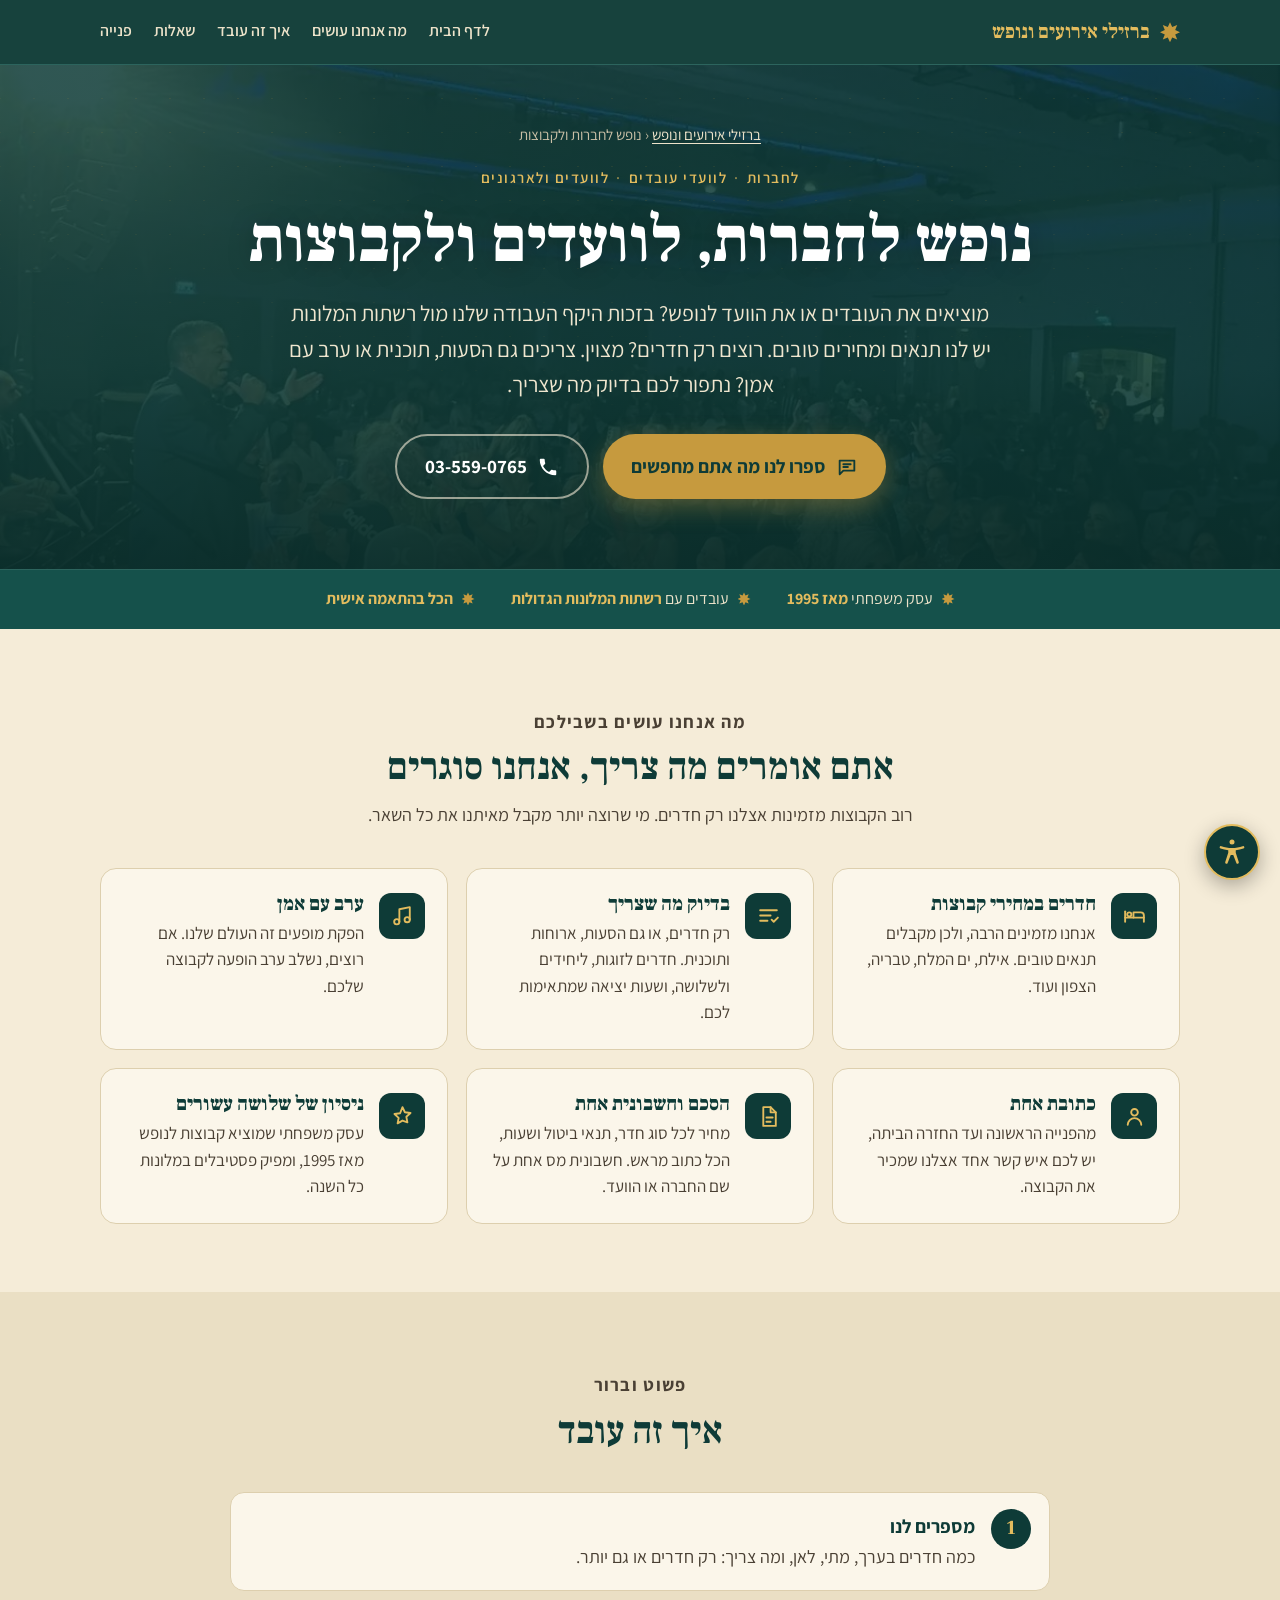
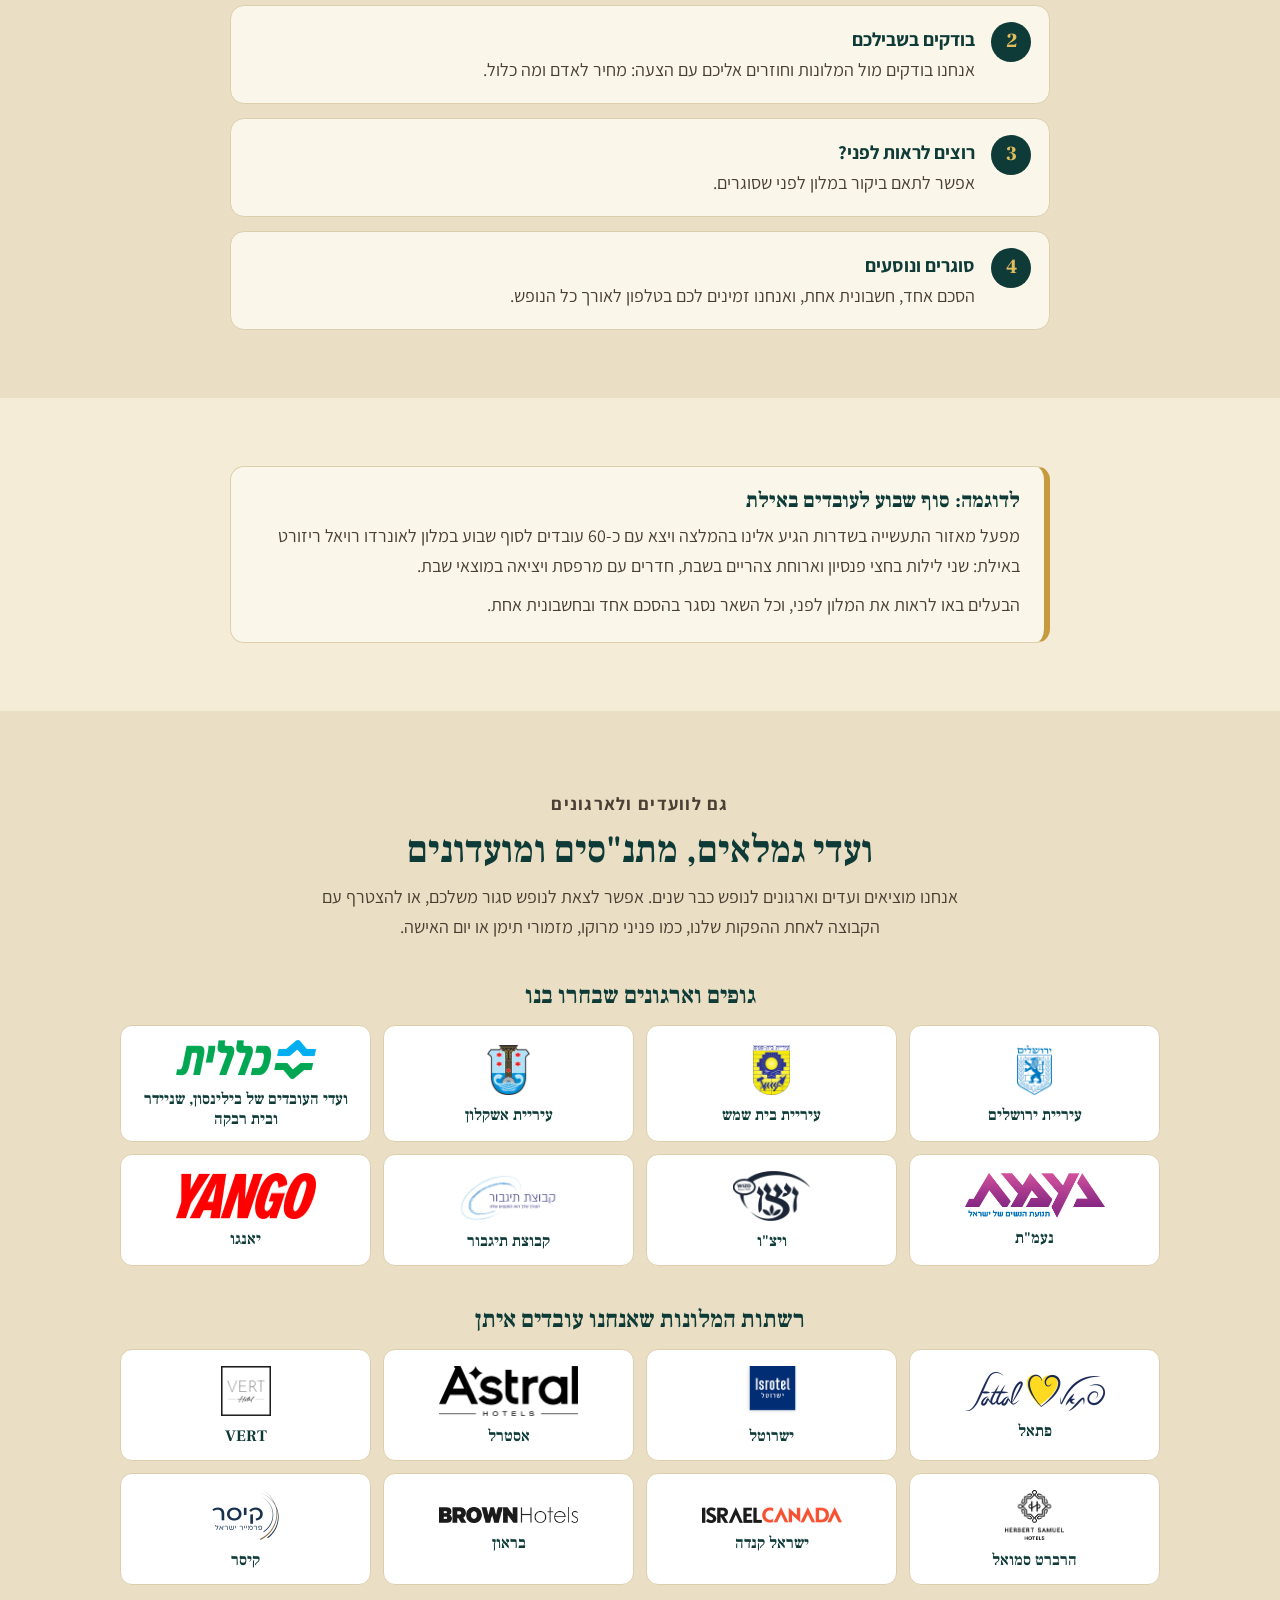
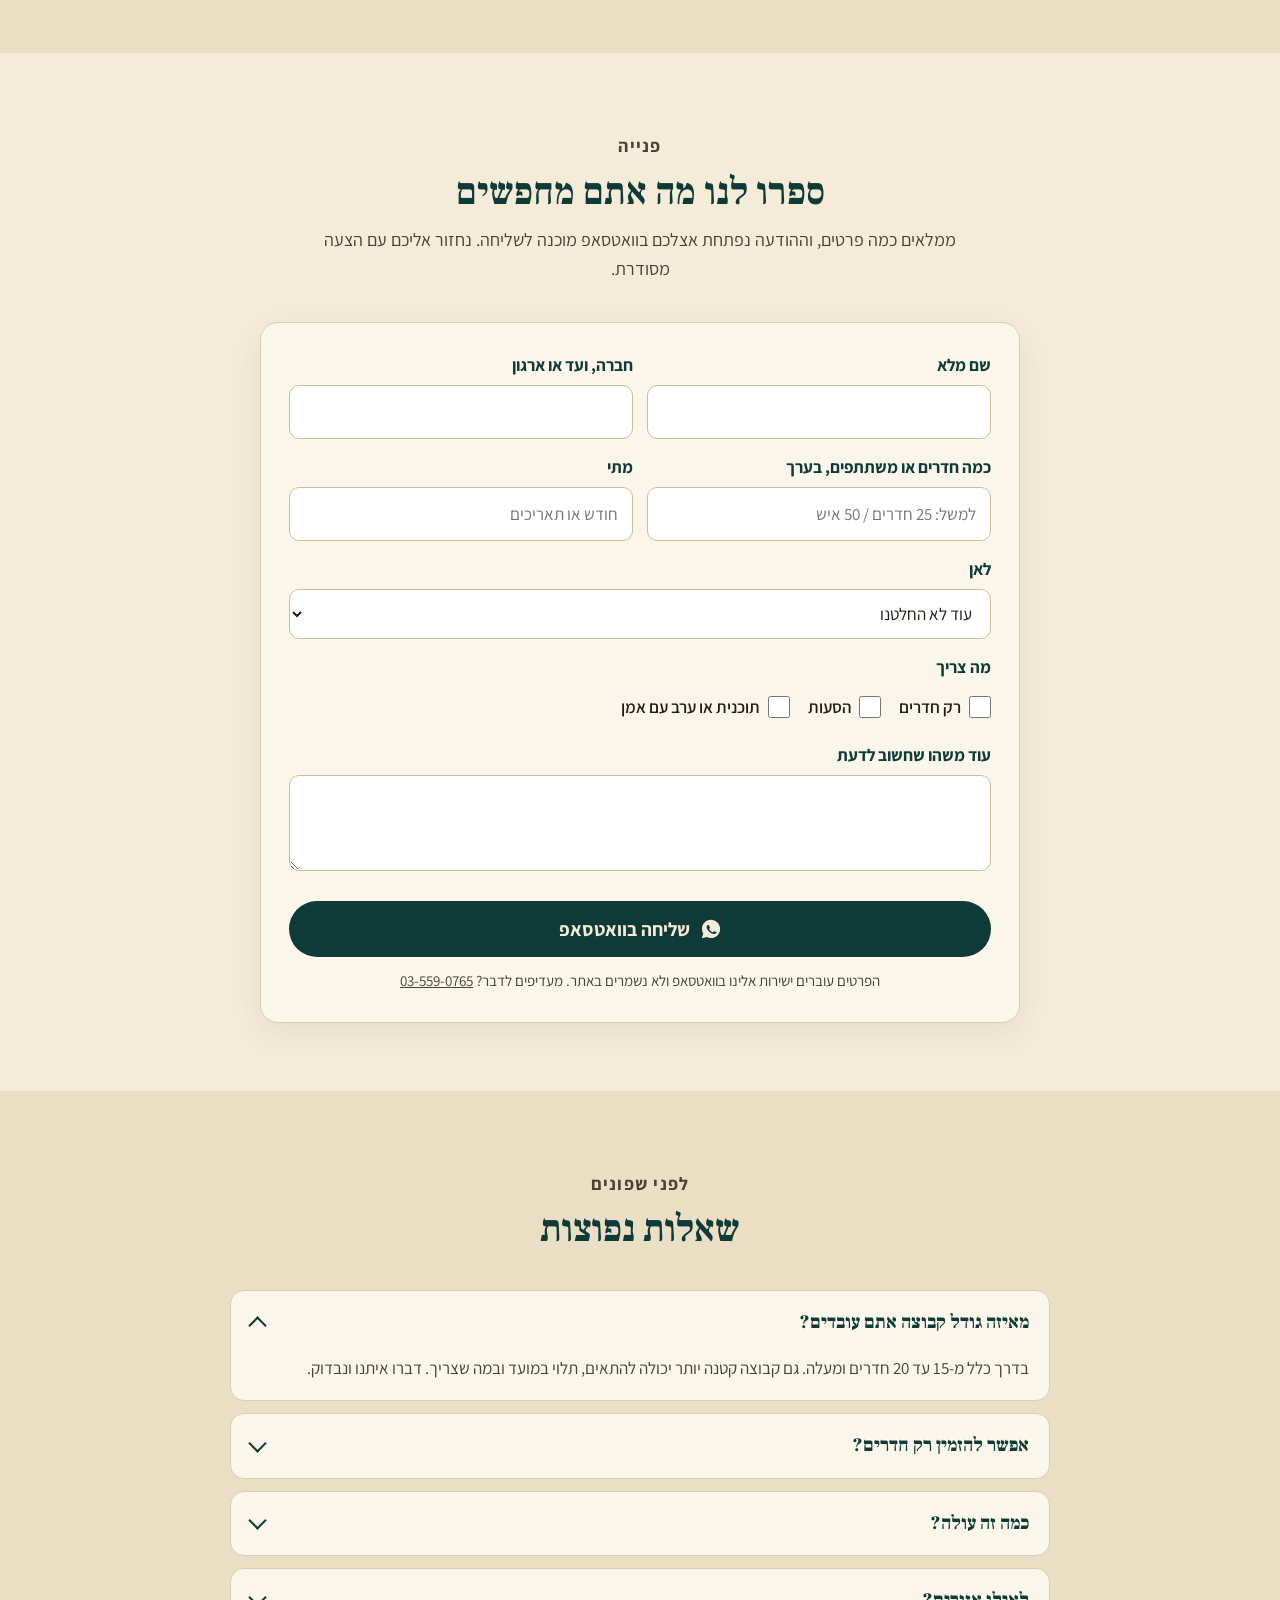
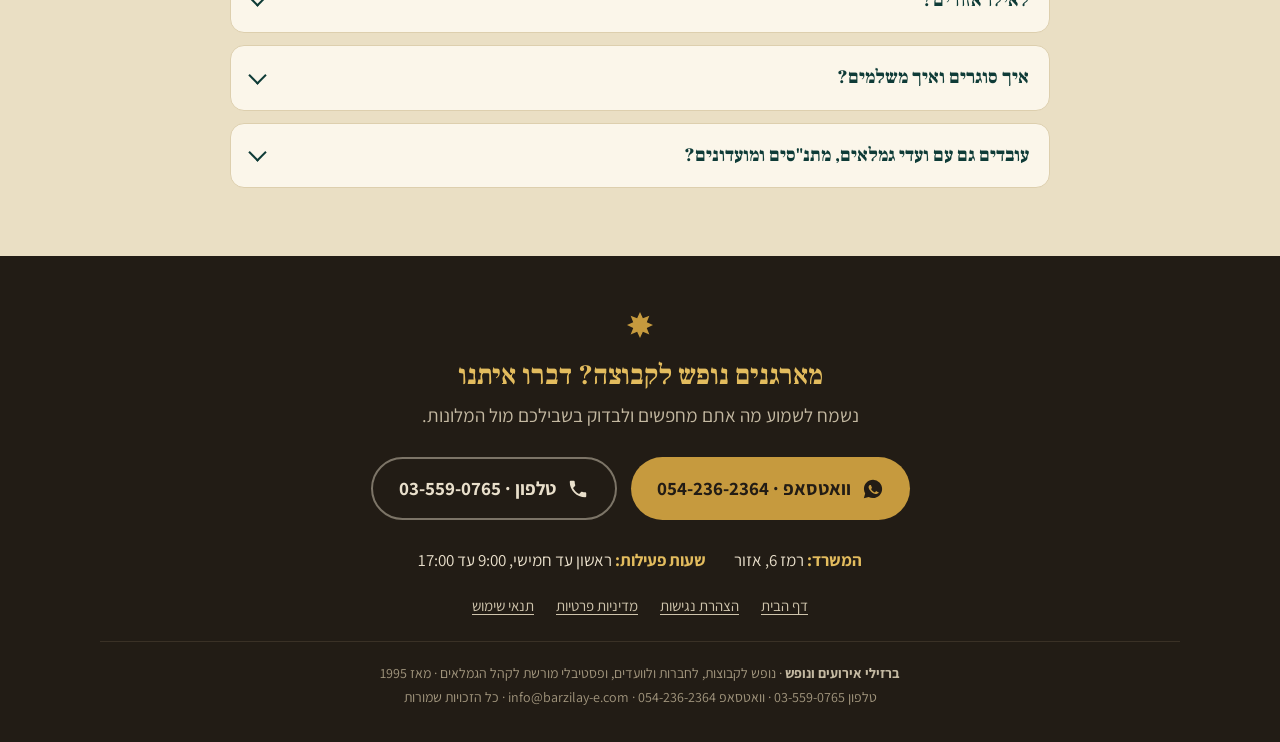
==== kvutzot/index.html @ c4b425c5 "Quiet groups page (/kvutzot/) for companies and committees; footer+FAQ links; sitemap; llms.txt Not " ====
<!DOCTYPE html>
<html lang="he" dir="rtl">
<head>
<meta charset="UTF-8" />
<meta name="viewport" content="width=device-width, initial-scale=1.0" />
<title>נופש לחברות, לוועדים ולקבוצות — ברזילי אירועים ונופש</title>
<meta name="description" content="מוציאים את העובדים או את הוועד לנופש? חדרים במחירי קבוצות באילת, בים המלח, בטבריה ובצפון, ולפי הצורך גם הסעות, תוכנית וערב עם אמן. עסק משפחתי מאז 1995." />
<link rel="canonical" href="https://barzilay-e.com/kvutzot/" />
<meta property="og:title" content="נופש לחברות, לוועדים ולקבוצות — ברזילי אירועים ונופש" />
<meta property="og:description" content="חדרים במחירי קבוצות ברשתות המלונות הגדולות, ולפי הצורך גם הסעות, תוכנית וערב עם אמן. הכל בהתאמה אישית." />
<meta property="og:locale" content="he_IL" />
<meta property="og:type" content="website" />
<meta property="og:url" content="https://barzilay-e.com/kvutzot/" />
<meta property="og:image" content="https://barzilay-e.com/og-image.jpg" />
<meta name="theme-color" content="#0E3B37" />
<link rel="icon" type="image/png" href="../favicon.png" />
<link rel="apple-touch-icon" href="../apple-touch-icon.png" />
<link rel="preload" href="../fonts/assistant-hebrew.woff2" as="font" type="font/woff2" crossorigin />
<link rel="preload" href="../fonts/frankruhl-hebrew.woff2" as="font" type="font/woff2" crossorigin />
<link rel="stylesheet" href="../pages.css" />
<style>
  .phero{--hero-img:url(../w/crowd-hands-1200.webp);}
  @media(max-width:700px){.phero{--hero-img:url(../w/crowd-hands-800.webp);}}
  .checks{display:flex;flex-wrap:wrap;gap:8px 18px;}
  .checks label{display:inline-flex;align-items:center;gap:8px;font-weight:600;color:var(--ink);font-size:1.0625rem;margin:0;cursor:pointer;min-height:40px;}
  .checks input{width:22px;height:22px;min-height:0;accent-color:var(--teal);}
  fieldset{border:0;}
  legend{font-weight:700;color:var(--teal);font-size:1.0625rem;margin-bottom:6px;}
</style>
<script type="application/ld+json">
{
  "@context": "https://schema.org",
  "@graph": [
    {
      "@type": "Service",
      "@id": "https://barzilay-e.com/kvutzot/#service",
      "name": "נופש לחברות, לוועדים ולקבוצות",
      "serviceType": "ארגון נופש לקבוצות, לעובדים ולוועדים",
      "description": "חדרים במחירי קבוצות ברשתות המלונות הגדולות בישראל, ולפי הצורך גם הסעות, ארוחות, תוכנית וערב עם אמן. הכל בהתאמה אישית, בהסכם אחד ובחשבונית אחת.",
      "areaServed": {"@type": "Country", "name": "ישראל"},
      "audience": {"@type": "BusinessAudience", "name": "חברות, ועדי עובדים, ועדי גמלאים, מתנ\"סים וארגונים"},
      "provider": {
        "@type": "TravelAgency",
        "@id": "https://barzilay-e.com/#org",
        "name": "ברזילי אירועים ונופש",
        "url": "https://barzilay-e.com/",
        "telephone": "+972-3-559-0765",
        "foundingDate": "1995"
      }
    },
    {
      "@type": "BreadcrumbList",
      "itemListElement": [
        {"@type": "ListItem", "position": 1, "name": "ברזילי אירועים ונופש", "item": "https://barzilay-e.com/"},
        {"@type": "ListItem", "position": 2, "name": "נופש לחברות, לוועדים ולקבוצות", "item": "https://barzilay-e.com/kvutzot/"}
      ]
    },
    {
      "@type": "FAQPage",
      "mainEntity": [
        {"@type": "Question", "name": "מאיזה גודל קבוצה אתם עובדים?",
         "acceptedAnswer": {"@type": "Answer", "text": "בדרך כלל מ-15 עד 20 חדרים ומעלה. גם קבוצה קטנה יותר יכולה להתאים, תלוי במועד ובמה שצריך. דברו איתנו ונבדוק."}},
        {"@type": "Question", "name": "אפשר להזמין רק חדרים?",
         "acceptedAnswer": {"@type": "Answer", "text": "כן. רוב הקבוצות מזמינות אצלנו רק חדרים במחיר קבוצתי. מי שצריך יותר מוסיף הסעות, ארוחות, תוכנית או ערב עם אמן, לפי הצורך."}},
        {"@type": "Question", "name": "כמה זה עולה?",
         "acceptedAnswer": {"@type": "Answer", "text": "המחיר תלוי במלון, בעונה ובימים בשבוע. בזכות היקף העבודה שלנו מול רשתות המלונות יש לנו תנאים ומחירים טובים. ספרו לנו מה אתם מחפשים, ונחזור אליכם עם הצעה מסודרת."}},
        {"@type": "Question", "name": "לאילו אזורים?",
         "acceptedAnswer": {"@type": "Answer", "text": "אילת, ים המלח, טבריה והגליל, נתניה ועוד, ברשתות המלונות הגדולות בישראל."}},
        {"@type": "Question", "name": "איך סוגרים ואיך משלמים?",
         "acceptedAnswer": {"@type": "Answer", "text": "בהסכם אחד מסודר, עם מחיר לכל סוג חדר, שעות הגעה ויציאה ותנאי ביטול, וחשבונית מס אחת על שם החברה או הוועד. אופן התשלום נקבע בהסכם."}},
        {"@type": "Question", "name": "עובדים גם עם ועדי גמלאים, מתנ\"סים ומועדונים?",
         "acceptedAnswer": {"@type": "Answer", "text": "כן, כבר שנים. אפשר לצאת לנופש סגור משלכם, או להצטרף עם הקבוצה לאחת ההפקות שלנו, כמו פניני מרוקו, מזמורי תימן או יום האישה."}}
      ]
    }
  ]
}
</script>
</head>
<body>

<header class="topbar">
  <div class="wrap">
    <a class="brand-mini" href="../"><span class="khatam" aria-hidden="true"></span>ברזילי אירועים ונופש</a>
    <nav aria-label="ניווט">
      <a href="../">לדף הבית</a>
      <a href="#what">מה אנחנו עושים</a>
      <a href="#how">איך זה עובד</a>
      <a href="#faq">שאלות</a>
      <a href="#quote">פנייה</a>
    </nav>
  </div>
</header>

<main id="main">

<section class="phero">
  <div class="wrap">
    <p class="crumbs"><a href="../">ברזילי אירועים ונופש</a> ‹ נופש לחברות ולקבוצות</p>
    <p class="eyebrow">לחברות<span class="sep" aria-hidden="true">·</span>לוועדי עובדים<span class="sep" aria-hidden="true">·</span>לוועדים ולארגונים</p>
    <h1>נופש לחברות, לוועדים ולקבוצות</h1>
    <p class="lead">מוציאים את העובדים או את הוועד לנופש? בזכות היקף העבודה שלנו מול רשתות המלונות יש לנו תנאים ומחירים טובים. רוצים רק חדרים? מצוין. צריכים גם הסעות, תוכנית או ערב עם אמן? נתפור לכם בדיוק מה שצריך.</p>
    <div class="cta-row">
      <a class="btn btn-gold" href="#quote">
        <svg viewBox="0 0 24 24" fill="none" stroke="currentColor" stroke-width="2" stroke-linecap="round" stroke-linejoin="round" aria-hidden="true"><path d="M4 5h16v11H8l-4 4z"/><path d="M8 9h8M8 12h5"/></svg>
        ספרו לנו מה אתם מחפשים
      </a>
      <a class="btn btn-line" href="tel:+97235590765">
        <svg viewBox="0 0 24 24" fill="currentColor" aria-hidden="true"><path d="M6.6 10.8c1.4 2.8 3.8 5.2 6.6 6.6l2.2-2.2c.3-.3.7-.4 1-.2 1.1.4 2.3.6 3.6.6.6 0 1 .4 1 1V20c0 .6-.4 1-1 1C10.6 21 3 13.4 3 4c0-.6.4-1 1-1h3.4c.6 0 1 .4 1 1 0 1.2.2 2.4.6 3.6.1.4 0 .8-.3 1L6.6 10.8Z"/></svg>
        03-559-0765
      </a>
    </div>
  </div>
</section>

<div class="trust">
  <div class="wrap">
    <span><span class="khatam" aria-hidden="true"></span>עסק משפחתי <b>מאז 1995</b></span>
    <span><span class="khatam" aria-hidden="true"></span>עובדים עם <b>רשתות המלונות הגדולות</b></span>
    <span><span class="khatam" aria-hidden="true"></span><b>הכל בהתאמה אישית</b></span>
  </div>
</div>

<section class="sec" id="what">
  <div class="wrap">
    <div class="sec-head">
      <p class="kicker">מה אנחנו עושים בשבילכם</p>
      <h2>אתם אומרים מה צריך, אנחנו סוגרים</h2>
      <p>רוב הקבוצות מזמינות אצלנו רק חדרים. מי שרוצה יותר מקבל מאיתנו את כל השאר.</p>
    </div>
    <div class="cards">
      <div class="card">
        <div class="ic" aria-hidden="true"><svg viewBox="0 0 24 24"><path d="M3 18V8"/><path d="M3 14h18v4"/><path d="M21 14v-2a3 3 0 0 0-3-3h-7v5"/><circle cx="7" cy="11" r="2"/></svg></div>
        <div><h3>חדרים במחירי קבוצות</h3><p>אנחנו מזמינים הרבה, ולכן מקבלים תנאים טובים. אילת, ים המלח, טבריה, הצפון ועוד.</p></div>
      </div>
      <div class="card">
        <div class="ic" aria-hidden="true"><svg viewBox="0 0 24 24"><path d="M4 7h16M4 12h10M4 17h7"/><path d="M15 16l2 2 4-4"/></svg></div>
        <div><h3>בדיוק מה שצריך</h3><p>רק חדרים, או גם הסעות, ארוחות ותוכנית. חדרים לזוגות, ליחידים ולשלושה, ושעות יציאה שמתאימות לכם.</p></div>
      </div>
      <div class="card">
        <div class="ic" aria-hidden="true"><svg viewBox="0 0 24 24"><path d="M9 18V6l10-2v12"/><circle cx="6.5" cy="18" r="2.5"/><circle cx="16.5" cy="16" r="2.5"/></svg></div>
        <div><h3>ערב עם אמן</h3><p>הפקת מופעים זה העולם שלנו. אם רוצים, נשלב ערב הופעה לקבוצה שלכם.</p></div>
      </div>
      <div class="card">
        <div class="ic" aria-hidden="true"><svg viewBox="0 0 24 24"><circle cx="12" cy="8" r="3.2"/><path d="M5.5 20a6.5 6.5 0 0 1 13 0"/></svg></div>
        <div><h3>כתובת אחת</h3><p>מהפנייה הראשונה ועד החזרה הביתה, יש לכם איש קשר אחד אצלנו שמכיר את הקבוצה.</p></div>
      </div>
      <div class="card">
        <div class="ic" aria-hidden="true"><svg viewBox="0 0 24 24"><path d="M7 3h7l5 5v13H7z"/><path d="M14 3v5h5"/><path d="M10 13h6M10 17h4"/></svg></div>
        <div><h3>הסכם וחשבונית אחת</h3><p>מחיר לכל סוג חדר, תנאי ביטול ושעות, הכל כתוב מראש. חשבונית מס אחת על שם החברה או הוועד.</p></div>
      </div>
      <div class="card">
        <div class="ic" aria-hidden="true"><svg viewBox="0 0 24 24"><path d="M12 3l2.3 4.9 5.4.7-4 3.7 1 5.3L12 15.9 7.3 18.6l1-5.3-4-3.7 5.4-.7L12 3z"/></svg></div>
        <div><h3>ניסיון של שלושה עשורים</h3><p>עסק משפחתי שמוציא קבוצות לנופש מאז 1995, ומפיק פסטיבלים במלונות כל השנה.</p></div>
      </div>
    </div>
  </div>
</section>

<section class="sec alt" id="how">
  <div class="wrap">
    <div class="sec-head">
      <p class="kicker">פשוט וברור</p>
      <h2>איך זה עובד</h2>
    </div>
    <ol class="steps">
      <li><b>מספרים לנו</b>כמה חדרים בערך, מתי, לאן, ומה צריך: רק חדרים או גם יותר.</li>
      <li><b>בודקים בשבילכם</b>אנחנו בודקים מול המלונות וחוזרים אליכם עם הצעה: מחיר לאדם ומה כלול.</li>
      <li><b>רוצים לראות לפני?</b>אפשר לתאם ביקור במלון לפני שסוגרים.</li>
      <li><b>סוגרים ונוסעים</b>הסכם אחד, חשבונית אחת, ואנחנו זמינים לכם בטלפון לאורך כל הנופש.</li>
    </ol>
  </div>
</section>

<section class="sec" id="example">
  <div class="narrow">
    <div class="box">
      <h3>לדוגמה: סוף שבוע לעובדים באילת</h3>
      <p>מפעל מאזור התעשייה בשדרות הגיע אלינו בהמלצה ויצא עם כ-60 עובדים לסוף שבוע במלון לאונרדו רויאל ריזורט באילת: שני לילות בחצי פנסיון וארוחת צהריים בשבת, חדרים עם מרפסת ויציאה במוצאי שבת.</p>
      <p>הבעלים באו לראות את המלון לפני, וכל השאר נסגר בהסכם אחד ובחשבונית אחת.</p>
    </div>
  </div>
</section>

<section class="sec alt" id="vaadim">
  <div class="wrap">
    <div class="sec-head">
      <p class="kicker">גם לוועדים ולארגונים</p>
      <h2>ועדי גמלאים, מתנ"סים ומועדונים</h2>
      <p>אנחנו מוציאים ועדים וארגונים לנופש כבר שנים. אפשר לצאת לנופש סגור משלכם, או להצטרף עם הקבוצה לאחת ההפקות שלנו, כמו פניני מרוקו, מזמורי תימן או יום האישה.</p>
    </div>
    <h3 class="sub-h">גופים וארגונים שבחרו בנו</h3>
    <ul class="logos" aria-label="גופים וארגונים">
      <li><img src="../logos/jerusalem.webp" alt="" width="35" height="52" loading="lazy" decoding="async" /><span>עיריית ירושלים</span></li>
      <li><img src="../logos/betshemesh.webp" alt="" width="39" height="52" loading="lazy" decoding="async" /><span>עיריית בית שמש</span></li>
      <li><img src="../logos/ashkelon.webp" alt="" width="44" height="52" loading="lazy" decoding="async" /><span>עיריית אשקלון</span></li>
      <li><img src="../logos/clalit.webp" alt="" width="140" height="38" loading="lazy" decoding="async" /><span>ועדי העובדים של בילינסון, שניידר ובית רבקה</span></li>
      <li><img src="../logos/naamat.webp" alt="" width="136" height="44" loading="lazy" decoding="async" /><span>נעמ"ת</span></li>
      <li><img src="../logos/wizo.webp" alt="" width="80" height="52" loading="lazy" decoding="async" /><span>ויצ"ו</span></li>
      <li><img src="../logos/tigbur.webp" alt="" width="108" height="52" loading="lazy" decoding="async" /><span>קבוצת תיגבור</span></li>
      <li><img src="../logos/yango.webp" alt="" width="140" height="46" loading="lazy" decoding="async" /><span>יאנגו</span></li>
    </ul>
    <h3 class="sub-h">רשתות המלונות שאנחנו עובדים איתן</h3>
    <ul class="logos" aria-label="רשתות המלונות">
      <li><img src="../logos/fattal.webp" alt="" width="140" height="39" loading="lazy" decoding="async" /><span>פתאל</span></li>
      <li><img src="../logos/isrotel.webp" alt="" width="58" height="52" loading="lazy" decoding="async" /><span>ישרוטל</span></li>
      <li><img src="../logos/astral.webp" alt="" width="140" height="50" loading="lazy" decoding="async" /><span>אסטרל</span></li>
      <li><img src="../logos/vert.webp" alt="" width="52" height="52" loading="lazy" decoding="async" /><span>VERT</span></li>
      <li><img src="../logos/herbert.webp" alt="" width="60" height="52" loading="lazy" decoding="async" /><span>הרברט סמואל</span></li>
      <li><img src="../logos/israelcanada.webp" alt="" width="140" height="16" loading="lazy" decoding="async" /><span>ישראל קנדה</span></li>
      <li><img src="../logos/brown.webp" alt="" width="118" height="13" loading="lazy" decoding="async" /><span>בראון</span></li>
      <li><img src="../logos/caesar.webp" alt="" width="67" height="50" loading="lazy" decoding="async" /><span>קיסר</span></li>
    </ul>
  </div>
</section>

<section class="sec" id="quote">
  <div class="wrap">
    <div class="sec-head">
      <p class="kicker">פנייה</p>
      <h2>ספרו לנו מה אתם מחפשים</h2>
      <p>ממלאים כמה פרטים, וההודעה נפתחת אצלכם בוואטסאפ מוכנה לשליחה. נחזור אליכם עם הצעה מסודרת.</p>
    </div>
    <form class="qform" id="qform" novalidate>
      <div class="row2">
        <div class="fld"><label for="f-name">שם מלא</label><input id="f-name" name="name" type="text" autocomplete="name" required /></div>
        <div class="fld"><label for="f-org">חברה, ועד או ארגון</label><input id="f-org" name="org" type="text" autocomplete="organization" /></div>
      </div>
      <div class="row2">
        <div class="fld"><label for="f-size">כמה חדרים או משתתפים, בערך</label><input id="f-size" name="size" type="text" inputmode="text" placeholder="למשל: 25 חדרים / 50 איש" required /></div>
        <div class="fld"><label for="f-when">מתי</label><input id="f-when" name="when" type="text" placeholder="חודש או תאריכים" /></div>
      </div>
      <div class="fld">
        <label for="f-where">לאן</label>
        <select id="f-where" name="where">
          <option value="">עוד לא החלטנו</option>
          <option>אילת</option>
          <option>ים המלח</option>
          <option>טבריה והגליל</option>
          <option>אזור אחר</option>
        </select>
      </div>
      <fieldset class="fld">
        <legend>מה צריך</legend>
        <div class="checks">
          <label><input type="checkbox" name="need" value="רק חדרים" /> רק חדרים</label>
          <label><input type="checkbox" name="need" value="הסעות" /> הסעות</label>
          <label><input type="checkbox" name="need" value="תוכנית או ערב עם אמן" /> תוכנית או ערב עם אמן</label>
        </div>
      </fieldset>
      <div class="fld"><label for="f-note">עוד משהו שחשוב לדעת</label><textarea id="f-note" name="note"></textarea></div>
      <button class="btn btn-teal" type="submit">
        <svg viewBox="0 0 24 24" fill="currentColor" aria-hidden="true"><path d="M12.04 2C6.58 2 2.13 6.45 2.13 11.91c0 1.75.46 3.45 1.32 4.95L2 22l5.25-1.38a9.9 9.9 0 0 0 4.79 1.22h.01c5.46 0 9.9-4.45 9.9-9.91 0-2.65-1.03-5.14-2.9-7.01A9.82 9.82 0 0 0 12.04 2Zm5.8 14.13c-.24.68-1.42 1.32-1.96 1.36-.5.05-.5.41-3.16-.66-2.66-1.07-4.32-3.8-4.45-3.97-.13-.17-1.06-1.41-1.06-2.69 0-1.28.67-1.9.91-2.17.24-.26.52-.33.7-.33.17 0 .35 0 .5.01.16.01.38-.06.59.45.24.58.81 2 .88 2.15.07.14.12.31.02.5-.09.19-.14.31-.28.48-.14.17-.29.37-.42.5-.14.14-.28.29-.12.56.16.27.72 1.18 1.54 1.91 1.06.94 1.95 1.24 2.22 1.38.27.14.43.12.59-.07.16-.19.68-.79.86-1.06.18-.27.36-.22.6-.13.24.09 1.55.73 1.81.86.27.14.44.2.5.31.07.11.07.64-.17 1.32Z"/></svg>
        שליחה בוואטסאפ
      </button>
      <p class="err" id="f-err" role="alert">כדי שנוכל לחזור אליכם, מלאו שם ומספר חדרים או משתתפים.</p>
      <p class="hint">הפרטים עוברים ישירות אלינו בוואטסאפ ולא נשמרים באתר. מעדיפים לדבר? <a href="tel:+97235590765" dir="ltr" style="text-decoration:underline">03-559-0765</a></p>
    </form>
  </div>
</section>

<section class="sec alt" id="faq">
  <div class="wrap">
    <div class="sec-head">
      <p class="kicker">לפני שפונים</p>
      <h2>שאלות נפוצות</h2>
    </div>
    <div class="faq-list">
      <details open><summary>מאיזה גודל קבוצה אתם עובדים?</summary><p>בדרך כלל מ-15 עד 20 חדרים ומעלה. גם קבוצה קטנה יותר יכולה להתאים, תלוי במועד ובמה שצריך. דברו איתנו ונבדוק.</p></details>
      <details><summary>אפשר להזמין רק חדרים?</summary><p>כן. רוב הקבוצות מזמינות אצלנו רק חדרים במחיר קבוצתי. מי שצריך יותר מוסיף הסעות, ארוחות, תוכנית או ערב עם אמן, לפי הצורך.</p></details>
      <details><summary>כמה זה עולה?</summary><p>המחיר תלוי במלון, בעונה ובימים בשבוע. בזכות היקף העבודה שלנו מול רשתות המלונות יש לנו תנאים ומחירים טובים. ספרו לנו מה אתם מחפשים, ונחזור אליכם עם הצעה מסודרת.</p></details>
      <details><summary>לאילו אזורים?</summary><p>אילת, ים המלח, טבריה והגליל, נתניה ועוד, ברשתות המלונות הגדולות בישראל.</p></details>
      <details><summary>איך סוגרים ואיך משלמים?</summary><p>בהסכם אחד מסודר, עם מחיר לכל סוג חדר, שעות הגעה ויציאה ותנאי ביטול, וחשבונית מס אחת על שם החברה או הוועד. אופן התשלום נקבע בהסכם.</p></details>
      <details><summary>עובדים גם עם ועדי גמלאים, מתנ"סים ומועדונים?</summary><p>כן, כבר שנים. אפשר לצאת לנופש סגור משלכם, או להצטרף עם הקבוצה לאחת ההפקות שלנו, כמו פניני מרוקו, מזמורי תימן או יום האישה. <a href="../">להפקות הקרובות</a></p></details>
    </div>
  </div>
</section>

</main>

<footer id="contact">
  <div class="wrap">
    <span class="khatam" aria-hidden="true"></span>
    <h2>מארגנים נופש לקבוצה? דברו איתנו</h2>
    <p class="sub">נשמח לשמוע מה אתם מחפשים ולבדוק בשבילכם מול המלונות.</p>
    <div class="contact-row">
      <a class="c-wa" data-wa href="https://wa.me/972542362364?text=%D7%A9%D7%9C%D7%95%D7%9D%2C%20%D7%90%D7%A0%D7%99%20%D7%9E%D7%A2%D7%95%D7%A0%D7%99%D7%99%D7%9F%2F%D7%AA%20%D7%91%D7%A0%D7%95%D7%A4%D7%A9%20%D7%9C%D7%A7%D7%91%D7%95%D7%A6%D7%94." target="_blank" rel="noopener">
        <svg viewBox="0 0 24 24" fill="currentColor" aria-hidden="true"><path d="M12.04 2C6.58 2 2.13 6.45 2.13 11.91c0 1.75.46 3.45 1.32 4.95L2 22l5.25-1.38a9.9 9.9 0 0 0 4.79 1.22h.01c5.46 0 9.9-4.45 9.9-9.91 0-2.65-1.03-5.14-2.9-7.01A9.82 9.82 0 0 0 12.04 2Zm5.8 14.13c-.24.68-1.42 1.32-1.96 1.36-.5.05-.5.41-3.16-.66-2.66-1.07-4.32-3.8-4.45-3.97-.13-.17-1.06-1.41-1.06-2.69 0-1.28.67-1.9.91-2.17.24-.26.52-.33.7-.33.17 0 .35 0 .5.01.16.01.38-.06.59.45.24.58.81 2 .88 2.15.07.14.12.31.02.5-.09.19-.14.31-.28.48-.14.17-.29.37-.42.5-.14.14-.28.29-.12.56.16.27.72 1.18 1.54 1.91 1.06.94 1.95 1.24 2.22 1.38.27.14.43.12.59-.07.16-.19.68-.79.86-1.06.18-.27.36-.22.6-.13.24.09 1.55.73 1.81.86.27.14.44.2.5.31.07.11.07.64-.17 1.32Z"/></svg>
        וואטסאפ · 054-236-2364
      </a>
      <a class="c-call" href="tel:+97235590765">
        <svg viewBox="0 0 24 24" fill="currentColor" aria-hidden="true"><path d="M6.6 10.8c1.4 2.8 3.8 5.2 6.6 6.6l2.2-2.2c.3-.3.7-.4 1-.2 1.1.4 2.3.6 3.6.6.6 0 1 .4 1 1V20c0 .6-.4 1-1 1C10.6 21 3 13.4 3 4c0-.6.4-1 1-1h3.4c.6 0 1 .4 1 1 0 1.2.2 2.4.6 3.6.1.4 0 .8-.3 1L6.6 10.8Z"/></svg>
        טלפון · 03-559-0765
      </a>
    </div>
    <address class="office">
      <span><b>המשרד:</b> רמז 6, אזור</span>
      <span><b>שעות פעילות:</b> ראשון עד חמישי, 9:00 עד 17:00</span>
    </address>
    <nav class="legal-row" aria-label="קישורים">
      <a href="../">דף הבית</a>
      <a href="../accessibility.html">הצהרת נגישות</a>
      <a href="../privacy.html">מדיניות פרטיות</a>
      <a href="../terms.html">תנאי שימוש</a>
    </nav>
    <p class="foot-note"><b>ברזילי אירועים ונופש</b> · נופש לקבוצות, לחברות ולוועדים, ופסטיבלי מורשת לקהל הגמלאים · מאז 1995<br>טלפון 03-559-0765 · וואטסאפ 054-236-2364 · <a href="mailto:info@barzilay-e.com">info@barzilay-e.com</a> · כל הזכויות שמורות</p>
  </div>
</footer>

<nav class="mbar" aria-label="יצירת קשר מהירה">
  <a class="m-wa" data-wa href="https://wa.me/972542362364?text=%D7%A9%D7%9C%D7%95%D7%9D%2C%20%D7%90%D7%A0%D7%99%20%D7%9E%D7%A2%D7%95%D7%A0%D7%99%D7%99%D7%9F%2F%D7%AA%20%D7%91%D7%A0%D7%95%D7%A4%D7%A9%20%D7%9C%D7%A7%D7%91%D7%95%D7%A6%D7%94." target="_blank" rel="noopener"><svg viewBox="0 0 24 24" fill="currentColor" aria-hidden="true"><path d="M12.04 2C6.58 2 2.13 6.45 2.13 11.91c0 1.75.46 3.45 1.32 4.95L2 22l5.25-1.38a9.9 9.9 0 0 0 4.79 1.22h.01c5.46 0 9.9-4.45 9.9-9.91 0-2.65-1.03-5.14-2.9-7.01A9.82 9.82 0 0 0 12.04 2Zm5.8 14.13c-.24.68-1.42 1.32-1.96 1.36-.5.05-.5.41-3.16-.66-2.66-1.07-4.32-3.8-4.45-3.97-.13-.17-1.06-1.41-1.06-2.69 0-1.28.67-1.9.91-2.17.24-.26.52-.33.7-.33.17 0 .35 0 .5.01.16.01.38-.06.59.45.24.58.81 2 .88 2.15.07.14.12.31.02.5-.09.19-.14.31-.28.48-.14.17-.29.37-.42.5-.14.14-.28.29-.12.56.16.27.72 1.18 1.54 1.91 1.06.94 1.95 1.24 2.22 1.38.27.14.43.12.59-.07.16-.19.68-.79.86-1.06.18-.27.36-.22.6-.13.24.09 1.55.73 1.81.86.27.14.44.2.5.31.07.11.07.64-.17 1.32Z"/></svg>וואטסאפ</a>
  <a class="m-call" href="tel:+97235590765"><svg viewBox="0 0 24 24" fill="currentColor" aria-hidden="true"><path d="M6.6 10.8c1.4 2.8 3.8 5.2 6.6 6.6l2.2-2.2c.3-.3.7-.4 1-.2 1.1.4 2.3.6 3.6.6.6 0 1 .4 1 1V20c0 .6-.4 1-1 1C10.6 21 3 13.4 3 4c0-.6.4-1 1-1h3.4c.6 0 1 .4 1 1 0 1.2.2 2.4.6 3.6.1.4 0 .8-.3 1L6.6 10.8Z"/></svg>התקשרו</a>
</nav>

<script>
(function(){
  var WA = '972542362364';
  var q = new URLSearchParams(location.search);
  var src = (q.get('utm_source') || q.get('src') || '').slice(0, 40);
  function srcLine(){ return src ? '\n(הגעתי דרך: ' + src + ')' : ''; }
  function waUrl(t){ return 'https://wa.me/' + WA + '?text=' + encodeURIComponent(t); }
  var base = 'שלום, אני מעוניין/ת בנופש לקבוצה.';
  Array.prototype.forEach.call(document.querySelectorAll('a[data-wa]'), function(a){ a.href = waUrl(base + srcLine()); });

  var f = document.getElementById('qform'), err = document.getElementById('f-err');
  f.addEventListener('submit', function(e){
    e.preventDefault();
    var v = function(id){ return (document.getElementById(id).value || '').trim(); };
    var name = v('f-name'), size = v('f-size');
    if(!name || !size){
      err.classList.add('on');
      document.getElementById(!name ? 'f-name' : 'f-size').focus();
      return;
    }
    err.classList.remove('on');
    var need = Array.prototype.map.call(f.querySelectorAll('input[name=need]:checked'), function(c){ return c.value; });
    var lines = ['שלום, פנייה לנופש לקבוצה:', 'שם: ' + name];
    if(v('f-org')) lines.push('חברה / ועד: ' + v('f-org'));
    lines.push('גודל: ' + size);
    if(v('f-when')) lines.push('מתי: ' + v('f-when'));
    if(v('f-where')) lines.push('לאן: ' + v('f-where'));
    if(need.length) lines.push('צריך: ' + need.join(', '));
    if(v('f-note')) lines.push('הערות: ' + v('f-note'));
    var url = waUrl(lines.join('\n') + srcLine());
    var w = window.open(url, '_blank', 'noopener');
    if(!w) location.href = url;
  });
})();
</script>
<script src="../a11y.js" defer></script>
</body>
</html>
---- pages.css ----
/* ברזילי אירועים ונופש — עיצוב משותף לעמודי התוכן (כרגע: נופש לקבוצות) */
@font-face{font-family:'Assistant';font-style:normal;font-weight:400 700;font-display:swap;src:url(fonts/assistant-hebrew.woff2) format('woff2');unicode-range:U+0307-0308, U+0590-05FF, U+200C-2010, U+20AA, U+25CC, U+FB1D-FB4F;}
@font-face{font-family:'Assistant';font-style:normal;font-weight:400 700;font-display:swap;src:url(fonts/assistant-latin.woff2) format('woff2');unicode-range:U+0000-00FF, U+0131, U+0152-0153, U+02BB-02BC, U+02C6, U+02DA, U+02DC, U+0304, U+0308, U+0329, U+2000-206F, U+20AC, U+2122, U+2191, U+2193, U+2212, U+2215, U+FEFF, U+FFFD;}
@font-face{font-family:'Frank Ruhl Libre';font-style:normal;font-weight:300 900;font-display:swap;src:url(fonts/frankruhl-hebrew.woff2) format('woff2');unicode-range:U+0307-0308, U+0590-05FF, U+200C-2010, U+20AA, U+25CC, U+FB1D-FB4F;}
@font-face{font-family:'Frank Ruhl Libre';font-style:normal;font-weight:300 900;font-display:swap;src:url(fonts/frankruhl-latin.woff2) format('woff2');unicode-range:U+0000-00FF, U+0131, U+0152-0153, U+02BB-02BC, U+02C6, U+02DA, U+02DC, U+0304, U+0308, U+0329, U+2000-206F, U+20AC, U+2122, U+2191, U+2193, U+2212, U+2215, U+FEFF, U+FFFD;}
:root{
  --parchment:#F5ECD8;--parchment-deep:#EADFC4;--teal:#0E3B37;--teal-soft:#15514B;--teal-line:#2C645D;
  --gold:#C69A3E;--gold-bright:#E3BC5E;--pom:#8C2B2C;--ink:#221C15;--ink-soft:#4A4034;--cream-card:#FBF6EA;
}
*{box-sizing:border-box;margin:0;padding:0;}
html{scroll-behavior:smooth;}
body{font-family:'Assistant',system-ui,sans-serif;background:var(--parchment);color:var(--ink);font-size:1.1875rem;line-height:1.65;-webkit-font-smoothing:antialiased;overflow-x:hidden;}
h1,h2,h3{font-family:'Frank Ruhl Libre',serif;line-height:1.15;}
a{color:inherit;text-decoration:none;}
.wrap{width:min(1080px,92vw);margin-inline:auto;}
.narrow{width:min(820px,92vw);margin-inline:auto;}
.khatam{display:inline-block;width:1em;height:1em;background:currentColor;
  clip-path:polygon(50% 0,61% 24%,86% 14%,76% 39%,100% 50%,76% 61%,86% 86%,61% 76%,50% 100%,39% 76%,14% 86%,24% 61%,0 50%,24% 39%,14% 14%,39% 24%);}
.sr-only{position:absolute;width:1px;height:1px;padding:0;margin:-1px;overflow:hidden;clip:rect(0,0,0,0);white-space:nowrap;border:0;}
:focus-visible{outline:3px solid var(--gold-bright);outline-offset:3px;border-radius:6px;}

/* top bar */
.topbar{position:sticky;top:0;z-index:50;background:rgba(14,59,55,.96);backdrop-filter:blur(6px);border-bottom:1px solid var(--teal-line);}
.topbar .wrap{display:flex;align-items:center;justify-content:space-between;padding:14px 0;gap:16px;}
.brand-mini{display:flex;align-items:center;gap:10px;color:var(--gold-bright);font-family:'Frank Ruhl Libre',serif;font-weight:700;font-size:1.25rem;white-space:nowrap;}
.brand-mini .khatam{color:var(--gold);width:20px;height:20px;}
.topbar nav{display:flex;gap:22px;font-weight:600;font-size:1rem;color:#EDE3CA;}
.topbar nav a{padding:4px 0;border-bottom:2px solid transparent;white-space:nowrap;transition:border-color .2s,color .2s;}
.topbar nav a:hover,.topbar nav a:focus-visible,.topbar nav a[aria-current="page"]{color:var(--gold-bright);border-color:var(--gold);}
@media(max-width:900px){.topbar nav{display:none;}}

/* crumbs */
.crumbs{font-size:.9375rem;color:#C9BFA6;margin-bottom:18px;}
.crumbs a{color:#EDE3CA;text-decoration:underline;text-underline-offset:3px;}
.crumbs a:hover,.crumbs a:focus-visible{color:var(--gold-bright);}

/* hero */
.phero{position:relative;color:var(--parchment);text-align:center;padding:58px 0 70px;overflow:hidden;
  background:linear-gradient(180deg,rgba(14,59,55,.86) 0%,rgba(14,59,55,.88) 60%,rgba(10,46,43,.97) 100%),var(--hero-img,none) center 40%/cover no-repeat,var(--teal);}
.phero::before{content:"";position:absolute;inset:0;opacity:.10;pointer-events:none;
  background-image:linear-gradient(45deg,var(--gold) 1px,transparent 1px),linear-gradient(-45deg,var(--gold) 1px,transparent 1px);
  background-size:34px 34px;mask-image:radial-gradient(120% 100% at 50% 0,#000 30%,transparent 78%);}
.phero .wrap{position:relative;}
.eyebrow{font-weight:600;letter-spacing:.1em;font-size:.9375rem;color:var(--gold-bright);margin-bottom:14px;}
.eyebrow .sep{opacity:.6;margin:0 7px;}
.phero h1{font-weight:900;font-size:clamp(2.25rem,6.4vw,4rem);color:#fff;text-shadow:0 2px 24px rgba(0,0,0,.25);}
.phero .lead{font-size:clamp(1.125rem,2.3vw,1.375rem);color:#EFE6CF;max-width:720px;margin:18px auto 0;line-height:1.6;}
.cta-row{display:flex;gap:14px;justify-content:center;flex-wrap:wrap;margin-top:32px;}
.btn{display:inline-flex;align-items:center;justify-content:center;gap:10px;font-family:inherit;font-weight:700;font-size:1.1875rem;padding:15px 28px;border-radius:999px;min-height:56px;border:0;cursor:pointer;
  transition:transform .18s,box-shadow .18s,background .18s;}
.btn svg{width:22px;height:22px;flex:none;}
.btn-gold{background:var(--gold);color:var(--teal);box-shadow:0 8px 24px rgba(198,154,62,.35);}
.btn-gold:hover,.btn-gold:focus-visible{background:var(--gold-bright);transform:translateY(-2px);}
.btn-line{background:transparent;color:#fff;border:2px solid rgba(245,236,216,.6);}
.btn-line:hover,.btn-line:focus-visible{border-color:var(--gold-bright);color:var(--gold-bright);transform:translateY(-2px);}
.btn-teal{background:var(--teal);color:var(--parchment);}
.btn-teal:hover,.btn-teal:focus-visible{background:var(--teal-soft);transform:translateY(-2px);}
@media(max-width:520px){.phero{padding:38px 0 50px;}.btn{width:100%;}}

/* trust strip */
.trust{background:var(--teal-soft);color:#EDE3CA;border-top:1px solid var(--teal-line);}
.trust .wrap{display:flex;flex-wrap:wrap;justify-content:center;gap:10px 36px;padding:16px 0;text-align:center;}
.trust b{color:var(--gold-bright);font-weight:700;}
.trust span{font-size:1rem;}
.trust .khatam{color:var(--gold);width:13px;height:13px;margin-inline-end:9px;vertical-align:-1px;}

/* sections */
.sec{padding:68px 0;}
.sec.alt{background:var(--parchment-deep);}
.sec-head{text-align:center;margin-bottom:38px;}
.kicker{color:var(--pom);font-weight:700;letter-spacing:.07em;font-size:.9375rem;margin-bottom:10px;}
.sec-head h2{font-size:clamp(1.75rem,4vw,2.375rem);color:var(--teal);font-weight:700;}
.sec-head p{color:var(--ink-soft);font-size:1.125rem;margin-top:10px;max-width:660px;margin-inline:auto;}
.prose p{font-size:1.1875rem;color:var(--ink-soft);line-height:1.75;margin-bottom:16px;}
.prose p:last-child{margin-bottom:0;}
.prose b{color:var(--ink);}
@media(max-width:520px){.sec{padding:48px 0;}.sec-head{margin-bottom:26px;}}

/* cards */
.cards{display:grid;grid-template-columns:repeat(3,1fr);gap:18px;}
@media(max-width:860px){.cards{grid-template-columns:1fr 1fr;}}
@media(max-width:560px){.cards{grid-template-columns:1fr;}}
.card{background:var(--cream-card);border:1px solid #DDCFAE;border-radius:16px;padding:24px 22px;display:flex;gap:15px;align-items:flex-start;}
.card .ic{flex:none;width:46px;height:46px;border-radius:12px;background:var(--teal);display:flex;align-items:center;justify-content:center;}
.card .ic svg{width:25px;height:25px;stroke:var(--gold-bright);fill:none;stroke-width:1.8;stroke-linecap:round;stroke-linejoin:round;}
.card h3{font-size:1.25rem;color:var(--teal);font-weight:900;margin-bottom:4px;}
.card p{font-size:1.0625rem;color:var(--ink-soft);line-height:1.55;}

/* steps */
.steps{list-style:none;counter-reset:s;display:grid;gap:14px;max-width:820px;margin-inline:auto;}
.steps li{counter-increment:s;position:relative;background:var(--cream-card);border:1px solid #DDCFAE;border-radius:14px;padding:18px 22px 18px 22px;padding-inline-start:74px;font-size:1.125rem;color:var(--ink-soft);}
.steps li::before{content:counter(s);position:absolute;inset-inline-start:18px;top:16px;width:40px;height:40px;border-radius:50%;background:var(--teal);color:var(--gold-bright);
  font-family:'Frank Ruhl Libre',serif;font-weight:900;font-size:1.25rem;display:flex;align-items:center;justify-content:center;}
.steps b{color:var(--teal);display:block;font-size:1.1875rem;}

/* highlight box */
.box{background:var(--cream-card);border:1px solid #DDCFAE;border-inline-start:6px solid var(--gold);border-radius:14px;padding:22px 24px;max-width:820px;margin-inline:auto;}
.box h3{font-size:1.3125rem;color:var(--teal);font-weight:900;margin-bottom:8px;}
.box p{font-size:1.125rem;color:var(--ink-soft);line-height:1.65;}
.box p+p{margin-top:10px;}
.box .btn{margin-top:16px;}

/* logos */
.logos{list-style:none;display:grid;grid-template-columns:repeat(4,1fr);gap:12px;max-width:1040px;margin-inline:auto;}
.logos li{display:flex;flex-direction:column;align-items:center;justify-content:center;gap:10px;min-height:112px;padding:14px 10px 12px;background:#fff;border:1px solid #DDCFAE;border-radius:12px;text-align:center;}
.logos img{display:block;width:auto;height:auto;max-width:140px;max-height:50px;object-fit:contain;}
.logos span{font-family:'Frank Ruhl Libre',serif;font-weight:700;font-size:1rem;line-height:1.25;color:var(--teal);}
@media(max-width:820px){.logos{grid-template-columns:repeat(2,1fr);gap:10px;}}
@media(max-width:520px){.logos{grid-template-columns:repeat(3,1fr);gap:8px;}.logos li{min-height:92px;padding:10px 6px;gap:6px;}.logos img{max-width:84px;max-height:38px;}.logos span{font-size:.875rem;}}
.sub-h{text-align:center;font-size:clamp(1.25rem,2.6vw,1.5rem);color:var(--teal);font-weight:700;margin:40px 0 16px;}

/* quote form */
.qform{background:var(--cream-card);border:1px solid #DDCFAE;border-radius:18px;padding:28px;max-width:760px;margin-inline:auto;box-shadow:0 10px 30px rgba(14,59,55,.08);}
.qform .row2{display:grid;grid-template-columns:1fr 1fr;gap:14px;}
@media(max-width:560px){.qform{padding:20px 16px;}.qform .row2{grid-template-columns:1fr;}}
.qform label{display:block;font-weight:700;color:var(--teal);font-size:1.0625rem;margin-bottom:6px;}
.qform .fld{margin-bottom:14px;}
.qform input,.qform select,.qform textarea{width:100%;font:inherit;font-size:1.0625rem;color:var(--ink);background:#fff;border:1.5px solid #CDBE98;border-radius:10px;padding:12px 14px;min-height:50px;}
.qform textarea{min-height:96px;resize:vertical;}
.qform input:focus,.qform select:focus,.qform textarea:focus{outline:3px solid var(--gold-bright);outline-offset:1px;border-color:var(--teal);}
.qform .hint{font-size:.9375rem;color:var(--ink-soft);margin-top:12px;text-align:center;}
.qform .btn{width:100%;margin-top:6px;}
.qform .err{display:none;color:var(--pom);font-weight:700;margin-top:10px;text-align:center;}
.qform .err.on{display:block;}

/* faq (details) */
.faq-list{display:grid;gap:12px;max-width:820px;margin-inline:auto;}
.faq-list details{background:var(--cream-card);border:1px solid #DDCFAE;border-radius:14px;}
.faq-list summary{cursor:pointer;list-style:none;display:flex;align-items:center;justify-content:space-between;gap:14px;padding:16px 20px;min-height:60px;
  font-family:'Frank Ruhl Libre',serif;font-weight:900;font-size:1.1875rem;color:var(--teal);}
.faq-list summary::-webkit-details-marker{display:none;}
.faq-list summary::after{content:"";flex:none;width:11px;height:11px;border-left:2.5px solid currentColor;border-bottom:2.5px solid currentColor;transform:rotate(-45deg);margin-top:-6px;transition:transform .2s;}
.faq-list details[open] summary::after{transform:rotate(135deg);margin-top:6px;}
.faq-list details p{padding:0 20px 18px;font-size:1.0625rem;color:var(--ink-soft);line-height:1.65;}
.faq-list a{color:var(--teal);font-weight:700;text-decoration:underline;text-underline-offset:3px;}

/* bottom band */
.band{background:radial-gradient(120% 120% at 50% 0,#15514B,var(--teal) 70%);color:var(--parchment);text-align:center;padding:60px 0;}
.band h2{font-size:clamp(1.625rem,4vw,2.25rem);color:#fff;font-weight:700;}
.band p{color:#EFE6CF;font-size:1.1875rem;max-width:620px;margin:12px auto 26px;}

/* related links */
.related{display:flex;flex-wrap:wrap;gap:12px;justify-content:center;}
.related a{display:inline-flex;align-items:center;gap:8px;background:var(--cream-card);border:1.5px solid var(--teal);color:var(--teal);font-weight:700;padding:11px 20px;border-radius:999px;min-height:48px;}
.related a:hover,.related a:focus-visible{background:var(--teal);color:var(--parchment);}

/* footer */
footer{background:var(--ink);color:#E9DFCB;padding:56px 0 32px;text-align:center;}
footer .khatam{color:var(--gold);width:26px;height:26px;margin-bottom:12px;}
footer h2{color:var(--gold-bright);font-size:1.75rem;font-weight:700;margin-bottom:8px;}
footer .sub{color:#C4B9A2;margin-bottom:26px;}
.contact-row{display:flex;gap:14px;justify-content:center;flex-wrap:wrap;margin-bottom:26px;}
.contact-row a{display:inline-flex;align-items:center;gap:11px;font-weight:700;font-size:1.1875rem;padding:14px 26px;border-radius:999px;min-height:54px;}
.contact-row svg{width:22px;height:22px;}
.c-wa{background:var(--gold);color:var(--ink);}
.c-wa:hover,.c-wa:focus-visible{background:var(--gold-bright);}
.c-call{background:transparent;color:#E9DFCB;border:2px solid rgba(233,223,203,.45);}
.c-call:hover,.c-call:focus-visible{border-color:var(--gold-bright);color:var(--gold-bright);}
.office{font-style:normal;display:flex;gap:6px 28px;justify-content:center;flex-wrap:wrap;margin-bottom:20px;font-size:1.0625rem;}
.office b{color:var(--gold-bright);}
.legal-row{display:flex;gap:8px 22px;justify-content:center;flex-wrap:wrap;margin-bottom:22px;font-size:.9375rem;}
.legal-row a{color:#CFC4AC;text-decoration:underline;text-underline-offset:3px;}
.legal-row a:hover,.legal-row a:focus-visible{color:var(--gold-bright);}
.foot-note{color:#A2967E;font-size:.875rem;border-top:1px solid #3A3126;padding-top:20px;line-height:1.7;}
.foot-note b{color:#C4B9A2;}

/* sticky mobile bar */
.mbar{display:none;}
@media(max-width:820px){
  .mbar{display:flex;position:fixed;inset-inline:0;bottom:0;z-index:60;gap:10px;padding:10px 12px calc(10px + env(safe-area-inset-bottom));
    background:rgba(14,59,55,.97);border-top:1px solid var(--teal-line);box-shadow:0 -6px 20px rgba(0,0,0,.18);}
  .mbar a{flex:1;display:flex;align-items:center;justify-content:center;gap:8px;font-weight:700;font-size:1.0625rem;min-height:50px;border-radius:999px;}
  .mbar svg{width:20px;height:20px;}
  .mbar .m-wa{background:var(--gold);color:var(--teal);}
  .mbar .m-call{border:2px solid rgba(245,236,216,.6);color:#fff;}
  body{padding-bottom:76px;}
  html #a11yBtn{bottom:88px;}
  html #a11yPanel{bottom:156px;}
}
@media(prefers-reduced-motion:reduce){html{scroll-behavior:auto;}*{transition:none!important;}}
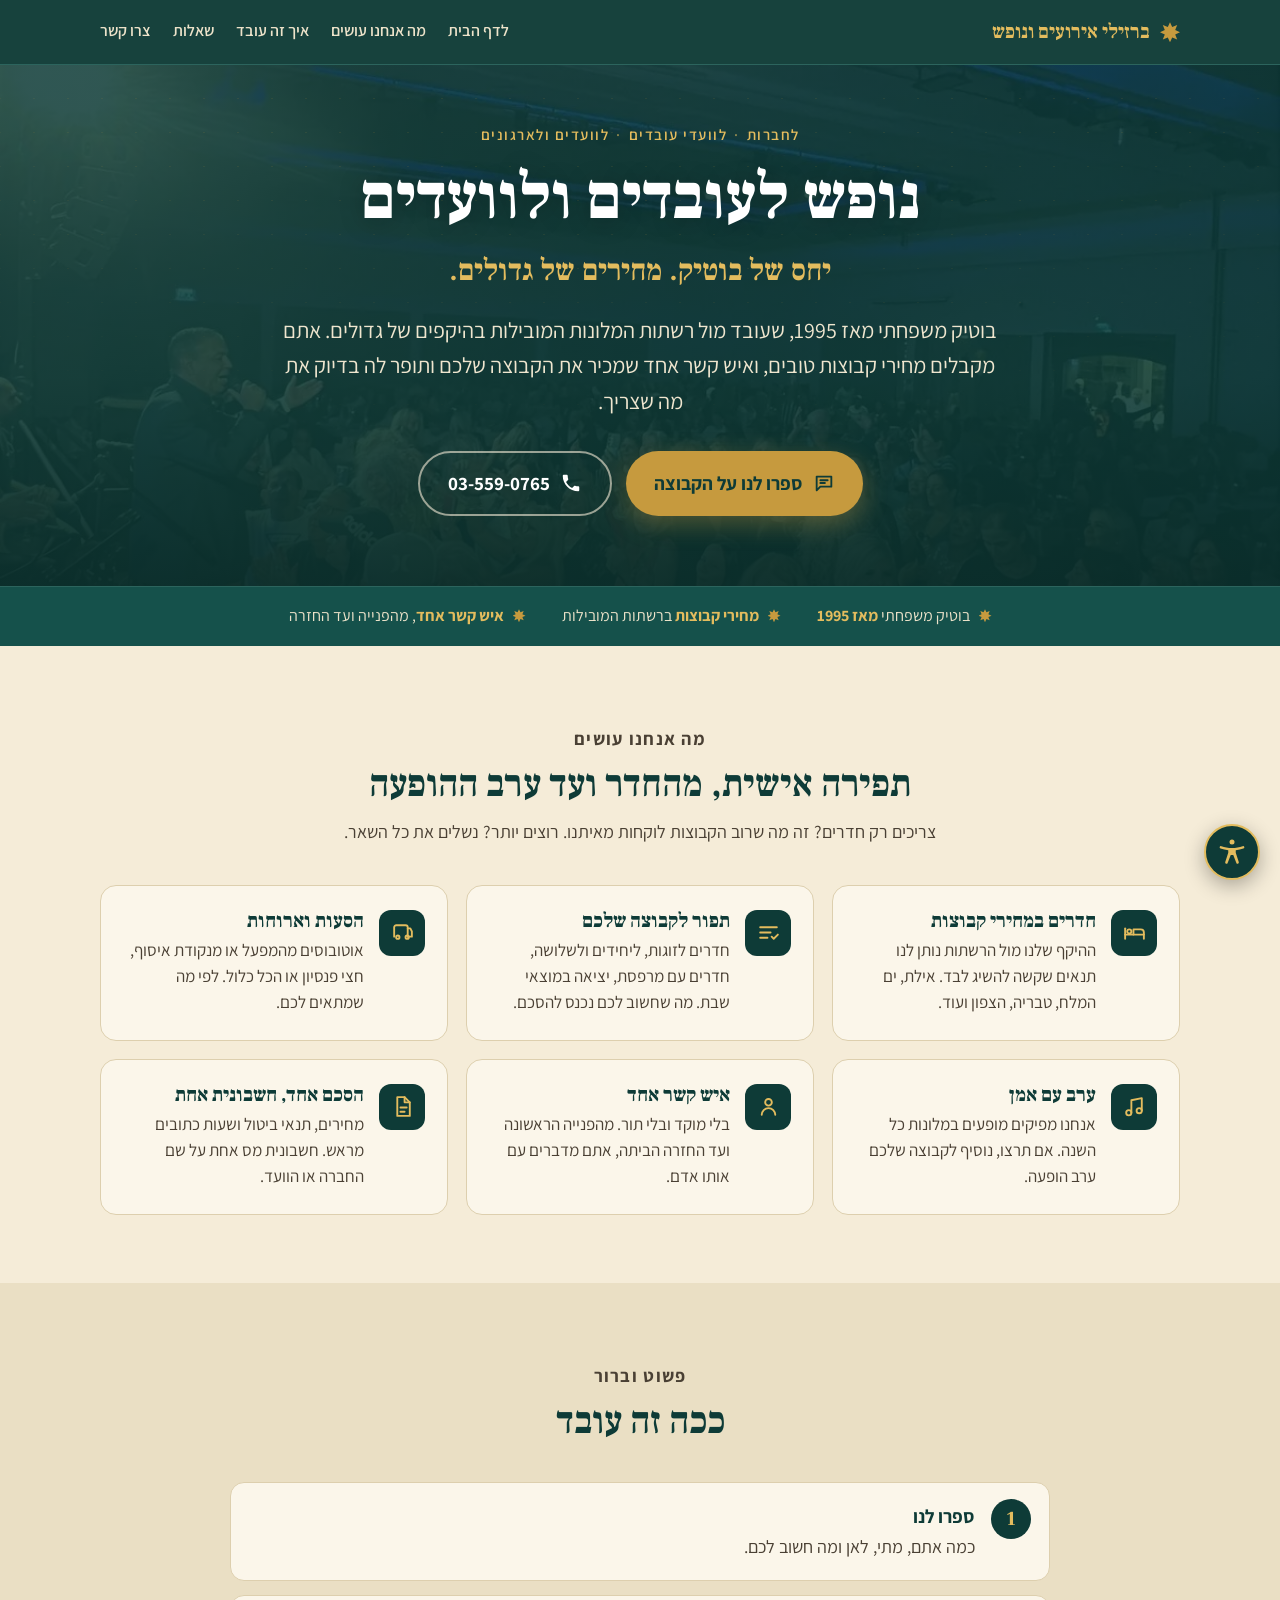
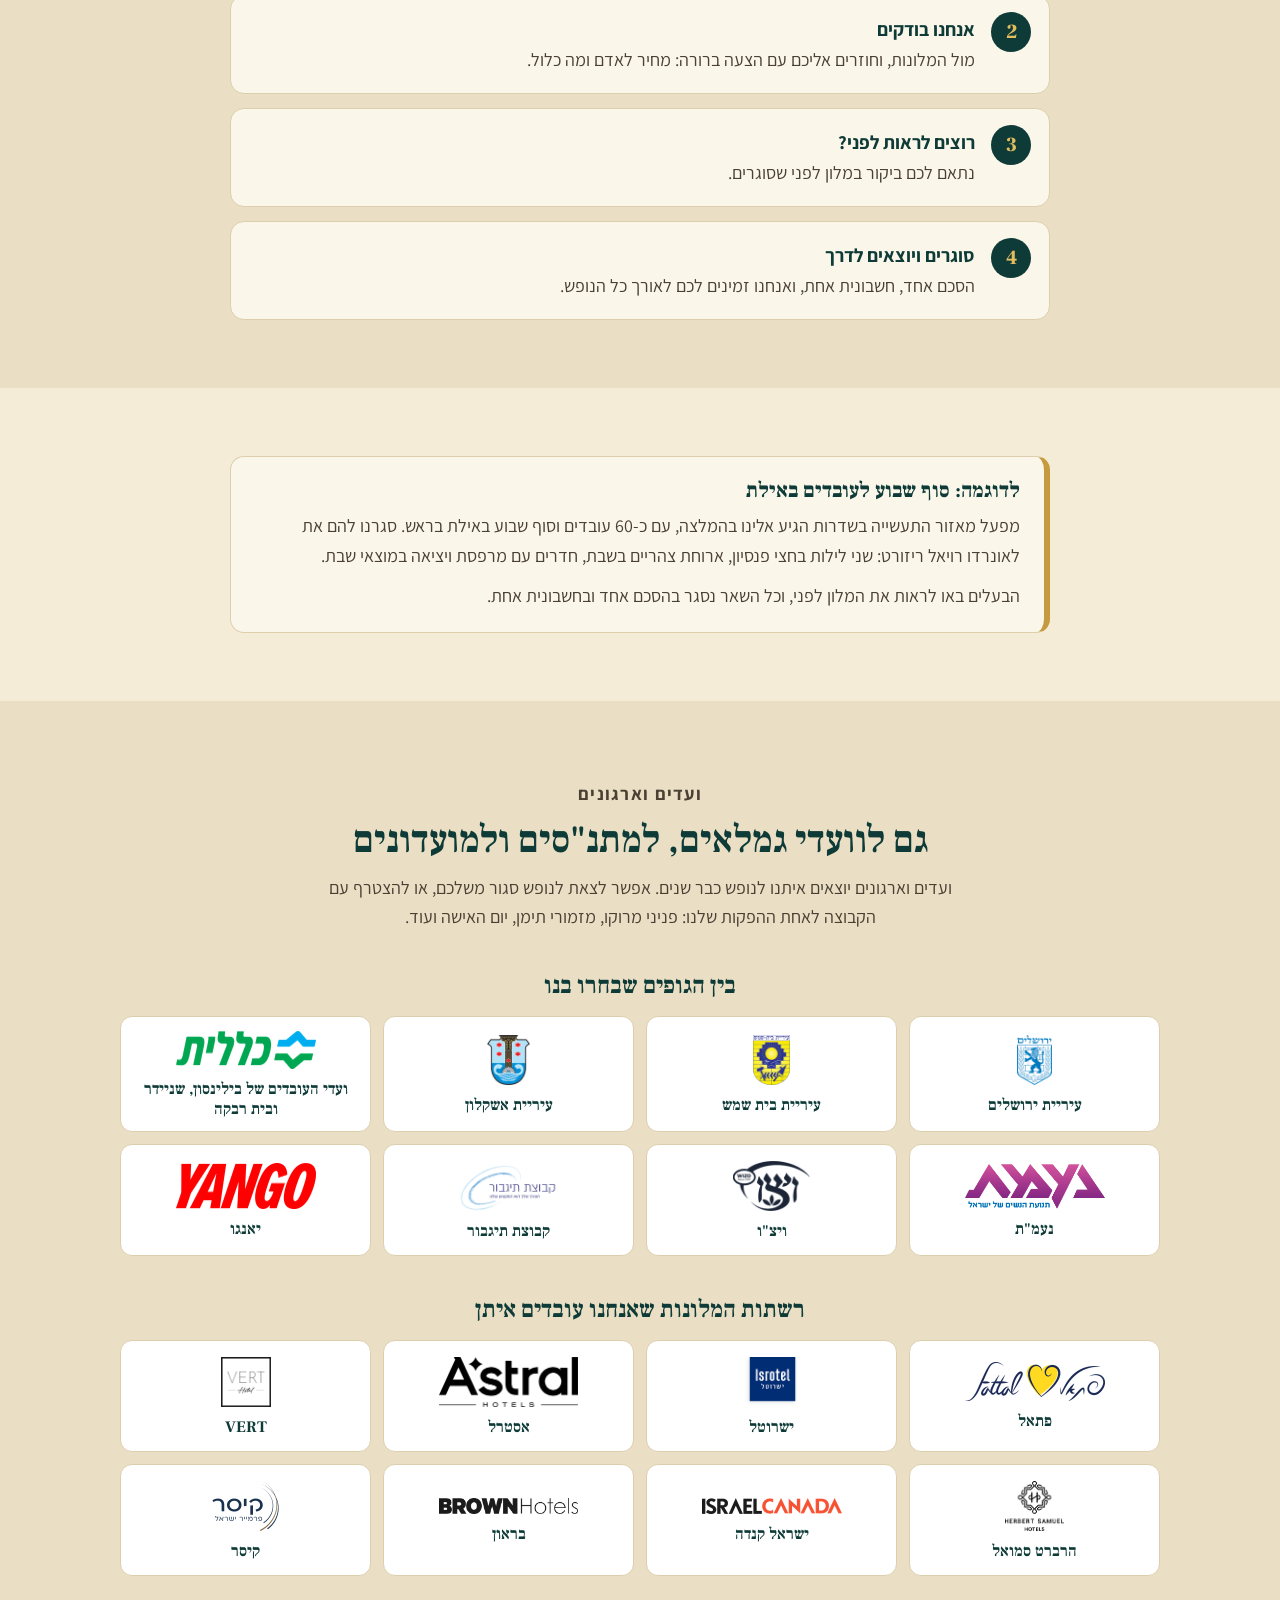
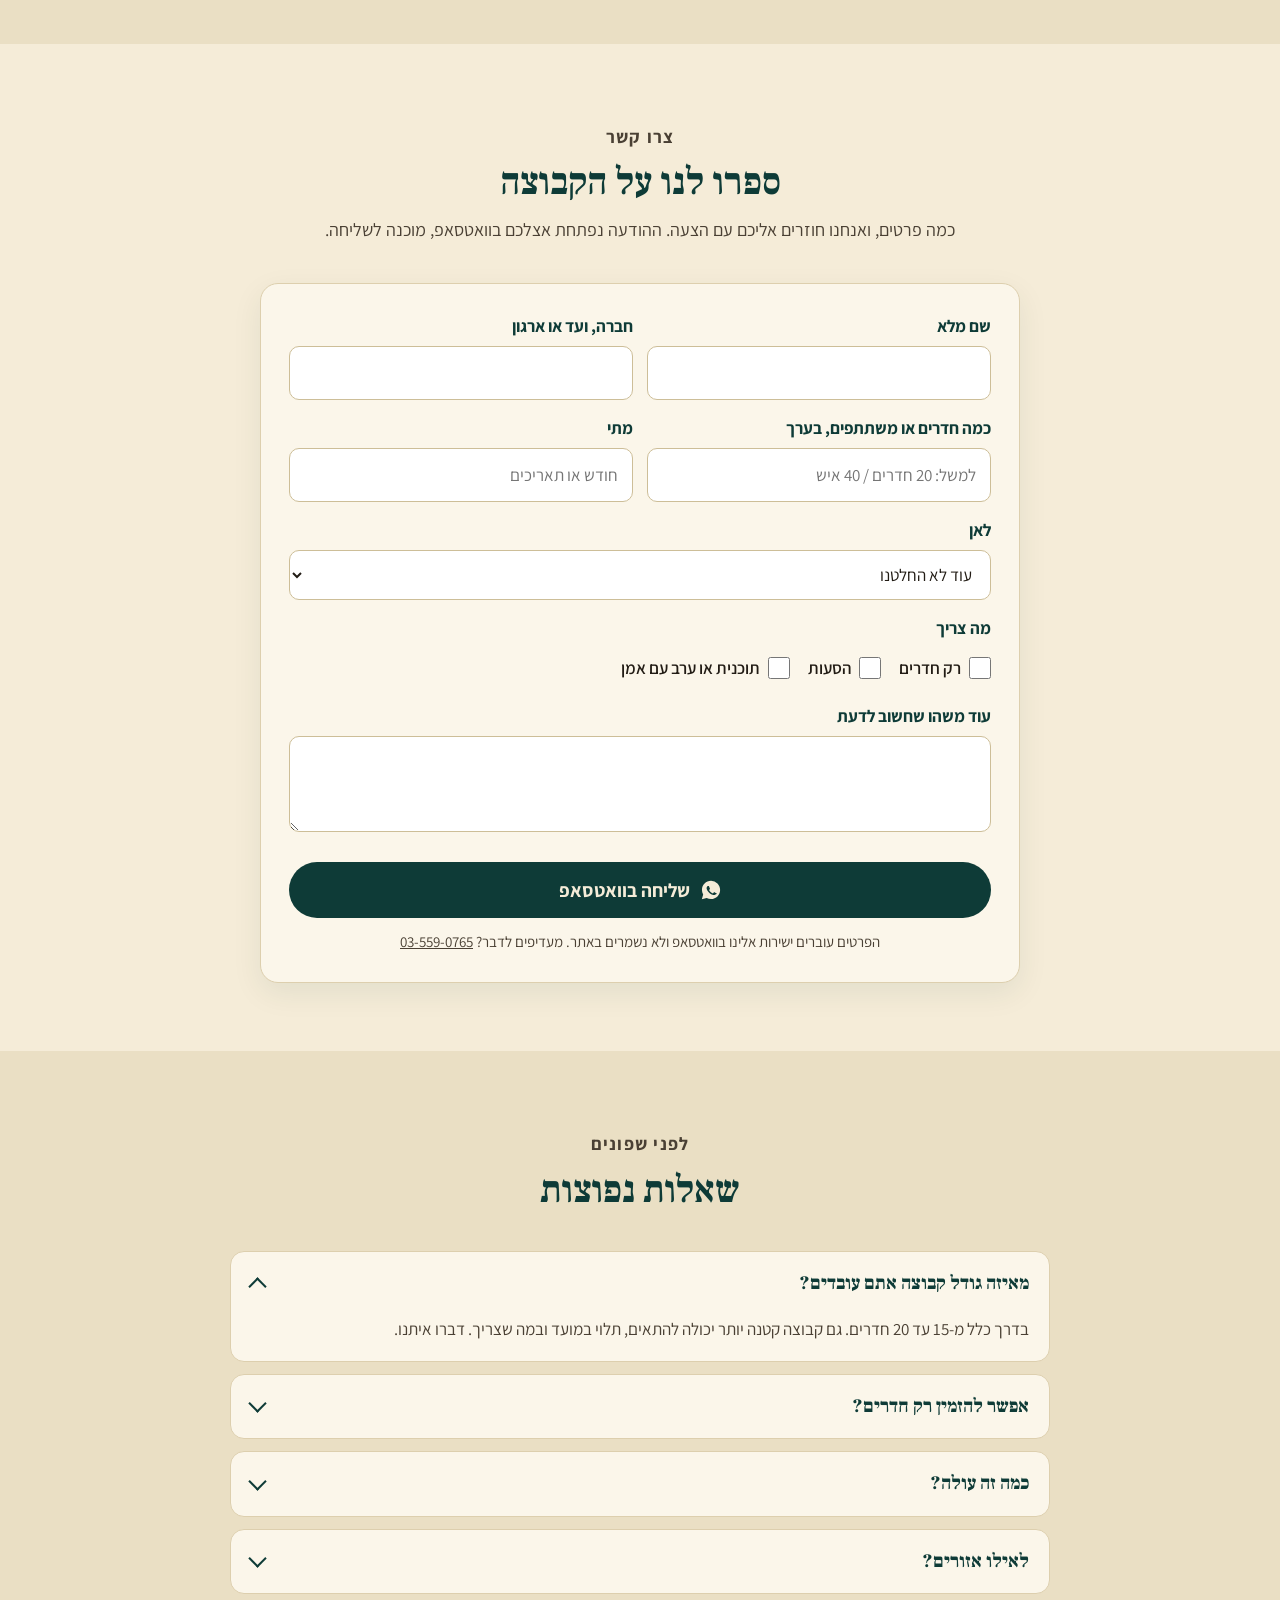
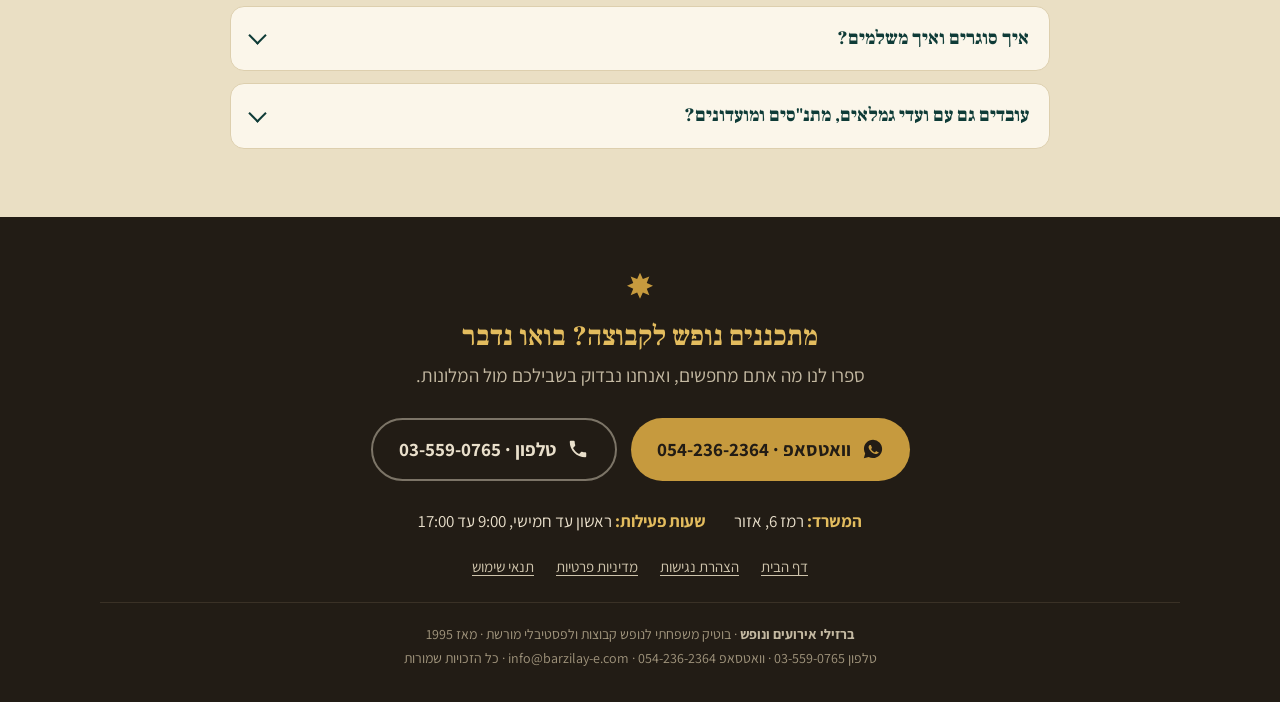
==== commit ca042d9d: "Groups page: boutique positioning copy, tagline, card order, drop breadcrumb Co-Authored-By: Claude " ====
--- a/kvutzot/index.html
+++ b/kvutzot/index.html
@@ -3,11 +3,11 @@
 <head>
 <meta charset="UTF-8" />
 <meta name="viewport" content="width=device-width, initial-scale=1.0" />
-<title>נופש לחברות, לוועדים ולקבוצות — ברזילי אירועים ונופש</title>
-<meta name="description" content="מוציאים את העובדים או את הוועד לנופש? חדרים במחירי קבוצות באילת, בים המלח, בטבריה ובצפון, ולפי הצורך גם הסעות, תוכנית וערב עם אמן. עסק משפחתי מאז 1995." />
+<title>נופש לעובדים ולוועדים | ברזילי אירועים ונופש</title>
+<meta name="description" content="נופש לעובדים, לוועדים ולקבוצות באילת, בים המלח, בטבריה ובצפון. בוטיק משפחתי מאז 1995: יחס אישי, תפירה לפי מה שהקבוצה צריכה, ומחירי קבוצות של מי שמזמין הרבה." />
 <link rel="canonical" href="https://barzilay-e.com/kvutzot/" />
-<meta property="og:title" content="נופש לחברות, לוועדים ולקבוצות — ברזילי אירועים ונופש" />
-<meta property="og:description" content="חדרים במחירי קבוצות ברשתות המלונות הגדולות, ולפי הצורך גם הסעות, תוכנית וערב עם אמן. הכל בהתאמה אישית." />
+<meta property="og:title" content="נופש לעובדים ולוועדים | ברזילי אירועים ונופש" />
+<meta property="og:description" content="יחס של בוטיק, מחירים של גדולים. חדרים במחירי קבוצות ברשתות המלונות המובילות, ולפי הצורך גם הסעות, ארוחות וערב הופעה." />
 <meta property="og:locale" content="he_IL" />
 <meta property="og:type" content="website" />
 <meta property="og:url" content="https://barzilay-e.com/kvutzot/" />
@@ -34,9 +34,9 @@
     {
       "@type": "Service",
       "@id": "https://barzilay-e.com/kvutzot/#service",
-      "name": "נופש לחברות, לוועדים ולקבוצות",
+      "name": "נופש לעובדים, לוועדים ולקבוצות",
       "serviceType": "ארגון נופש לקבוצות, לעובדים ולוועדים",
-      "description": "חדרים במחירי קבוצות ברשתות המלונות הגדולות בישראל, ולפי הצורך גם הסעות, ארוחות, תוכנית וערב עם אמן. הכל בהתאמה אישית, בהסכם אחד ובחשבונית אחת.",
+      "description": "בוטיק משפחתי מאז 1995 לנופש קבוצות: חדרים במחירי קבוצות ברשתות המלונות המובילות בישראל, ולפי הצורך גם הסעות, ארוחות, תוכנית וערב הופעה. הכל בתפירה אישית, בהסכם אחד ובחשבונית אחת.",
       "areaServed": {"@type": "Country", "name": "ישראל"},
       "audience": {"@type": "BusinessAudience", "name": "חברות, ועדי עובדים, ועדי גמלאים, מתנ\"סים וארגונים"},
       "provider": {
@@ -52,24 +52,24 @@
       "@type": "BreadcrumbList",
       "itemListElement": [
         {"@type": "ListItem", "position": 1, "name": "ברזילי אירועים ונופש", "item": "https://barzilay-e.com/"},
-        {"@type": "ListItem", "position": 2, "name": "נופש לחברות, לוועדים ולקבוצות", "item": "https://barzilay-e.com/kvutzot/"}
+        {"@type": "ListItem", "position": 2, "name": "נופש לעובדים ולוועדים", "item": "https://barzilay-e.com/kvutzot/"}
       ]
     },
     {
       "@type": "FAQPage",
       "mainEntity": [
         {"@type": "Question", "name": "מאיזה גודל קבוצה אתם עובדים?",
-         "acceptedAnswer": {"@type": "Answer", "text": "בדרך כלל מ-15 עד 20 חדרים ומעלה. גם קבוצה קטנה יותר יכולה להתאים, תלוי במועד ובמה שצריך. דברו איתנו ונבדוק."}},
+         "acceptedAnswer": {"@type": "Answer", "text": "בדרך כלל מ-15 עד 20 חדרים. גם קבוצה קטנה יותר יכולה להתאים, תלוי במועד ובמה שצריך. דברו איתנו."}},
         {"@type": "Question", "name": "אפשר להזמין רק חדרים?",
-         "acceptedAnswer": {"@type": "Answer", "text": "כן. רוב הקבוצות מזמינות אצלנו רק חדרים במחיר קבוצתי. מי שצריך יותר מוסיף הסעות, ארוחות, תוכנית או ערב עם אמן, לפי הצורך."}},
+         "acceptedAnswer": {"@type": "Answer", "text": "בטח. זה מה שרוב הקבוצות לוקחות מאיתנו: חדרים במחיר קבוצתי. מי שרוצה מוסיף הסעות, ארוחות, תוכנית או ערב הופעה."}},
         {"@type": "Question", "name": "כמה זה עולה?",
-         "acceptedAnswer": {"@type": "Answer", "text": "המחיר תלוי במלון, בעונה ובימים בשבוע. בזכות היקף העבודה שלנו מול רשתות המלונות יש לנו תנאים ומחירים טובים. ספרו לנו מה אתם מחפשים, ונחזור אליכם עם הצעה מסודרת."}},
+         "acceptedAnswer": {"@type": "Answer", "text": "תלוי במלון, בעונה ובימים בשבוע. בזכות ההיקף שלנו מול רשתות המלונות אנחנו משיגים תנאים ומחירים טובים. ספרו לנו מה אתם מחפשים, ונחזור עם הצעה מסודרת."}},
         {"@type": "Question", "name": "לאילו אזורים?",
-         "acceptedAnswer": {"@type": "Answer", "text": "אילת, ים המלח, טבריה והגליל, נתניה ועוד, ברשתות המלונות הגדולות בישראל."}},
+         "acceptedAnswer": {"@type": "Answer", "text": "אילת, ים המלח, טבריה והגליל, נתניה ועוד, ברשתות המלונות המובילות בישראל."}},
         {"@type": "Question", "name": "איך סוגרים ואיך משלמים?",
-         "acceptedAnswer": {"@type": "Answer", "text": "בהסכם אחד מסודר, עם מחיר לכל סוג חדר, שעות הגעה ויציאה ותנאי ביטול, וחשבונית מס אחת על שם החברה או הוועד. אופן התשלום נקבע בהסכם."}},
+         "acceptedAnswer": {"@type": "Answer", "text": "בהסכם אחד מסודר: מחיר לכל סוג חדר, שעות הגעה ויציאה ותנאי ביטול. חשבונית מס אחת על שם החברה או הוועד, ואופן התשלום נקבע בהסכם."}},
         {"@type": "Question", "name": "עובדים גם עם ועדי גמלאים, מתנ\"סים ומועדונים?",
-         "acceptedAnswer": {"@type": "Answer", "text": "כן, כבר שנים. אפשר לצאת לנופש סגור משלכם, או להצטרף עם הקבוצה לאחת ההפקות שלנו, כמו פניני מרוקו, מזמורי תימן או יום האישה."}}
+         "acceptedAnswer": {"@type": "Answer", "text": "כן, כבר שנים. אפשר לצאת לנופש סגור משלכם, או להצטרף עם הקבוצה לאחת ההפקות שלנו: פניני מרוקו, מזמורי תימן, יום האישה ועוד."}}
       ]
     }
   ]
@@ -86,7 +86,7 @@
       <a href="#what">מה אנחנו עושים</a>
       <a href="#how">איך זה עובד</a>
       <a href="#faq">שאלות</a>
-      <a href="#quote">פנייה</a>
+      <a href="#quote">צרו קשר</a>
     </nav>
   </div>
 </header>
@@ -95,14 +95,14 @@
 
 <section class="phero">
   <div class="wrap">
-    <p class="crumbs"><a href="../">ברזילי אירועים ונופש</a> ‹ נופש לחברות ולקבוצות</p>
     <p class="eyebrow">לחברות<span class="sep" aria-hidden="true">·</span>לוועדי עובדים<span class="sep" aria-hidden="true">·</span>לוועדים ולארגונים</p>
-    <h1>נופש לחברות, לוועדים ולקבוצות</h1>
-    <p class="lead">מוציאים את העובדים או את הוועד לנופש? בזכות היקף העבודה שלנו מול רשתות המלונות יש לנו תנאים ומחירים טובים. רוצים רק חדרים? מצוין. צריכים גם הסעות, תוכנית או ערב עם אמן? נתפור לכם בדיוק מה שצריך.</p>
+    <h1>נופש לעובדים ולוועדים</h1>
+    <p class="tagline">יחס של בוטיק. מחירים של גדולים.</p>
+    <p class="lead">בוטיק משפחתי מאז 1995, שעובד מול רשתות המלונות המובילות בהיקפים של גדולים. אתם מקבלים מחירי קבוצות טובים, ואיש קשר אחד שמכיר את הקבוצה שלכם ותופר לה בדיוק את מה שצריך.</p>
     <div class="cta-row">
       <a class="btn btn-gold" href="#quote">
         <svg viewBox="0 0 24 24" fill="none" stroke="currentColor" stroke-width="2" stroke-linecap="round" stroke-linejoin="round" aria-hidden="true"><path d="M4 5h16v11H8l-4 4z"/><path d="M8 9h8M8 12h5"/></svg>
-        ספרו לנו מה אתם מחפשים
+        ספרו לנו על הקבוצה
       </a>
       <a class="btn btn-line" href="tel:+97235590765">
         <svg viewBox="0 0 24 24" fill="currentColor" aria-hidden="true"><path d="M6.6 10.8c1.4 2.8 3.8 5.2 6.6 6.6l2.2-2.2c.3-.3.7-.4 1-.2 1.1.4 2.3.6 3.6.6.6 0 1 .4 1 1V20c0 .6-.4 1-1 1C10.6 21 3 13.4 3 4c0-.6.4-1 1-1h3.4c.6 0 1 .4 1 1 0 1.2.2 2.4.6 3.6.1.4 0 .8-.3 1L6.6 10.8Z"/></svg>
@@ -114,43 +114,43 @@
 
 <div class="trust">
   <div class="wrap">
-    <span><span class="khatam" aria-hidden="true"></span>עסק משפחתי <b>מאז 1995</b></span>
-    <span><span class="khatam" aria-hidden="true"></span>עובדים עם <b>רשתות המלונות הגדולות</b></span>
-    <span><span class="khatam" aria-hidden="true"></span><b>הכל בהתאמה אישית</b></span>
+    <span><span class="khatam" aria-hidden="true"></span>בוטיק משפחתי <b>מאז 1995</b></span>
+    <span><span class="khatam" aria-hidden="true"></span><b>מחירי קבוצות</b> ברשתות המובילות</span>
+    <span><span class="khatam" aria-hidden="true"></span><b>איש קשר אחד</b>, מהפנייה ועד החזרה</span>
   </div>
 </div>
 
 <section class="sec" id="what">
   <div class="wrap">
     <div class="sec-head">
-      <p class="kicker">מה אנחנו עושים בשבילכם</p>
-      <h2>אתם אומרים מה צריך, אנחנו סוגרים</h2>
-      <p>רוב הקבוצות מזמינות אצלנו רק חדרים. מי שרוצה יותר מקבל מאיתנו את כל השאר.</p>
+      <p class="kicker">מה אנחנו עושים</p>
+      <h2>תפירה אישית, מהחדר ועד ערב ההופעה</h2>
+      <p>צריכים רק חדרים? זה מה שרוב הקבוצות לוקחות מאיתנו. רוצים יותר? נשלים את כל השאר.</p>
     </div>
     <div class="cards">
       <div class="card">
         <div class="ic" aria-hidden="true"><svg viewBox="0 0 24 24"><path d="M3 18V8"/><path d="M3 14h18v4"/><path d="M21 14v-2a3 3 0 0 0-3-3h-7v5"/><circle cx="7" cy="11" r="2"/></svg></div>
-        <div><h3>חדרים במחירי קבוצות</h3><p>אנחנו מזמינים הרבה, ולכן מקבלים תנאים טובים. אילת, ים המלח, טבריה, הצפון ועוד.</p></div>
+        <div><h3>חדרים במחירי קבוצות</h3><p>ההיקף שלנו מול הרשתות נותן לנו תנאים שקשה להשיג לבד. אילת, ים המלח, טבריה, הצפון ועוד.</p></div>
       </div>
       <div class="card">
         <div class="ic" aria-hidden="true"><svg viewBox="0 0 24 24"><path d="M4 7h16M4 12h10M4 17h7"/><path d="M15 16l2 2 4-4"/></svg></div>
-        <div><h3>בדיוק מה שצריך</h3><p>רק חדרים, או גם הסעות, ארוחות ותוכנית. חדרים לזוגות, ליחידים ולשלושה, ושעות יציאה שמתאימות לכם.</p></div>
+        <div><h3>תפור לקבוצה שלכם</h3><p>חדרים לזוגות, ליחידים ולשלושה, חדרים עם מרפסת, יציאה במוצאי שבת. מה שחשוב לכם נכנס להסכם.</p></div>
+      </div>
+      <div class="card">
+        <div class="ic" aria-hidden="true"><svg viewBox="0 0 24 24"><path d="M4 16V7a2 2 0 0 1 2-2h9a2 2 0 0 1 2 2v9"/><path d="M17 8h2.5L21 11v5h-4"/><circle cx="7.5" cy="16.5" r="1.6"/><circle cx="16.5" cy="16.5" r="1.6"/></svg></div>
+        <div><h3>הסעות וארוחות</h3><p>אוטובוסים מהמפעל או מנקודת איסוף, חצי פנסיון או הכל כלול. לפי מה שמתאים לכם.</p></div>
       </div>
       <div class="card">
         <div class="ic" aria-hidden="true"><svg viewBox="0 0 24 24"><path d="M9 18V6l10-2v12"/><circle cx="6.5" cy="18" r="2.5"/><circle cx="16.5" cy="16" r="2.5"/></svg></div>
-        <div><h3>ערב עם אמן</h3><p>הפקת מופעים זה העולם שלנו. אם רוצים, נשלב ערב הופעה לקבוצה שלכם.</p></div>
+        <div><h3>ערב עם אמן</h3><p>אנחנו מפיקים מופעים במלונות כל השנה. אם תרצו, נוסיף לקבוצה שלכם ערב הופעה.</p></div>
       </div>
       <div class="card">
         <div class="ic" aria-hidden="true"><svg viewBox="0 0 24 24"><circle cx="12" cy="8" r="3.2"/><path d="M5.5 20a6.5 6.5 0 0 1 13 0"/></svg></div>
-        <div><h3>כתובת אחת</h3><p>מהפנייה הראשונה ועד החזרה הביתה, יש לכם איש קשר אחד אצלנו שמכיר את הקבוצה.</p></div>
+        <div><h3>איש קשר אחד</h3><p>בלי מוקד ובלי תור. מהפנייה הראשונה ועד החזרה הביתה, אתם מדברים עם אותו אדם.</p></div>
       </div>
       <div class="card">
         <div class="ic" aria-hidden="true"><svg viewBox="0 0 24 24"><path d="M7 3h7l5 5v13H7z"/><path d="M14 3v5h5"/><path d="M10 13h6M10 17h4"/></svg></div>
-        <div><h3>הסכם וחשבונית אחת</h3><p>מחיר לכל סוג חדר, תנאי ביטול ושעות, הכל כתוב מראש. חשבונית מס אחת על שם החברה או הוועד.</p></div>
-      </div>
-      <div class="card">
-        <div class="ic" aria-hidden="true"><svg viewBox="0 0 24 24"><path d="M12 3l2.3 4.9 5.4.7-4 3.7 1 5.3L12 15.9 7.3 18.6l1-5.3-4-3.7 5.4-.7L12 3z"/></svg></div>
-        <div><h3>ניסיון של שלושה עשורים</h3><p>עסק משפחתי שמוציא קבוצות לנופש מאז 1995, ומפיק פסטיבלים במלונות כל השנה.</p></div>
+        <div><h3>הסכם אחד, חשבונית אחת</h3><p>מחירים, תנאי ביטול ושעות כתובים מראש. חשבונית מס אחת על שם החברה או הוועד.</p></div>
       </div>
     </div>
   </div>
@@ -160,13 +160,13 @@
   <div class="wrap">
     <div class="sec-head">
       <p class="kicker">פשוט וברור</p>
-      <h2>איך זה עובד</h2>
+      <h2>ככה זה עובד</h2>
     </div>
     <ol class="steps">
-      <li><b>מספרים לנו</b>כמה חדרים בערך, מתי, לאן, ומה צריך: רק חדרים או גם יותר.</li>
-      <li><b>בודקים בשבילכם</b>אנחנו בודקים מול המלונות וחוזרים אליכם עם הצעה: מחיר לאדם ומה כלול.</li>
-      <li><b>רוצים לראות לפני?</b>אפשר לתאם ביקור במלון לפני שסוגרים.</li>
-      <li><b>סוגרים ונוסעים</b>הסכם אחד, חשבונית אחת, ואנחנו זמינים לכם בטלפון לאורך כל הנופש.</li>
+      <li><b>ספרו לנו</b>כמה אתם, מתי, לאן ומה חשוב לכם.</li>
+      <li><b>אנחנו בודקים</b>מול המלונות, וחוזרים אליכם עם הצעה ברורה: מחיר לאדם ומה כלול.</li>
+      <li><b>רוצים לראות לפני?</b>נתאם לכם ביקור במלון לפני שסוגרים.</li>
+      <li><b>סוגרים ויוצאים לדרך</b>הסכם אחד, חשבונית אחת, ואנחנו זמינים לכם לאורך כל הנופש.</li>
     </ol>
   </div>
 </section>
@@ -175,7 +175,7 @@
   <div class="narrow">
     <div class="box">
       <h3>לדוגמה: סוף שבוע לעובדים באילת</h3>
-      <p>מפעל מאזור התעשייה בשדרות הגיע אלינו בהמלצה ויצא עם כ-60 עובדים לסוף שבוע במלון לאונרדו רויאל ריזורט באילת: שני לילות בחצי פנסיון וארוחת צהריים בשבת, חדרים עם מרפסת ויציאה במוצאי שבת.</p>
+      <p>מפעל מאזור התעשייה בשדרות הגיע אלינו בהמלצה, עם כ-60 עובדים וסוף שבוע באילת בראש. סגרנו להם את לאונרדו רויאל ריזורט: שני לילות בחצי פנסיון, ארוחת צהריים בשבת, חדרים עם מרפסת ויציאה במוצאי שבת.</p>
       <p>הבעלים באו לראות את המלון לפני, וכל השאר נסגר בהסכם אחד ובחשבונית אחת.</p>
     </div>
   </div>
@@ -184,11 +184,11 @@
 <section class="sec alt" id="vaadim">
   <div class="wrap">
     <div class="sec-head">
-      <p class="kicker">גם לוועדים ולארגונים</p>
-      <h2>ועדי גמלאים, מתנ"סים ומועדונים</h2>
-      <p>אנחנו מוציאים ועדים וארגונים לנופש כבר שנים. אפשר לצאת לנופש סגור משלכם, או להצטרף עם הקבוצה לאחת ההפקות שלנו, כמו פניני מרוקו, מזמורי תימן או יום האישה.</p>
-    </div>
-    <h3 class="sub-h">גופים וארגונים שבחרו בנו</h3>
+      <p class="kicker">ועדים וארגונים</p>
+      <h2>גם לוועדי גמלאים, למתנ"סים ולמועדונים</h2>
+      <p>ועדים וארגונים יוצאים איתנו לנופש כבר שנים. אפשר לצאת לנופש סגור משלכם, או להצטרף עם הקבוצה לאחת ההפקות שלנו: פניני מרוקו, מזמורי תימן, יום האישה ועוד.</p>
+    </div>
+    <h3 class="sub-h">בין הגופים שבחרו בנו</h3>
     <ul class="logos" aria-label="גופים וארגונים">
       <li><img src="../logos/jerusalem.webp" alt="" width="35" height="52" loading="lazy" decoding="async" /><span>עיריית ירושלים</span></li>
       <li><img src="../logos/betshemesh.webp" alt="" width="39" height="52" loading="lazy" decoding="async" /><span>עיריית בית שמש</span></li>
@@ -216,9 +216,9 @@
 <section class="sec" id="quote">
   <div class="wrap">
     <div class="sec-head">
-      <p class="kicker">פנייה</p>
-      <h2>ספרו לנו מה אתם מחפשים</h2>
-      <p>ממלאים כמה פרטים, וההודעה נפתחת אצלכם בוואטסאפ מוכנה לשליחה. נחזור אליכם עם הצעה מסודרת.</p>
+      <p class="kicker">צרו קשר</p>
+      <h2>ספרו לנו על הקבוצה</h2>
+      <p>כמה פרטים, ואנחנו חוזרים אליכם עם הצעה. ההודעה נפתחת אצלכם בוואטסאפ, מוכנה לשליחה.</p>
     </div>
     <form class="qform" id="qform" novalidate>
       <div class="row2">
@@ -226,7 +226,7 @@
         <div class="fld"><label for="f-org">חברה, ועד או ארגון</label><input id="f-org" name="org" type="text" autocomplete="organization" /></div>
       </div>
       <div class="row2">
-        <div class="fld"><label for="f-size">כמה חדרים או משתתפים, בערך</label><input id="f-size" name="size" type="text" inputmode="text" placeholder="למשל: 25 חדרים / 50 איש" required /></div>
+        <div class="fld"><label for="f-size">כמה חדרים או משתתפים, בערך</label><input id="f-size" name="size" type="text" inputmode="text" placeholder="למשל: 20 חדרים / 40 איש" required /></div>
         <div class="fld"><label for="f-when">מתי</label><input id="f-when" name="when" type="text" placeholder="חודש או תאריכים" /></div>
       </div>
       <div class="fld">
@@ -265,12 +265,12 @@
       <h2>שאלות נפוצות</h2>
     </div>
     <div class="faq-list">
-      <details open><summary>מאיזה גודל קבוצה אתם עובדים?</summary><p>בדרך כלל מ-15 עד 20 חדרים ומעלה. גם קבוצה קטנה יותר יכולה להתאים, תלוי במועד ובמה שצריך. דברו איתנו ונבדוק.</p></details>
-      <details><summary>אפשר להזמין רק חדרים?</summary><p>כן. רוב הקבוצות מזמינות אצלנו רק חדרים במחיר קבוצתי. מי שצריך יותר מוסיף הסעות, ארוחות, תוכנית או ערב עם אמן, לפי הצורך.</p></details>
-      <details><summary>כמה זה עולה?</summary><p>המחיר תלוי במלון, בעונה ובימים בשבוע. בזכות היקף העבודה שלנו מול רשתות המלונות יש לנו תנאים ומחירים טובים. ספרו לנו מה אתם מחפשים, ונחזור אליכם עם הצעה מסודרת.</p></details>
-      <details><summary>לאילו אזורים?</summary><p>אילת, ים המלח, טבריה והגליל, נתניה ועוד, ברשתות המלונות הגדולות בישראל.</p></details>
-      <details><summary>איך סוגרים ואיך משלמים?</summary><p>בהסכם אחד מסודר, עם מחיר לכל סוג חדר, שעות הגעה ויציאה ותנאי ביטול, וחשבונית מס אחת על שם החברה או הוועד. אופן התשלום נקבע בהסכם.</p></details>
-      <details><summary>עובדים גם עם ועדי גמלאים, מתנ"סים ומועדונים?</summary><p>כן, כבר שנים. אפשר לצאת לנופש סגור משלכם, או להצטרף עם הקבוצה לאחת ההפקות שלנו, כמו פניני מרוקו, מזמורי תימן או יום האישה. <a href="../">להפקות הקרובות</a></p></details>
+      <details open><summary>מאיזה גודל קבוצה אתם עובדים?</summary><p>בדרך כלל מ-15 עד 20 חדרים. גם קבוצה קטנה יותר יכולה להתאים, תלוי במועד ובמה שצריך. דברו איתנו.</p></details>
+      <details><summary>אפשר להזמין רק חדרים?</summary><p>בטח. זה מה שרוב הקבוצות לוקחות מאיתנו: חדרים במחיר קבוצתי. מי שרוצה מוסיף הסעות, ארוחות, תוכנית או ערב הופעה.</p></details>
+      <details><summary>כמה זה עולה?</summary><p>תלוי במלון, בעונה ובימים בשבוע. בזכות ההיקף שלנו מול רשתות המלונות אנחנו משיגים תנאים ומחירים טובים. ספרו לנו מה אתם מחפשים, ונחזור עם הצעה מסודרת.</p></details>
+      <details><summary>לאילו אזורים?</summary><p>אילת, ים המלח, טבריה והגליל, נתניה ועוד, ברשתות המלונות המובילות בישראל.</p></details>
+      <details><summary>איך סוגרים ואיך משלמים?</summary><p>בהסכם אחד מסודר: מחיר לכל סוג חדר, שעות הגעה ויציאה ותנאי ביטול. חשבונית מס אחת על שם החברה או הוועד, ואופן התשלום נקבע בהסכם.</p></details>
+      <details><summary>עובדים גם עם ועדי גמלאים, מתנ"סים ומועדונים?</summary><p>כן, כבר שנים. אפשר לצאת לנופש סגור משלכם, או להצטרף עם הקבוצה לאחת ההפקות שלנו: פניני מרוקו, מזמורי תימן, יום האישה ועוד. <a href="../">להפקות הקרובות</a></p></details>
     </div>
   </div>
 </section>
@@ -280,8 +280,8 @@
 <footer id="contact">
   <div class="wrap">
     <span class="khatam" aria-hidden="true"></span>
-    <h2>מארגנים נופש לקבוצה? דברו איתנו</h2>
-    <p class="sub">נשמח לשמוע מה אתם מחפשים ולבדוק בשבילכם מול המלונות.</p>
+    <h2>מתכננים נופש לקבוצה? בואו נדבר</h2>
+    <p class="sub">ספרו לנו מה אתם מחפשים, ואנחנו נבדוק בשבילכם מול המלונות.</p>
     <div class="contact-row">
       <a class="c-wa" data-wa href="https://wa.me/972542362364?text=%D7%A9%D7%9C%D7%95%D7%9D%2C%20%D7%90%D7%A0%D7%99%20%D7%9E%D7%A2%D7%95%D7%A0%D7%99%D7%99%D7%9F%2F%D7%AA%20%D7%91%D7%A0%D7%95%D7%A4%D7%A9%20%D7%9C%D7%A7%D7%91%D7%95%D7%A6%D7%94." target="_blank" rel="noopener">
         <svg viewBox="0 0 24 24" fill="currentColor" aria-hidden="true"><path d="M12.04 2C6.58 2 2.13 6.45 2.13 11.91c0 1.75.46 3.45 1.32 4.95L2 22l5.25-1.38a9.9 9.9 0 0 0 4.79 1.22h.01c5.46 0 9.9-4.45 9.9-9.91 0-2.65-1.03-5.14-2.9-7.01A9.82 9.82 0 0 0 12.04 2Zm5.8 14.13c-.24.68-1.42 1.32-1.96 1.36-.5.05-.5.41-3.16-.66-2.66-1.07-4.32-3.8-4.45-3.97-.13-.17-1.06-1.41-1.06-2.69 0-1.28.67-1.9.91-2.17.24-.26.52-.33.7-.33.17 0 .35 0 .5.01.16.01.38-.06.59.45.24.58.81 2 .88 2.15.07.14.12.31.02.5-.09.19-.14.31-.28.48-.14.17-.29.37-.42.5-.14.14-.28.29-.12.56.16.27.72 1.18 1.54 1.91 1.06.94 1.95 1.24 2.22 1.38.27.14.43.12.59-.07.16-.19.68-.79.86-1.06.18-.27.36-.22.6-.13.24.09 1.55.73 1.81.86.27.14.44.2.5.31.07.11.07.64-.17 1.32Z"/></svg>
@@ -302,7 +302,7 @@
       <a href="../privacy.html">מדיניות פרטיות</a>
       <a href="../terms.html">תנאי שימוש</a>
     </nav>
-    <p class="foot-note"><b>ברזילי אירועים ונופש</b> · נופש לקבוצות, לחברות ולוועדים, ופסטיבלי מורשת לקהל הגמלאים · מאז 1995<br>טלפון 03-559-0765 · וואטסאפ 054-236-2364 · <a href="mailto:info@barzilay-e.com">info@barzilay-e.com</a> · כל הזכויות שמורות</p>
+    <p class="foot-note"><b>ברזילי אירועים ונופש</b> · בוטיק משפחתי לנופש קבוצות ולפסטיבלי מורשת · מאז 1995<br>טלפון 03-559-0765 · וואטסאפ 054-236-2364 · <a href="mailto:info@barzilay-e.com">info@barzilay-e.com</a> · כל הזכויות שמורות</p>
   </div>
 </footer>
 
--- a/pages.css
+++ b/pages.css
@@ -29,11 +29,6 @@
 .topbar nav a:hover,.topbar nav a:focus-visible,.topbar nav a[aria-current="page"]{color:var(--gold-bright);border-color:var(--gold);}
 @media(max-width:900px){.topbar nav{display:none;}}
 
-/* crumbs */
-.crumbs{font-size:.9375rem;color:#C9BFA6;margin-bottom:18px;}
-.crumbs a{color:#EDE3CA;text-decoration:underline;text-underline-offset:3px;}
-.crumbs a:hover,.crumbs a:focus-visible{color:var(--gold-bright);}
-
 /* hero */
 .phero{position:relative;color:var(--parchment);text-align:center;padding:58px 0 70px;overflow:hidden;
   background:linear-gradient(180deg,rgba(14,59,55,.86) 0%,rgba(14,59,55,.88) 60%,rgba(10,46,43,.97) 100%),var(--hero-img,none) center 40%/cover no-repeat,var(--teal);}
@@ -44,6 +39,7 @@
 .eyebrow{font-weight:600;letter-spacing:.1em;font-size:.9375rem;color:var(--gold-bright);margin-bottom:14px;}
 .eyebrow .sep{opacity:.6;margin:0 7px;}
 .phero h1{font-weight:900;font-size:clamp(2.25rem,6.4vw,4rem);color:#fff;text-shadow:0 2px 24px rgba(0,0,0,.25);}
+.phero .tagline{font-family:'Frank Ruhl Libre',serif;font-weight:700;font-size:clamp(1.375rem,3.2vw,1.875rem);color:var(--gold-bright);margin-top:10px;}
 .phero .lead{font-size:clamp(1.125rem,2.3vw,1.375rem);color:#EFE6CF;max-width:720px;margin:18px auto 0;line-height:1.6;}
 .cta-row{display:flex;gap:14px;justify-content:center;flex-wrap:wrap;margin-top:32px;}
 .btn{display:inline-flex;align-items:center;justify-content:center;gap:10px;font-family:inherit;font-weight:700;font-size:1.1875rem;padding:15px 28px;border-radius:999px;min-height:56px;border:0;cursor:pointer;
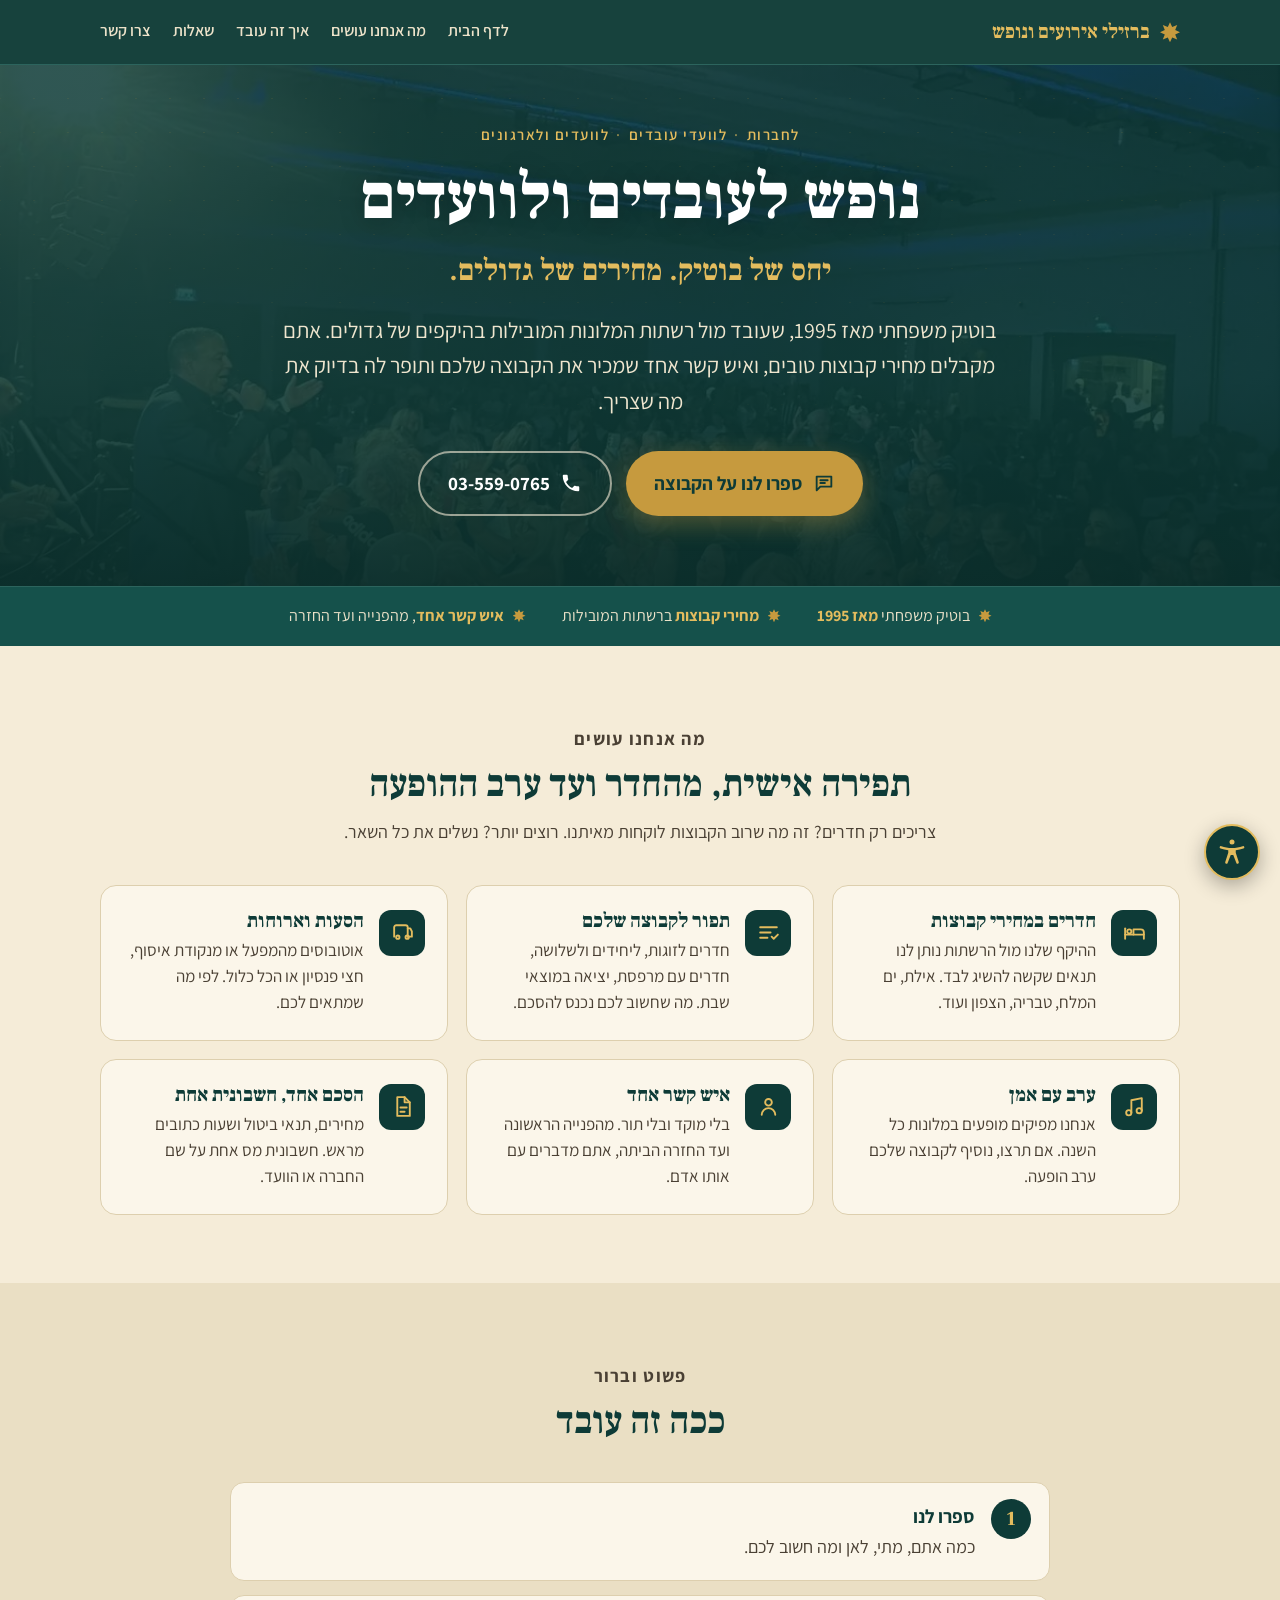
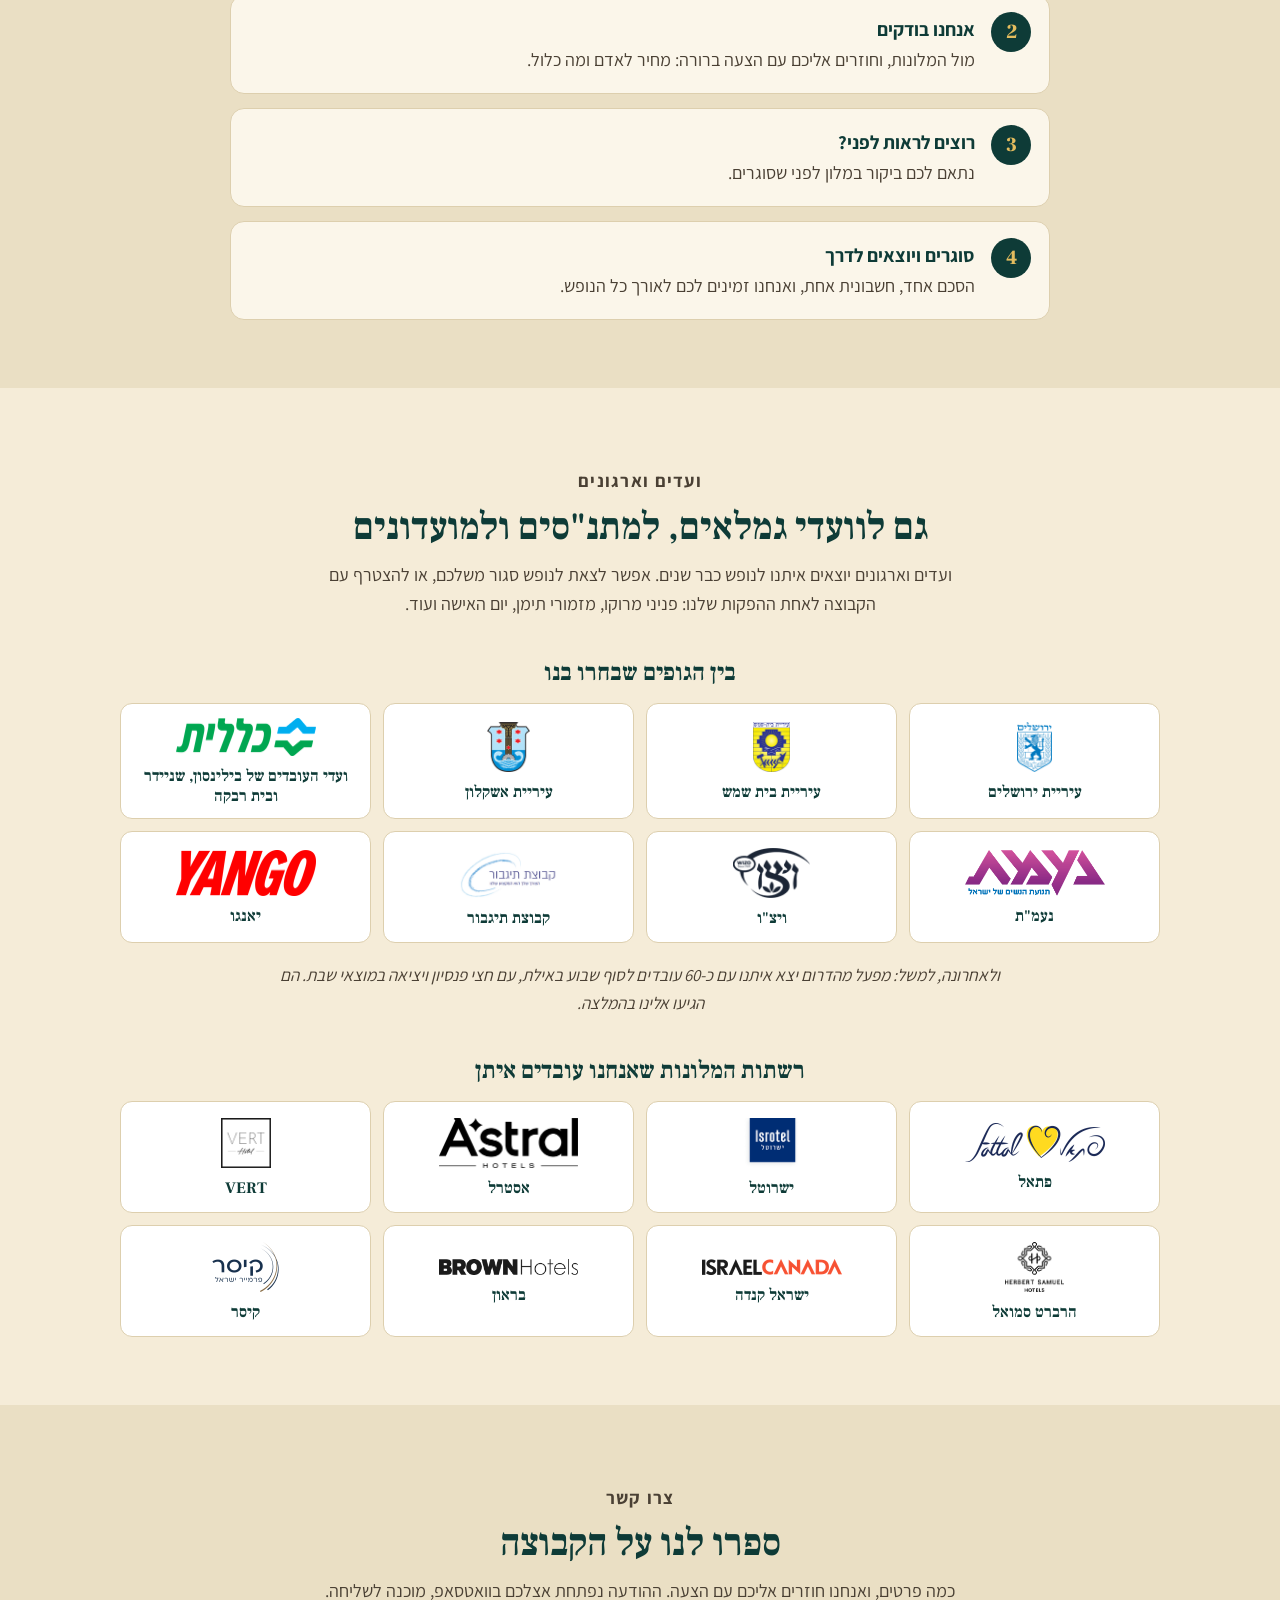
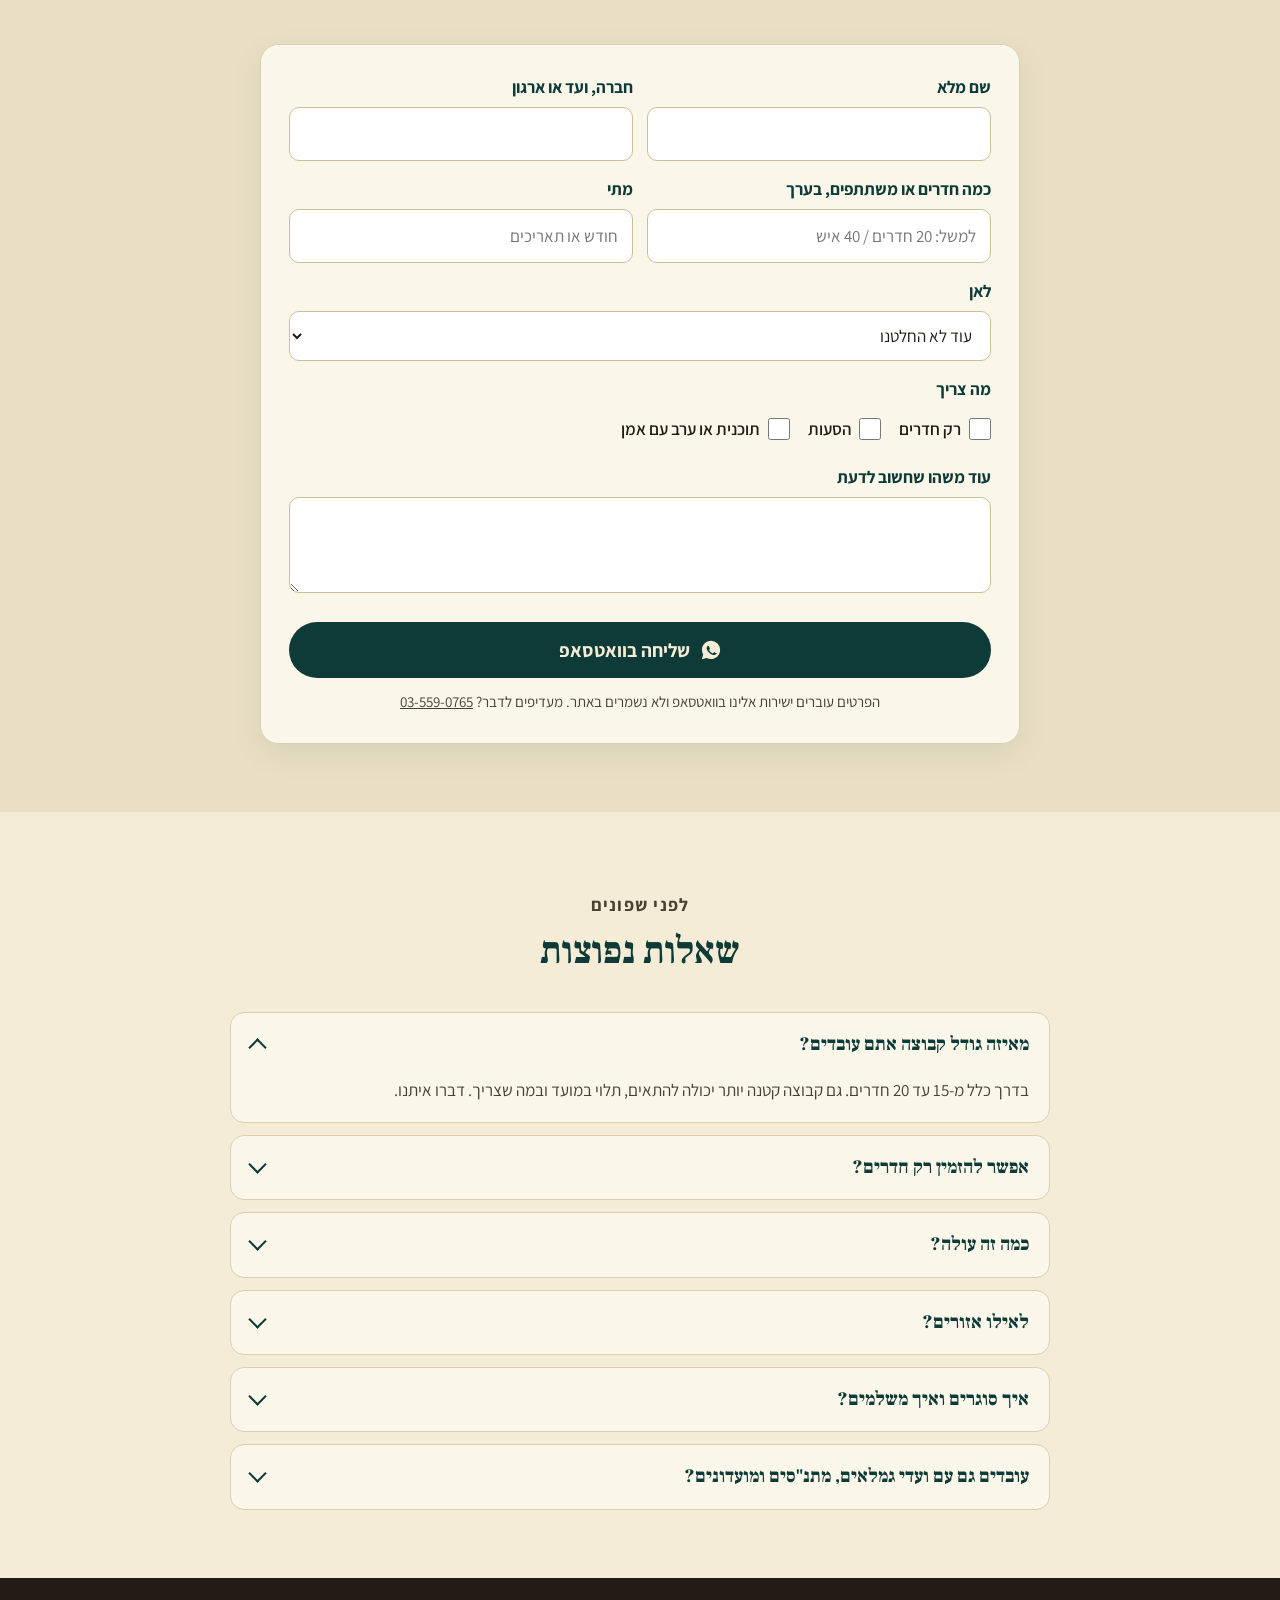
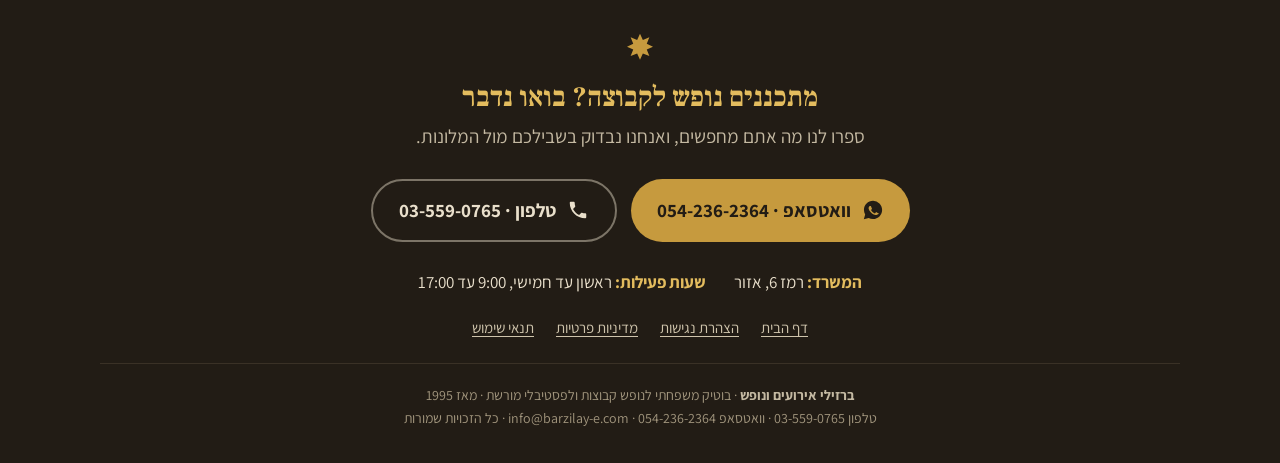
==== commit af3555b3: "Groups page: fold the example into one line under client logos Co-Authored-By: Claude Opus 5.5 <nore" ====
--- a/kvutzot/index.html
+++ b/kvutzot/index.html
@@ -170,18 +170,7 @@
     </ol>
   </div>
 </section>
-
-<section class="sec" id="example">
-  <div class="narrow">
-    <div class="box">
-      <h3>לדוגמה: סוף שבוע לעובדים באילת</h3>
-      <p>מפעל מאזור התעשייה בשדרות הגיע אלינו בהמלצה, עם כ-60 עובדים וסוף שבוע באילת בראש. סגרנו להם את לאונרדו רויאל ריזורט: שני לילות בחצי פנסיון, ארוחת צהריים בשבת, חדרים עם מרפסת ויציאה במוצאי שבת.</p>
-      <p>הבעלים באו לראות את המלון לפני, וכל השאר נסגר בהסכם אחד ובחשבונית אחת.</p>
-    </div>
-  </div>
-</section>
-
-<section class="sec alt" id="vaadim">
+<section class="sec" id="vaadim">
   <div class="wrap">
     <div class="sec-head">
       <p class="kicker">ועדים וארגונים</p>
@@ -199,6 +188,7 @@
       <li><img src="../logos/tigbur.webp" alt="" width="108" height="52" loading="lazy" decoding="async" /><span>קבוצת תיגבור</span></li>
       <li><img src="../logos/yango.webp" alt="" width="140" height="46" loading="lazy" decoding="async" /><span>יאנגו</span></li>
     </ul>
+    <p class="recent">ולאחרונה, למשל: מפעל מהדרום יצא איתנו עם כ-60 עובדים לסוף שבוע באילת, עם חצי פנסיון ויציאה במוצאי שבת. הם הגיעו אלינו בהמלצה.</p>
     <h3 class="sub-h">רשתות המלונות שאנחנו עובדים איתן</h3>
     <ul class="logos" aria-label="רשתות המלונות">
       <li><img src="../logos/fattal.webp" alt="" width="140" height="39" loading="lazy" decoding="async" /><span>פתאל</span></li>
@@ -213,7 +203,7 @@
   </div>
 </section>
 
-<section class="sec" id="quote">
+<section class="sec alt" id="quote">
   <div class="wrap">
     <div class="sec-head">
       <p class="kicker">צרו קשר</p>
@@ -258,7 +248,7 @@
   </div>
 </section>
 
-<section class="sec alt" id="faq">
+<section class="sec" id="faq">
   <div class="wrap">
     <div class="sec-head">
       <p class="kicker">לפני שפונים</p>
--- a/pages.css
+++ b/pages.css
@@ -103,6 +103,7 @@
 .logos span{font-family:'Frank Ruhl Libre',serif;font-weight:700;font-size:1rem;line-height:1.25;color:var(--teal);}
 @media(max-width:820px){.logos{grid-template-columns:repeat(2,1fr);gap:10px;}}
 @media(max-width:520px){.logos{grid-template-columns:repeat(3,1fr);gap:8px;}.logos li{min-height:92px;padding:10px 6px;gap:6px;}.logos img{max-width:84px;max-height:38px;}.logos span{font-size:.875rem;}}
+.recent{text-align:center;max-width:720px;margin:18px auto 0;font-size:1.0625rem;color:var(--ink-soft);font-style:italic;}
 .sub-h{text-align:center;font-size:clamp(1.25rem,2.6vw,1.5rem);color:var(--teal);font-weight:700;margin:40px 0 16px;}
 
 /* quote form */
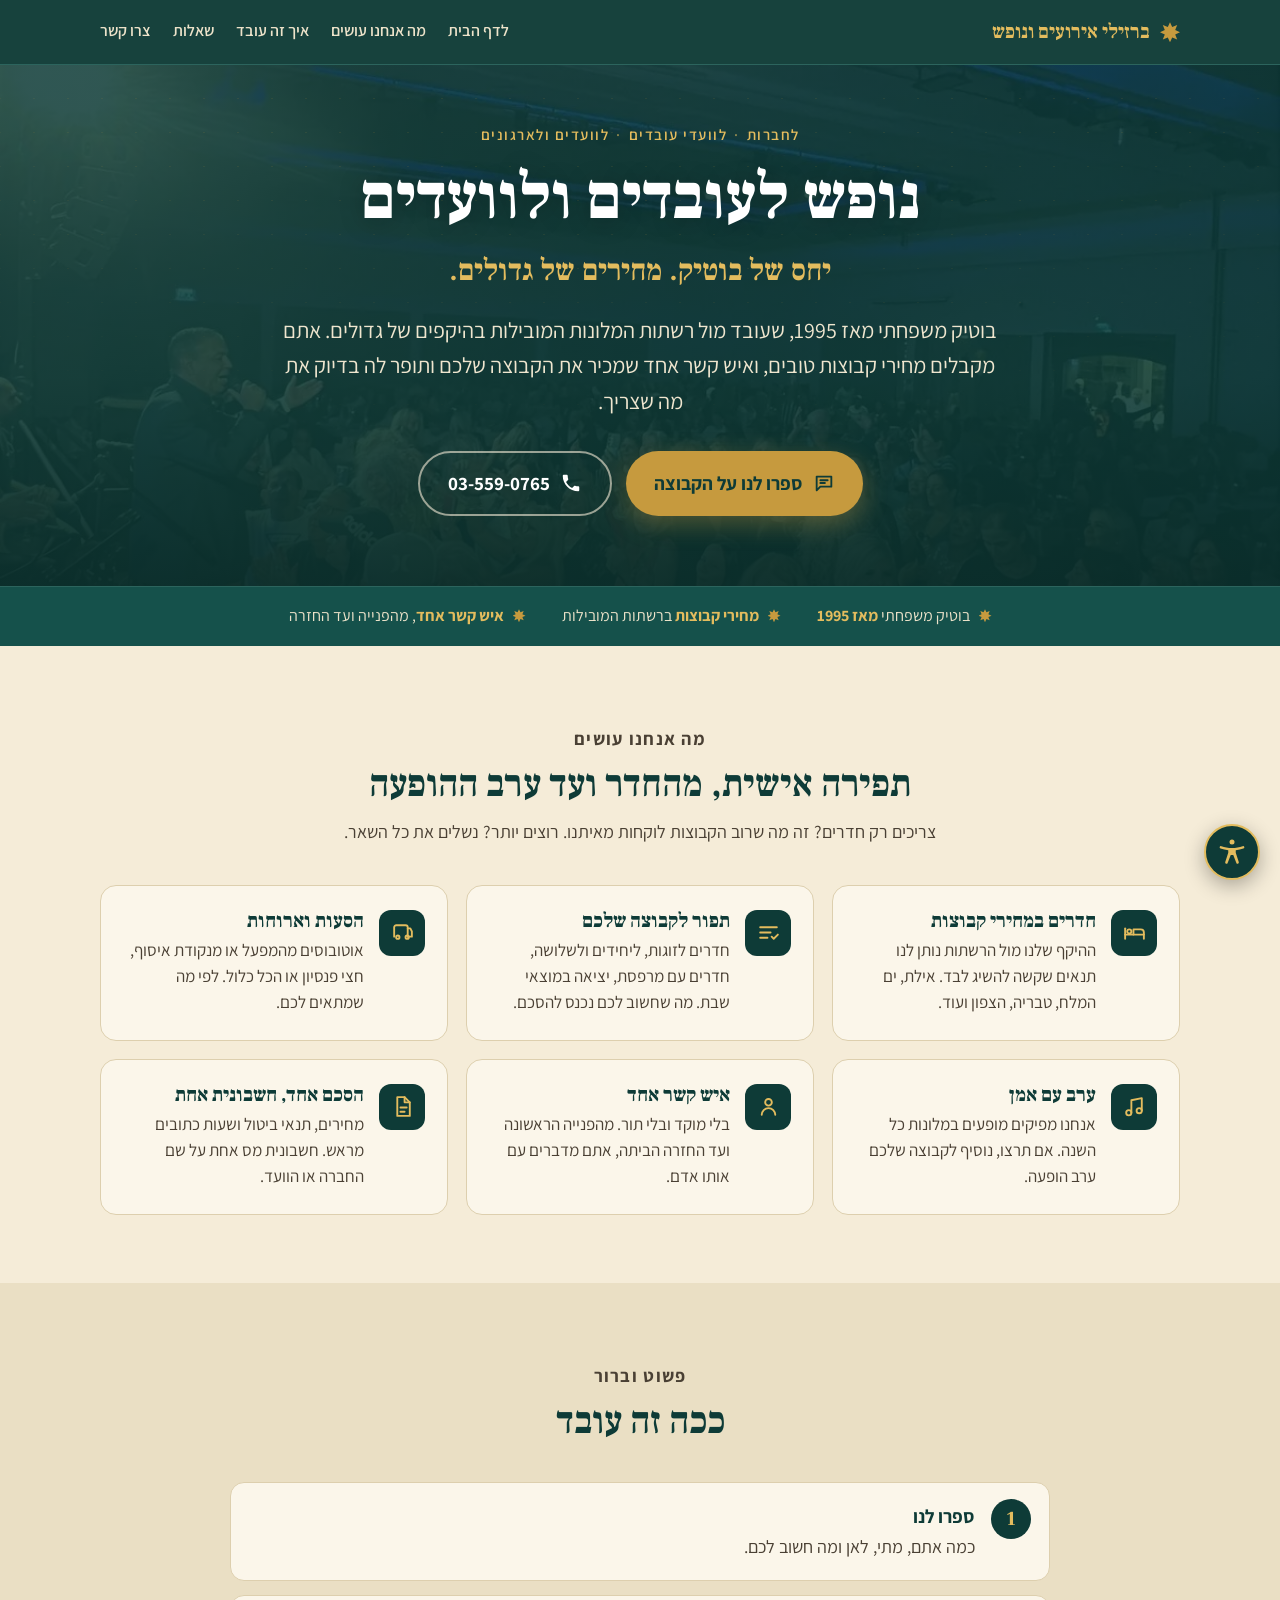
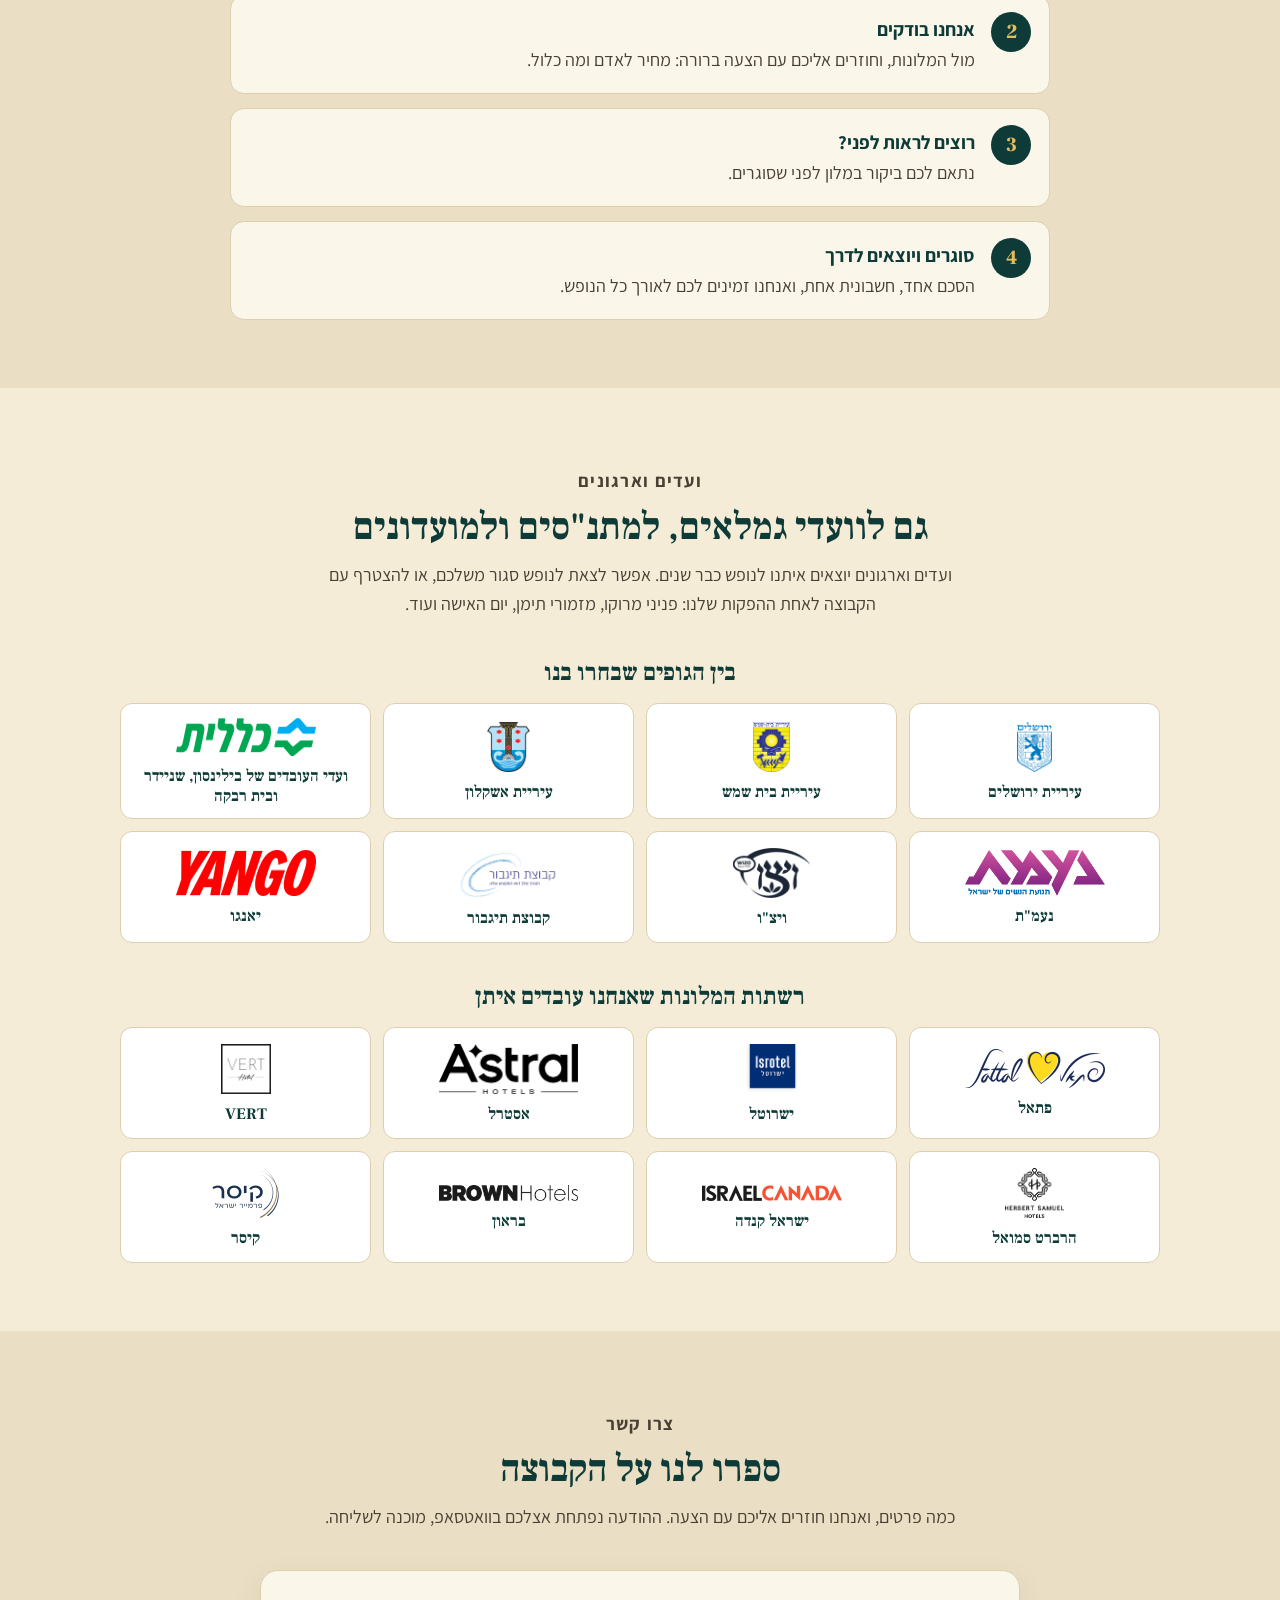
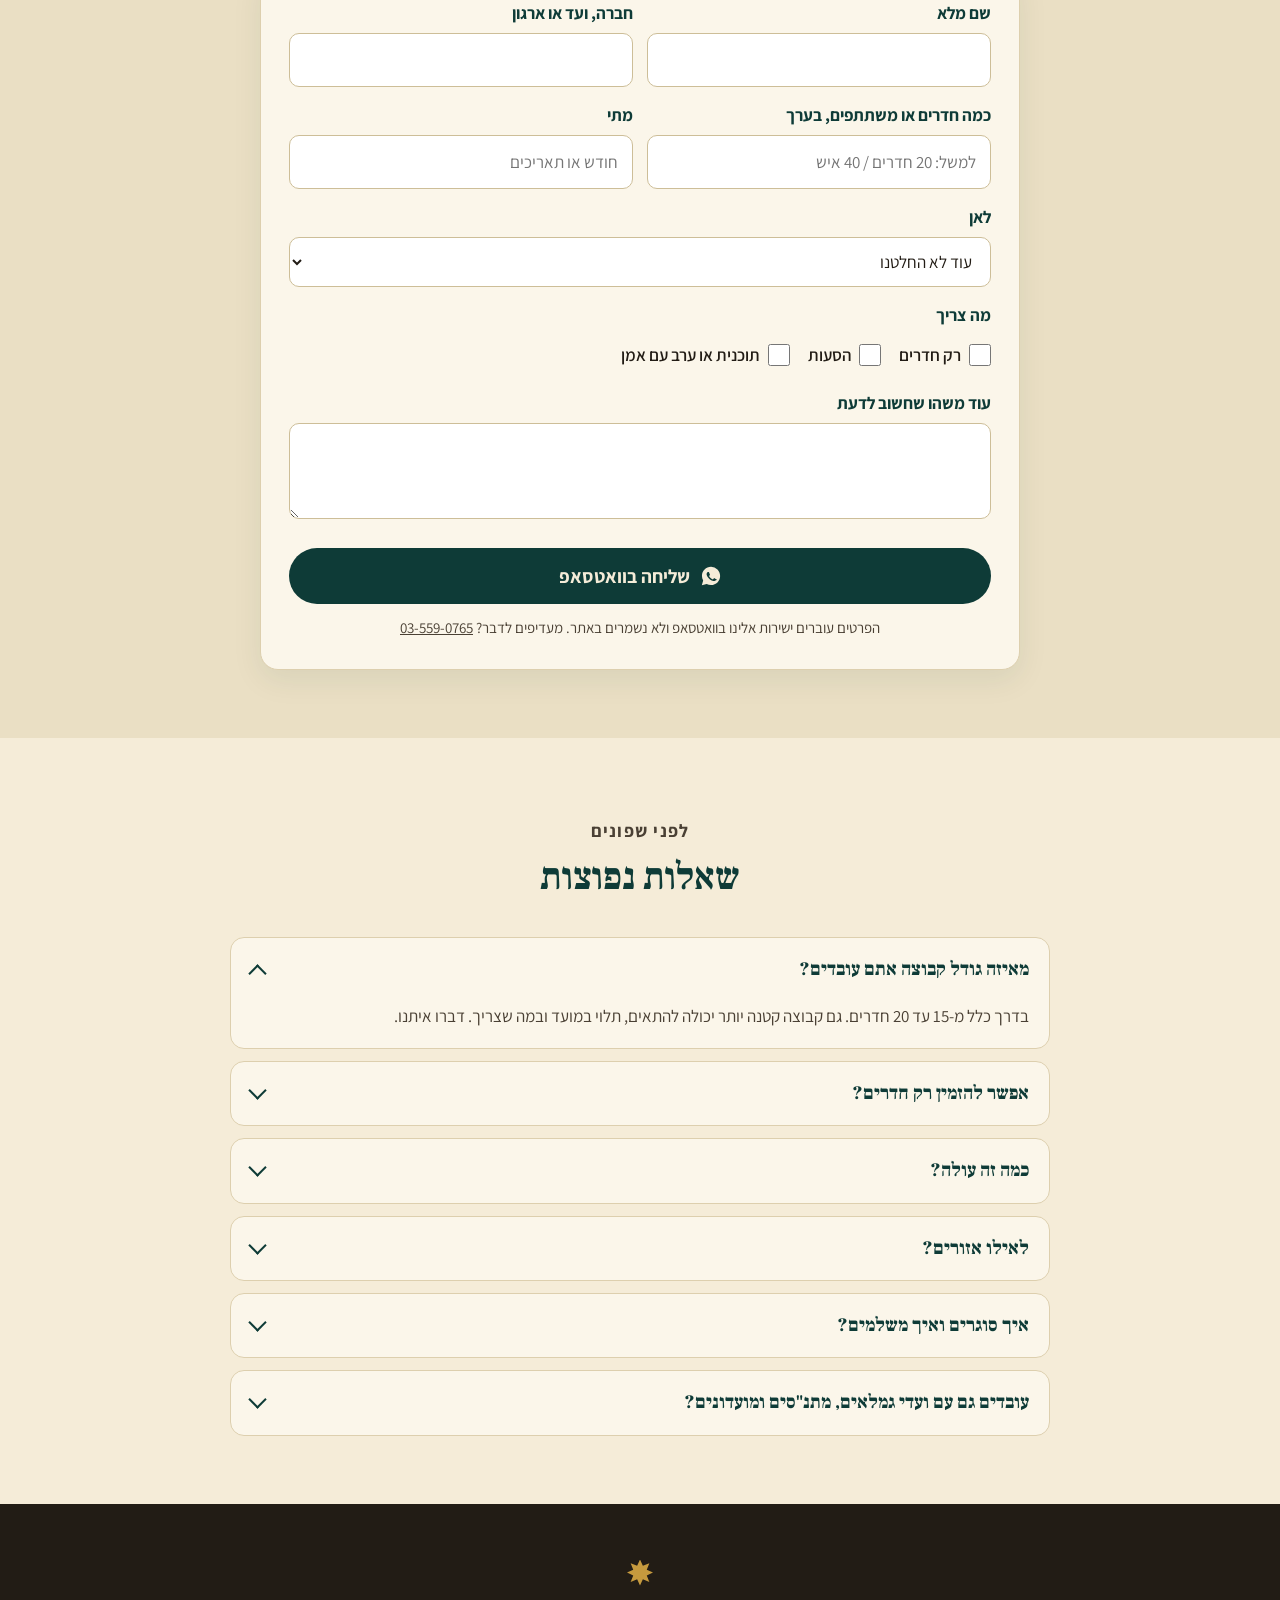
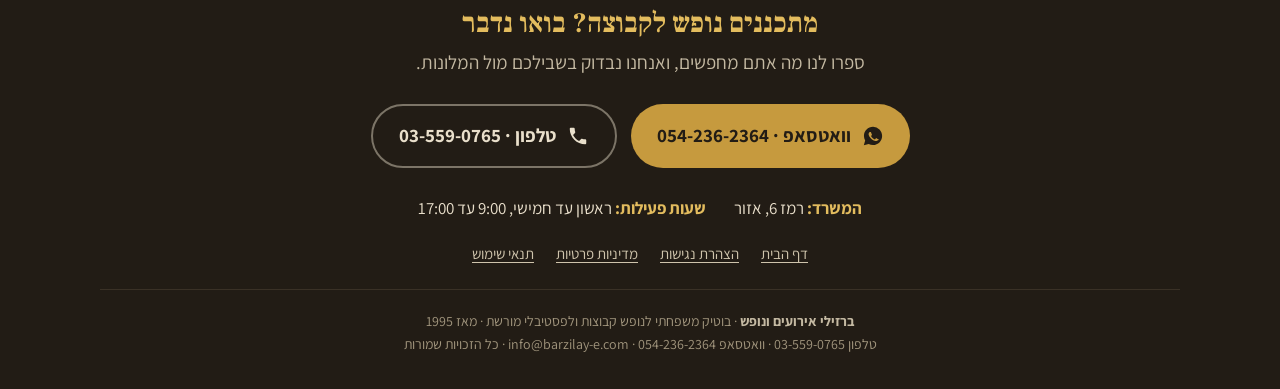
==== commit 59a49d1d: "Groups page: remove the example line Co-Authored-By: Claude Opus 5.5 <noreply@anthropic.com> Claude-" ====
--- a/kvutzot/index.html
+++ b/kvutzot/index.html
@@ -188,7 +188,6 @@
       <li><img src="../logos/tigbur.webp" alt="" width="108" height="52" loading="lazy" decoding="async" /><span>קבוצת תיגבור</span></li>
       <li><img src="../logos/yango.webp" alt="" width="140" height="46" loading="lazy" decoding="async" /><span>יאנגו</span></li>
     </ul>
-    <p class="recent">ולאחרונה, למשל: מפעל מהדרום יצא איתנו עם כ-60 עובדים לסוף שבוע באילת, עם חצי פנסיון ויציאה במוצאי שבת. הם הגיעו אלינו בהמלצה.</p>
     <h3 class="sub-h">רשתות המלונות שאנחנו עובדים איתן</h3>
     <ul class="logos" aria-label="רשתות המלונות">
       <li><img src="../logos/fattal.webp" alt="" width="140" height="39" loading="lazy" decoding="async" /><span>פתאל</span></li>
--- a/pages.css
+++ b/pages.css
@@ -103,7 +103,6 @@
 .logos span{font-family:'Frank Ruhl Libre',serif;font-weight:700;font-size:1rem;line-height:1.25;color:var(--teal);}
 @media(max-width:820px){.logos{grid-template-columns:repeat(2,1fr);gap:10px;}}
 @media(max-width:520px){.logos{grid-template-columns:repeat(3,1fr);gap:8px;}.logos li{min-height:92px;padding:10px 6px;gap:6px;}.logos img{max-width:84px;max-height:38px;}.logos span{font-size:.875rem;}}
-.recent{text-align:center;max-width:720px;margin:18px auto 0;font-size:1.0625rem;color:var(--ink-soft);font-style:italic;}
 .sub-h{text-align:center;font-size:clamp(1.25rem,2.6vw,1.5rem);color:var(--teal);font-weight:700;margin:40px 0 16px;}
 
 /* quote form */
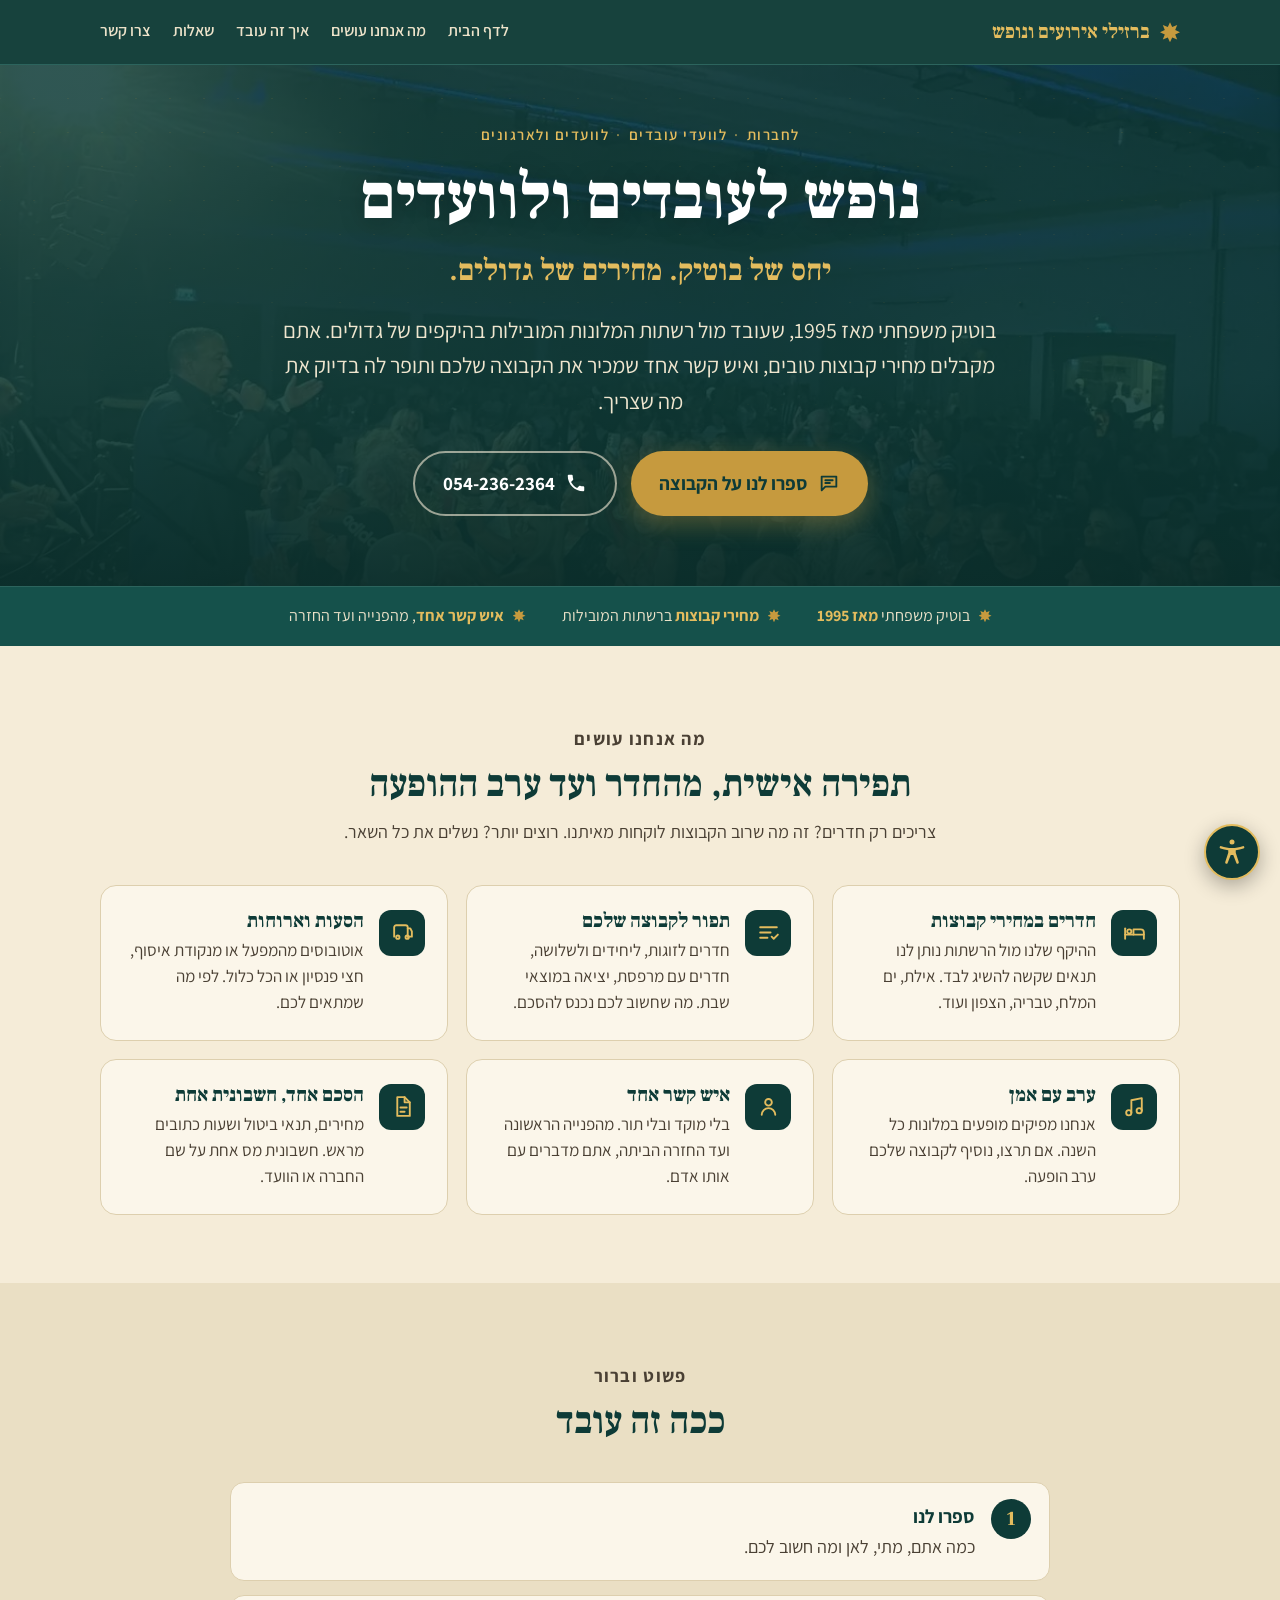
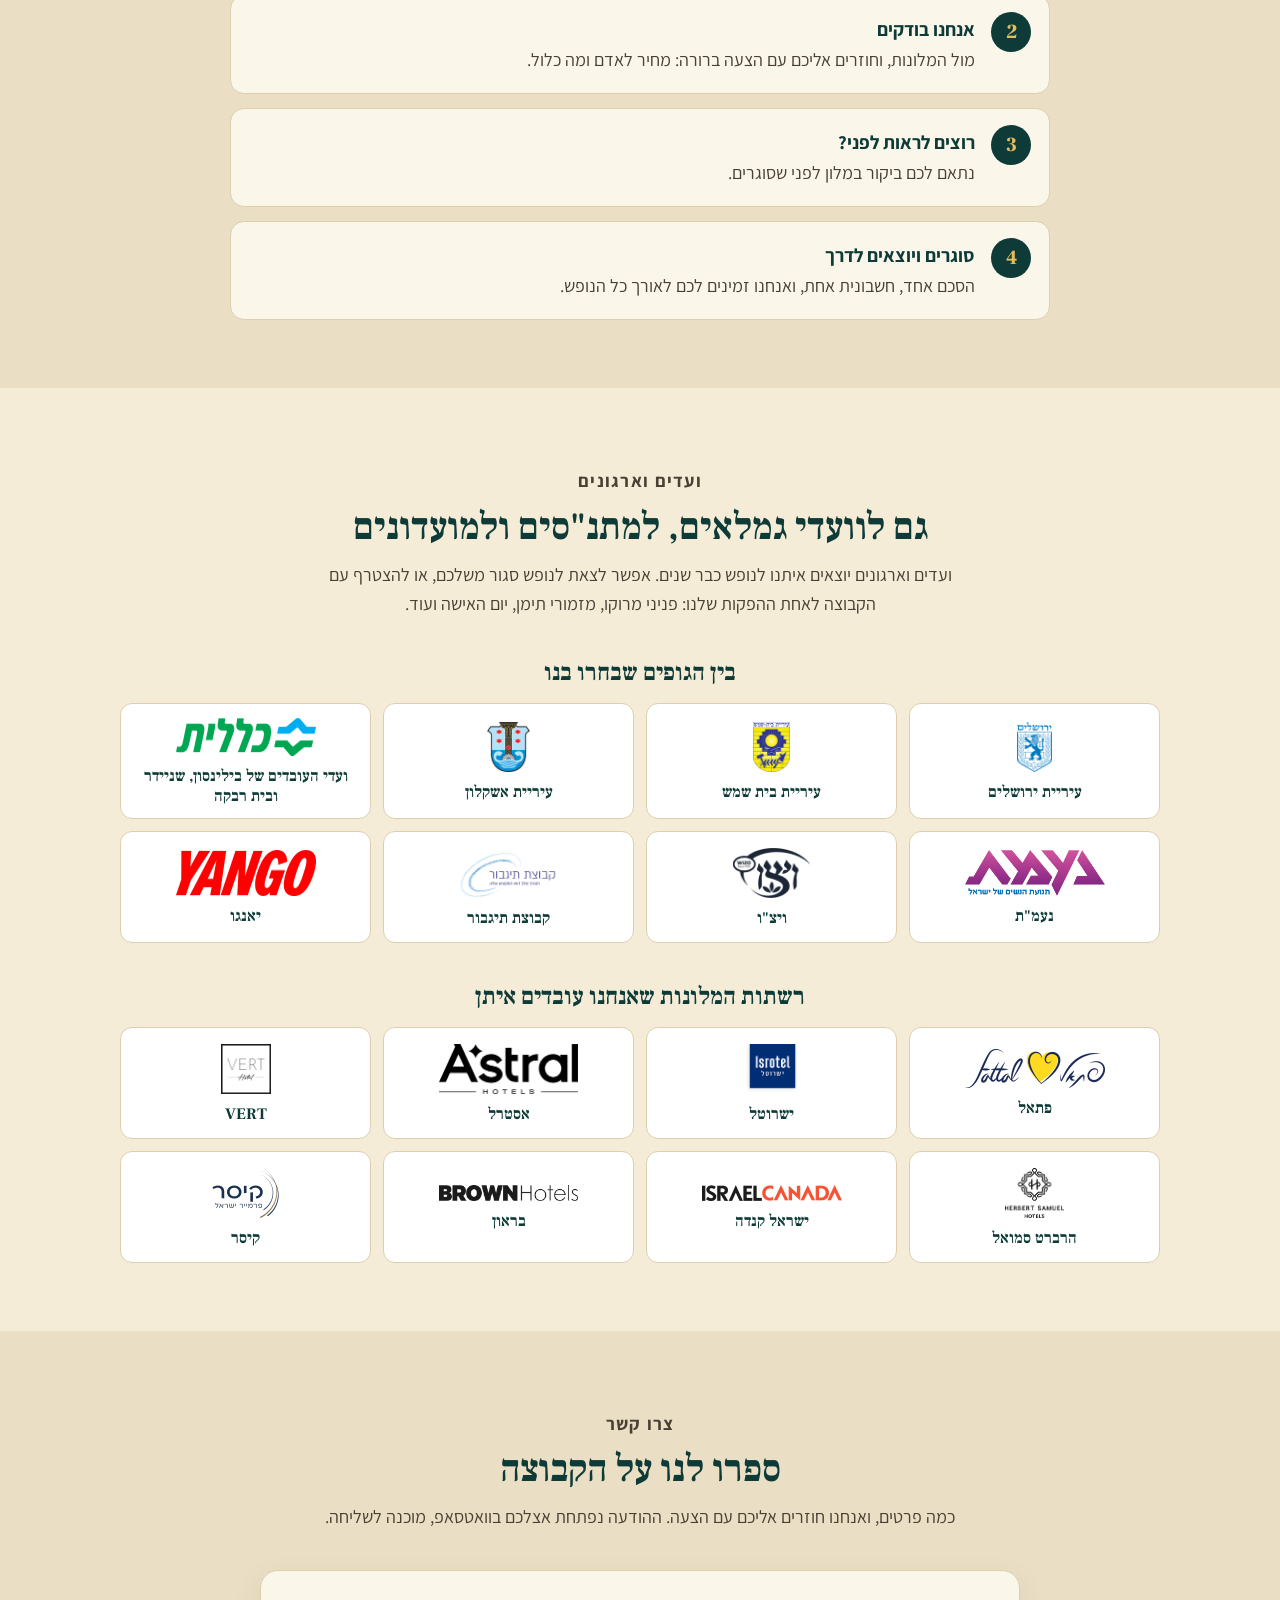
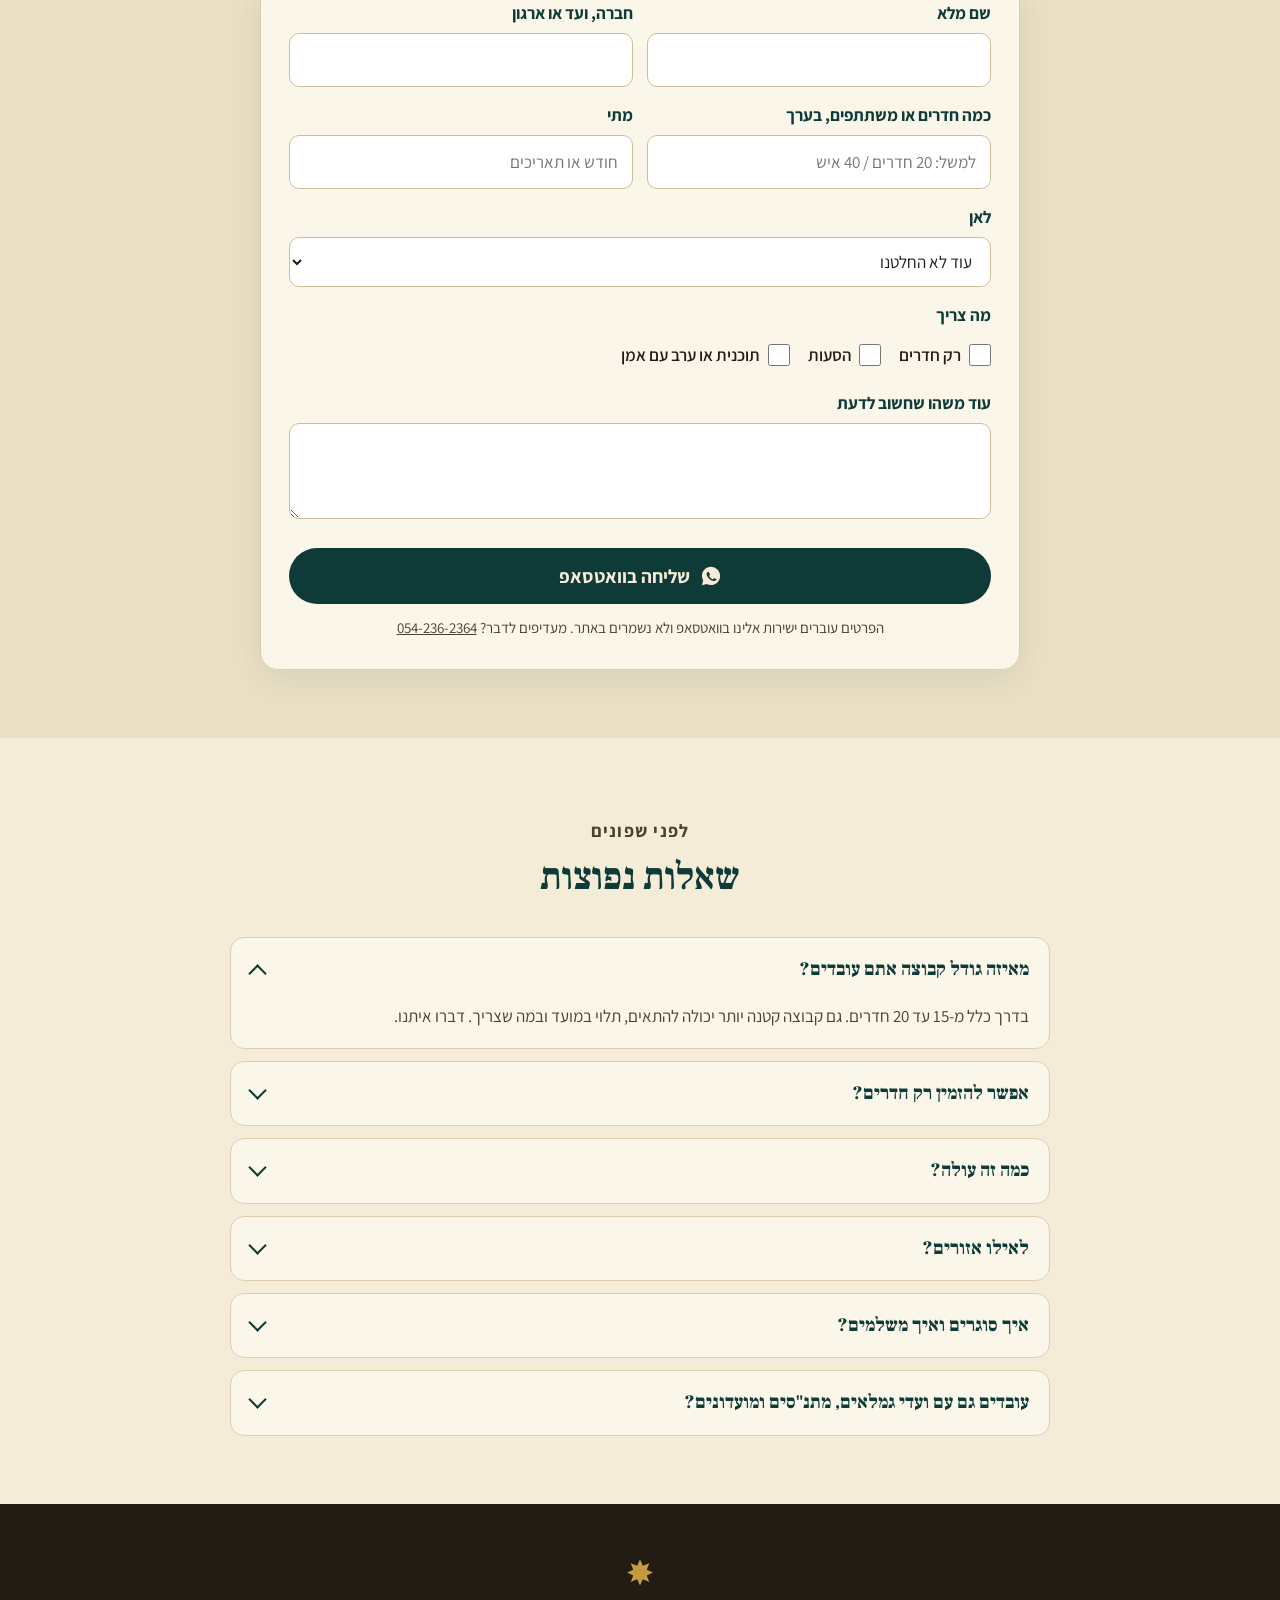
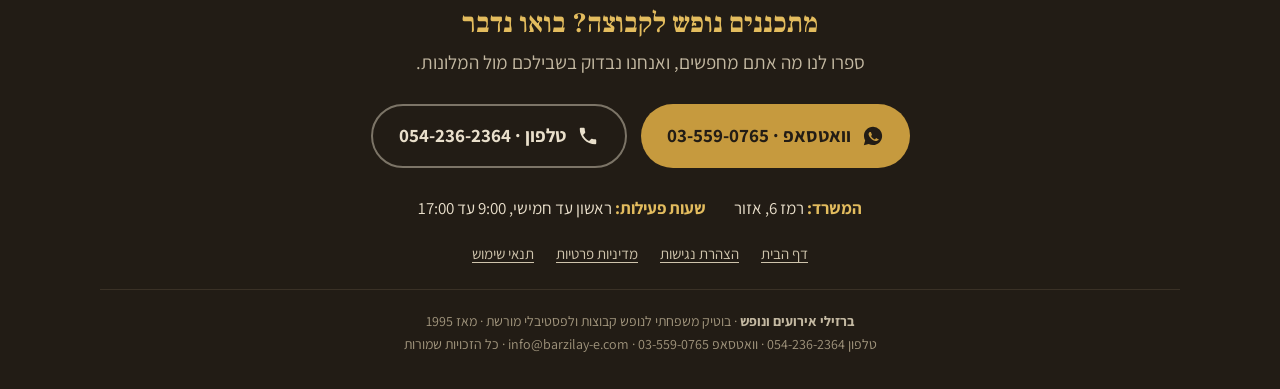
==== commit 2ef6a984: "Groups page: WhatsApp to the business line 03-559-0765, calls to Limor 054-236-2364 Co-Authored-By: " ====
--- a/kvutzot/index.html
+++ b/kvutzot/index.html
@@ -104,9 +104,9 @@
         <svg viewBox="0 0 24 24" fill="none" stroke="currentColor" stroke-width="2" stroke-linecap="round" stroke-linejoin="round" aria-hidden="true"><path d="M4 5h16v11H8l-4 4z"/><path d="M8 9h8M8 12h5"/></svg>
         ספרו לנו על הקבוצה
       </a>
-      <a class="btn btn-line" href="tel:+97235590765">
+      <a class="btn btn-line" href="tel:+972542362364">
         <svg viewBox="0 0 24 24" fill="currentColor" aria-hidden="true"><path d="M6.6 10.8c1.4 2.8 3.8 5.2 6.6 6.6l2.2-2.2c.3-.3.7-.4 1-.2 1.1.4 2.3.6 3.6.6.6 0 1 .4 1 1V20c0 .6-.4 1-1 1C10.6 21 3 13.4 3 4c0-.6.4-1 1-1h3.4c.6 0 1 .4 1 1 0 1.2.2 2.4.6 3.6.1.4 0 .8-.3 1L6.6 10.8Z"/></svg>
-        03-559-0765
+        054-236-2364
       </a>
     </div>
   </div>
@@ -242,7 +242,7 @@
         שליחה בוואטסאפ
       </button>
       <p class="err" id="f-err" role="alert">כדי שנוכל לחזור אליכם, מלאו שם ומספר חדרים או משתתפים.</p>
-      <p class="hint">הפרטים עוברים ישירות אלינו בוואטסאפ ולא נשמרים באתר. מעדיפים לדבר? <a href="tel:+97235590765" dir="ltr" style="text-decoration:underline">03-559-0765</a></p>
+      <p class="hint">הפרטים עוברים ישירות אלינו בוואטסאפ ולא נשמרים באתר. מעדיפים לדבר? <a href="tel:+972542362364" dir="ltr" style="text-decoration:underline">054-236-2364</a></p>
     </form>
   </div>
 </section>
@@ -272,13 +272,13 @@
     <h2>מתכננים נופש לקבוצה? בואו נדבר</h2>
     <p class="sub">ספרו לנו מה אתם מחפשים, ואנחנו נבדוק בשבילכם מול המלונות.</p>
     <div class="contact-row">
-      <a class="c-wa" data-wa href="https://wa.me/972542362364?text=%D7%A9%D7%9C%D7%95%D7%9D%2C%20%D7%90%D7%A0%D7%99%20%D7%9E%D7%A2%D7%95%D7%A0%D7%99%D7%99%D7%9F%2F%D7%AA%20%D7%91%D7%A0%D7%95%D7%A4%D7%A9%20%D7%9C%D7%A7%D7%91%D7%95%D7%A6%D7%94." target="_blank" rel="noopener">
+      <a class="c-wa" data-wa href="https://wa.me/97235590765?text=%D7%A9%D7%9C%D7%95%D7%9D%2C%20%D7%90%D7%A0%D7%99%20%D7%9E%D7%A2%D7%95%D7%A0%D7%99%D7%99%D7%9F%2F%D7%AA%20%D7%91%D7%A0%D7%95%D7%A4%D7%A9%20%D7%9C%D7%A7%D7%91%D7%95%D7%A6%D7%94." target="_blank" rel="noopener">
         <svg viewBox="0 0 24 24" fill="currentColor" aria-hidden="true"><path d="M12.04 2C6.58 2 2.13 6.45 2.13 11.91c0 1.75.46 3.45 1.32 4.95L2 22l5.25-1.38a9.9 9.9 0 0 0 4.79 1.22h.01c5.46 0 9.9-4.45 9.9-9.91 0-2.65-1.03-5.14-2.9-7.01A9.82 9.82 0 0 0 12.04 2Zm5.8 14.13c-.24.68-1.42 1.32-1.96 1.36-.5.05-.5.41-3.16-.66-2.66-1.07-4.32-3.8-4.45-3.97-.13-.17-1.06-1.41-1.06-2.69 0-1.28.67-1.9.91-2.17.24-.26.52-.33.7-.33.17 0 .35 0 .5.01.16.01.38-.06.59.45.24.58.81 2 .88 2.15.07.14.12.31.02.5-.09.19-.14.31-.28.48-.14.17-.29.37-.42.5-.14.14-.28.29-.12.56.16.27.72 1.18 1.54 1.91 1.06.94 1.95 1.24 2.22 1.38.27.14.43.12.59-.07.16-.19.68-.79.86-1.06.18-.27.36-.22.6-.13.24.09 1.55.73 1.81.86.27.14.44.2.5.31.07.11.07.64-.17 1.32Z"/></svg>
-        וואטסאפ · 054-236-2364
+        וואטסאפ · 03-559-0765
       </a>
-      <a class="c-call" href="tel:+97235590765">
+      <a class="c-call" href="tel:+972542362364">
         <svg viewBox="0 0 24 24" fill="currentColor" aria-hidden="true"><path d="M6.6 10.8c1.4 2.8 3.8 5.2 6.6 6.6l2.2-2.2c.3-.3.7-.4 1-.2 1.1.4 2.3.6 3.6.6.6 0 1 .4 1 1V20c0 .6-.4 1-1 1C10.6 21 3 13.4 3 4c0-.6.4-1 1-1h3.4c.6 0 1 .4 1 1 0 1.2.2 2.4.6 3.6.1.4 0 .8-.3 1L6.6 10.8Z"/></svg>
-        טלפון · 03-559-0765
+        טלפון · 054-236-2364
       </a>
     </div>
     <address class="office">
@@ -291,18 +291,18 @@
       <a href="../privacy.html">מדיניות פרטיות</a>
       <a href="../terms.html">תנאי שימוש</a>
     </nav>
-    <p class="foot-note"><b>ברזילי אירועים ונופש</b> · בוטיק משפחתי לנופש קבוצות ולפסטיבלי מורשת · מאז 1995<br>טלפון 03-559-0765 · וואטסאפ 054-236-2364 · <a href="mailto:info@barzilay-e.com">info@barzilay-e.com</a> · כל הזכויות שמורות</p>
+    <p class="foot-note"><b>ברזילי אירועים ונופש</b> · בוטיק משפחתי לנופש קבוצות ולפסטיבלי מורשת · מאז 1995<br>טלפון 054-236-2364 · וואטסאפ 03-559-0765 · <a href="mailto:info@barzilay-e.com">info@barzilay-e.com</a> · כל הזכויות שמורות</p>
   </div>
 </footer>
 
 <nav class="mbar" aria-label="יצירת קשר מהירה">
-  <a class="m-wa" data-wa href="https://wa.me/972542362364?text=%D7%A9%D7%9C%D7%95%D7%9D%2C%20%D7%90%D7%A0%D7%99%20%D7%9E%D7%A2%D7%95%D7%A0%D7%99%D7%99%D7%9F%2F%D7%AA%20%D7%91%D7%A0%D7%95%D7%A4%D7%A9%20%D7%9C%D7%A7%D7%91%D7%95%D7%A6%D7%94." target="_blank" rel="noopener"><svg viewBox="0 0 24 24" fill="currentColor" aria-hidden="true"><path d="M12.04 2C6.58 2 2.13 6.45 2.13 11.91c0 1.75.46 3.45 1.32 4.95L2 22l5.25-1.38a9.9 9.9 0 0 0 4.79 1.22h.01c5.46 0 9.9-4.45 9.9-9.91 0-2.65-1.03-5.14-2.9-7.01A9.82 9.82 0 0 0 12.04 2Zm5.8 14.13c-.24.68-1.42 1.32-1.96 1.36-.5.05-.5.41-3.16-.66-2.66-1.07-4.32-3.8-4.45-3.97-.13-.17-1.06-1.41-1.06-2.69 0-1.28.67-1.9.91-2.17.24-.26.52-.33.7-.33.17 0 .35 0 .5.01.16.01.38-.06.59.45.24.58.81 2 .88 2.15.07.14.12.31.02.5-.09.19-.14.31-.28.48-.14.17-.29.37-.42.5-.14.14-.28.29-.12.56.16.27.72 1.18 1.54 1.91 1.06.94 1.95 1.24 2.22 1.38.27.14.43.12.59-.07.16-.19.68-.79.86-1.06.18-.27.36-.22.6-.13.24.09 1.55.73 1.81.86.27.14.44.2.5.31.07.11.07.64-.17 1.32Z"/></svg>וואטסאפ</a>
-  <a class="m-call" href="tel:+97235590765"><svg viewBox="0 0 24 24" fill="currentColor" aria-hidden="true"><path d="M6.6 10.8c1.4 2.8 3.8 5.2 6.6 6.6l2.2-2.2c.3-.3.7-.4 1-.2 1.1.4 2.3.6 3.6.6.6 0 1 .4 1 1V20c0 .6-.4 1-1 1C10.6 21 3 13.4 3 4c0-.6.4-1 1-1h3.4c.6 0 1 .4 1 1 0 1.2.2 2.4.6 3.6.1.4 0 .8-.3 1L6.6 10.8Z"/></svg>התקשרו</a>
+  <a class="m-wa" data-wa href="https://wa.me/97235590765?text=%D7%A9%D7%9C%D7%95%D7%9D%2C%20%D7%90%D7%A0%D7%99%20%D7%9E%D7%A2%D7%95%D7%A0%D7%99%D7%99%D7%9F%2F%D7%AA%20%D7%91%D7%A0%D7%95%D7%A4%D7%A9%20%D7%9C%D7%A7%D7%91%D7%95%D7%A6%D7%94." target="_blank" rel="noopener"><svg viewBox="0 0 24 24" fill="currentColor" aria-hidden="true"><path d="M12.04 2C6.58 2 2.13 6.45 2.13 11.91c0 1.75.46 3.45 1.32 4.95L2 22l5.25-1.38a9.9 9.9 0 0 0 4.79 1.22h.01c5.46 0 9.9-4.45 9.9-9.91 0-2.65-1.03-5.14-2.9-7.01A9.82 9.82 0 0 0 12.04 2Zm5.8 14.13c-.24.68-1.42 1.32-1.96 1.36-.5.05-.5.41-3.16-.66-2.66-1.07-4.32-3.8-4.45-3.97-.13-.17-1.06-1.41-1.06-2.69 0-1.28.67-1.9.91-2.17.24-.26.52-.33.7-.33.17 0 .35 0 .5.01.16.01.38-.06.59.45.24.58.81 2 .88 2.15.07.14.12.31.02.5-.09.19-.14.31-.28.48-.14.17-.29.37-.42.5-.14.14-.28.29-.12.56.16.27.72 1.18 1.54 1.91 1.06.94 1.95 1.24 2.22 1.38.27.14.43.12.59-.07.16-.19.68-.79.86-1.06.18-.27.36-.22.6-.13.24.09 1.55.73 1.81.86.27.14.44.2.5.31.07.11.07.64-.17 1.32Z"/></svg>וואטסאפ</a>
+  <a class="m-call" href="tel:+972542362364"><svg viewBox="0 0 24 24" fill="currentColor" aria-hidden="true"><path d="M6.6 10.8c1.4 2.8 3.8 5.2 6.6 6.6l2.2-2.2c.3-.3.7-.4 1-.2 1.1.4 2.3.6 3.6.6.6 0 1 .4 1 1V20c0 .6-.4 1-1 1C10.6 21 3 13.4 3 4c0-.6.4-1 1-1h3.4c.6 0 1 .4 1 1 0 1.2.2 2.4.6 3.6.1.4 0 .8-.3 1L6.6 10.8Z"/></svg>התקשרו</a>
 </nav>
 
 <script>
 (function(){
-  var WA = '972542362364';
+  var WA = '97235590765';
   var q = new URLSearchParams(location.search);
   var src = (q.get('utm_source') || q.get('src') || '').slice(0, 40);
   function srcLine(){ return src ? '\n(הגעתי דרך: ' + src + ')' : ''; }
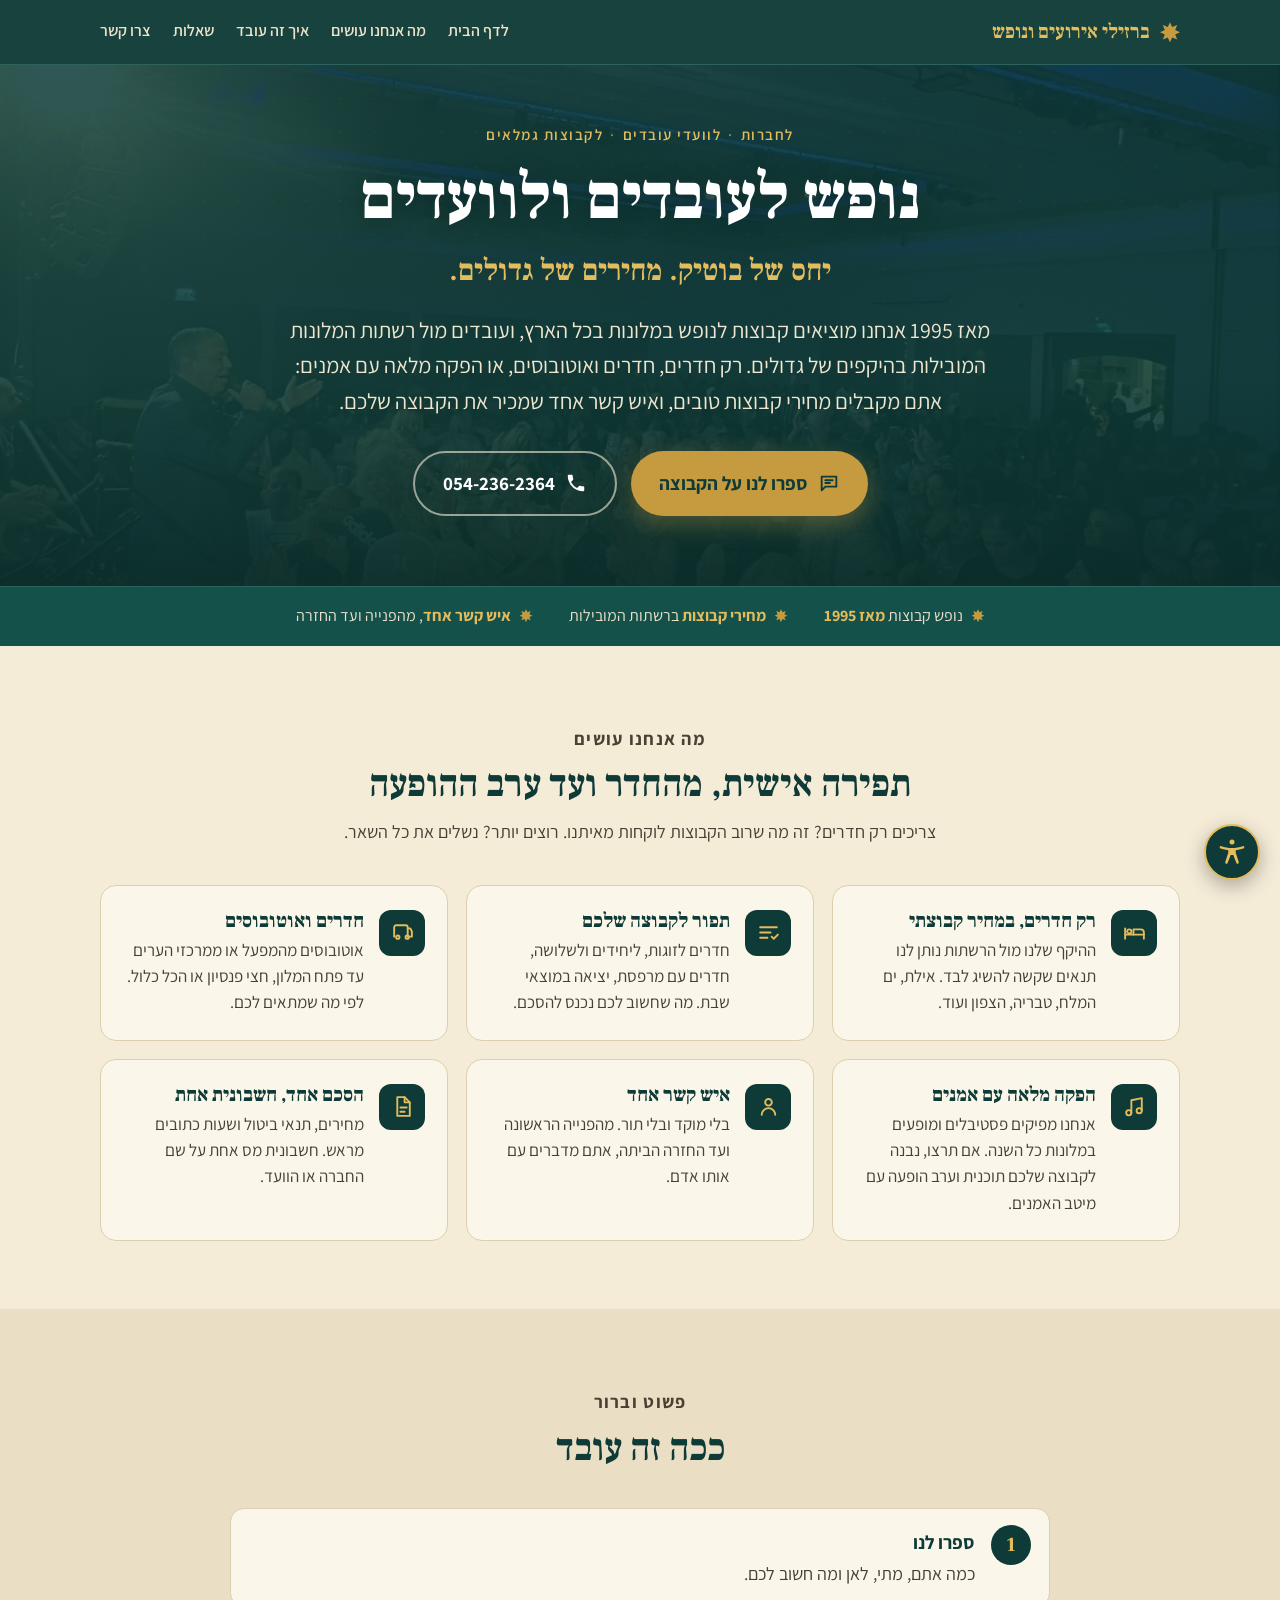
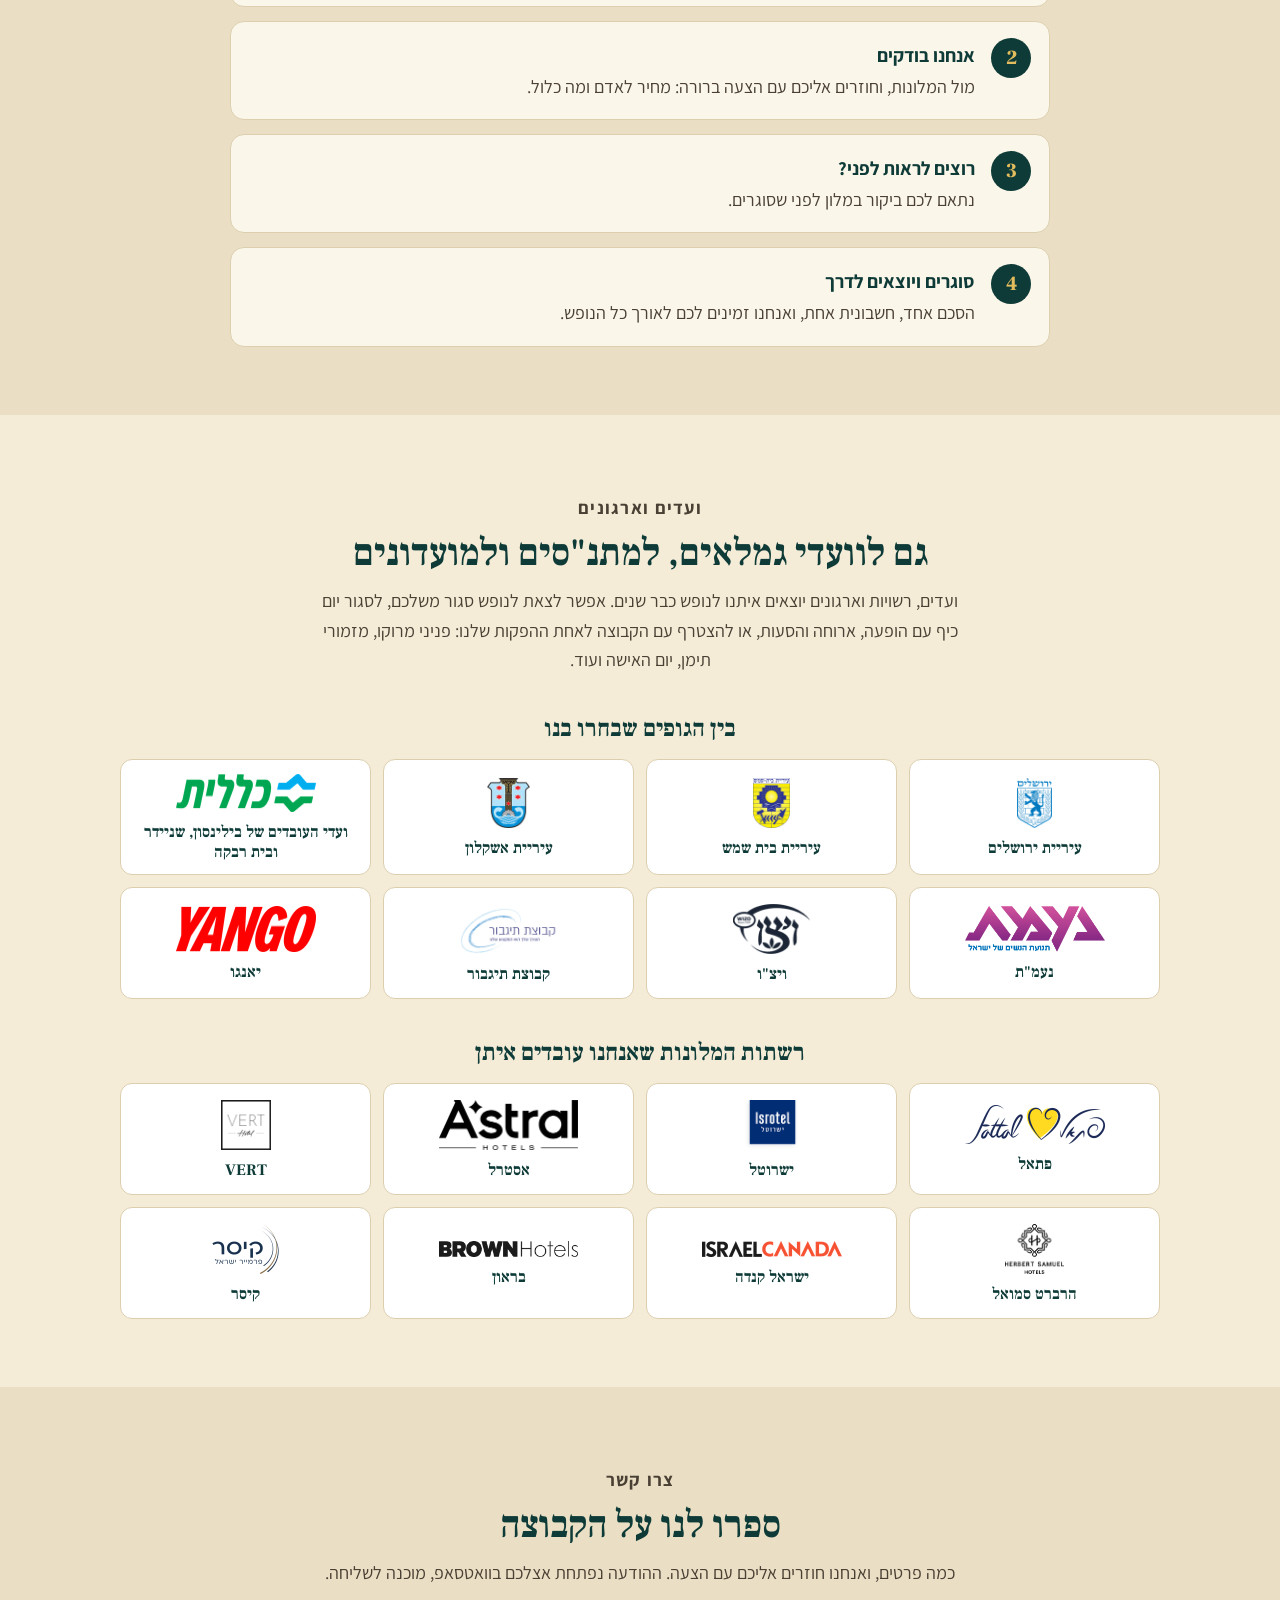
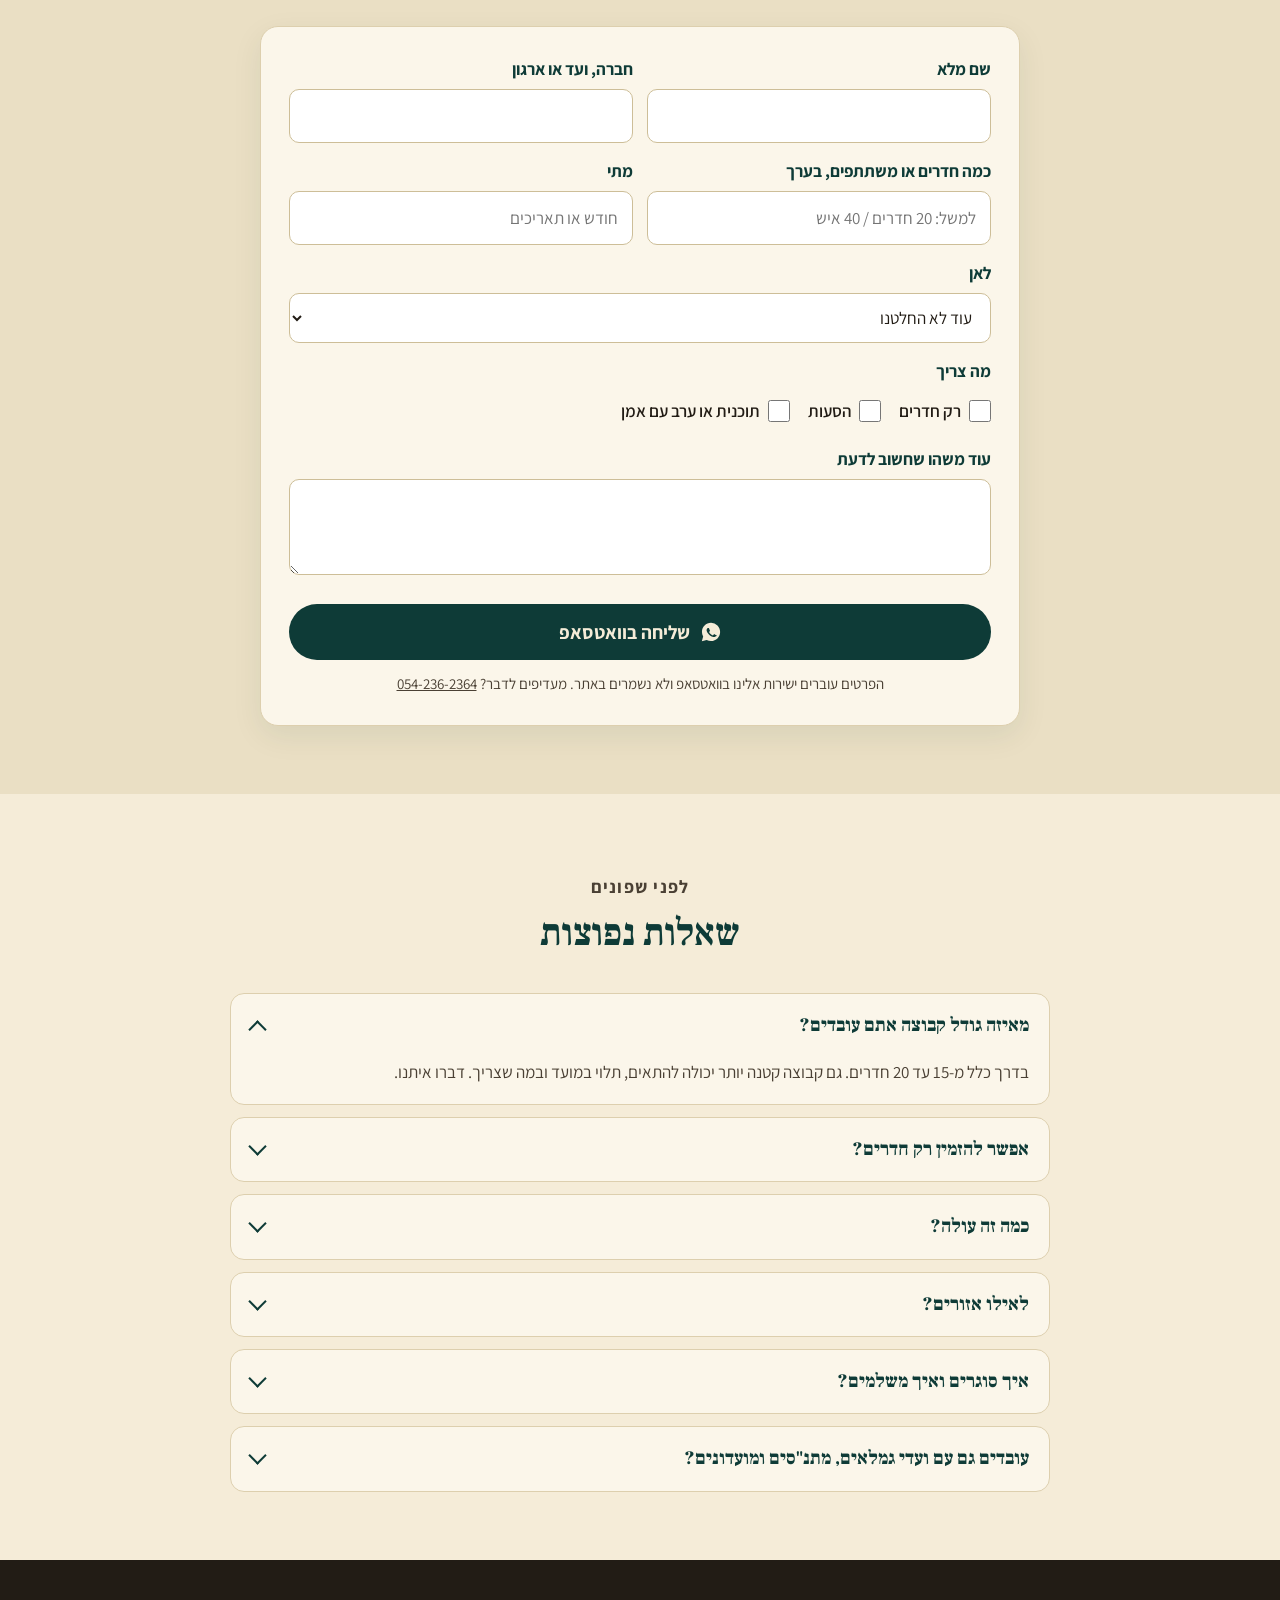
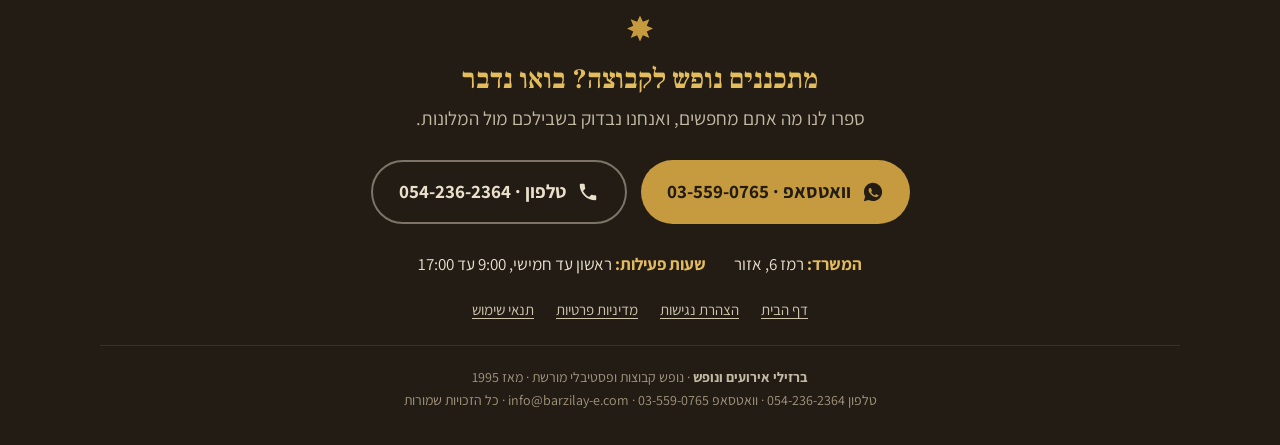
==== commit aa843531: "Groups page: service wording (rooms only, rooms and buses, full production with artists, retiree gro" ====
--- a/kvutzot/index.html
+++ b/kvutzot/index.html
@@ -4,10 +4,10 @@
 <meta charset="UTF-8" />
 <meta name="viewport" content="width=device-width, initial-scale=1.0" />
 <title>נופש לעובדים ולוועדים | ברזילי אירועים ונופש</title>
-<meta name="description" content="נופש לעובדים, לוועדים ולקבוצות באילת, בים המלח, בטבריה ובצפון. בוטיק משפחתי מאז 1995: יחס אישי, תפירה לפי מה שהקבוצה צריכה, ומחירי קבוצות של מי שמזמין הרבה." />
+<meta name="description" content="נופש לעובדים, לוועדים ולקבוצות גמלאים באילת, בים המלח ובטבריה: רק חדרים במחיר קבוצתי, חדרים ואוטובוסים, או הפקה מלאה עם אמנים. מאז 1995." />
 <link rel="canonical" href="https://barzilay-e.com/kvutzot/" />
 <meta property="og:title" content="נופש לעובדים ולוועדים | ברזילי אירועים ונופש" />
-<meta property="og:description" content="יחס של בוטיק, מחירים של גדולים. חדרים במחירי קבוצות ברשתות המלונות המובילות, ולפי הצורך גם הסעות, ארוחות וערב הופעה." />
+<meta property="og:description" content="רק חדרים במחיר קבוצתי, חדרים ואוטובוסים, או הפקה מלאה עם אמנים. נופש לעובדים, לוועדים ולקבוצות גמלאים, מאז 1995." />
 <meta property="og:locale" content="he_IL" />
 <meta property="og:type" content="website" />
 <meta property="og:url" content="https://barzilay-e.com/kvutzot/" />
@@ -36,7 +36,7 @@
       "@id": "https://barzilay-e.com/kvutzot/#service",
       "name": "נופש לעובדים, לוועדים ולקבוצות",
       "serviceType": "ארגון נופש לקבוצות, לעובדים ולוועדים",
-      "description": "בוטיק משפחתי מאז 1995 לנופש קבוצות: חדרים במחירי קבוצות ברשתות המלונות המובילות בישראל, ולפי הצורך גם הסעות, ארוחות, תוכנית וערב הופעה. הכל בתפירה אישית, בהסכם אחד ובחשבונית אחת.",
+      "description": "נופש קבוצות מאז 1995: רק חדרים במחיר קבוצתי ברשתות המלונות המובילות בישראל, חדרים ואוטובוסים, או הפקה מלאה עם אמנים לוועדים ולקבוצות גמלאים. הכל בהתאמה לקבוצה, בהסכם אחד ובחשבונית אחת.",
       "areaServed": {"@type": "Country", "name": "ישראל"},
       "audience": {"@type": "BusinessAudience", "name": "חברות, ועדי עובדים, ועדי גמלאים, מתנ\"סים וארגונים"},
       "provider": {
@@ -95,10 +95,10 @@
 
 <section class="phero">
   <div class="wrap">
-    <p class="eyebrow">לחברות<span class="sep" aria-hidden="true">·</span>לוועדי עובדים<span class="sep" aria-hidden="true">·</span>לוועדים ולארגונים</p>
+    <p class="eyebrow">לחברות<span class="sep" aria-hidden="true">·</span>לוועדי עובדים<span class="sep" aria-hidden="true">·</span>לקבוצות גמלאים</p>
     <h1>נופש לעובדים ולוועדים</h1>
     <p class="tagline">יחס של בוטיק. מחירים של גדולים.</p>
-    <p class="lead">בוטיק משפחתי מאז 1995, שעובד מול רשתות המלונות המובילות בהיקפים של גדולים. אתם מקבלים מחירי קבוצות טובים, ואיש קשר אחד שמכיר את הקבוצה שלכם ותופר לה בדיוק את מה שצריך.</p>
+    <p class="lead">מאז 1995 אנחנו מוציאים קבוצות לנופש במלונות בכל הארץ, ועובדים מול רשתות המלונות המובילות בהיקפים של גדולים. רק חדרים, חדרים ואוטובוסים, או הפקה מלאה עם אמנים: אתם מקבלים מחירי קבוצות טובים, ואיש קשר אחד שמכיר את הקבוצה שלכם.</p>
     <div class="cta-row">
       <a class="btn btn-gold" href="#quote">
         <svg viewBox="0 0 24 24" fill="none" stroke="currentColor" stroke-width="2" stroke-linecap="round" stroke-linejoin="round" aria-hidden="true"><path d="M4 5h16v11H8l-4 4z"/><path d="M8 9h8M8 12h5"/></svg>
@@ -114,7 +114,7 @@
 
 <div class="trust">
   <div class="wrap">
-    <span><span class="khatam" aria-hidden="true"></span>בוטיק משפחתי <b>מאז 1995</b></span>
+    <span><span class="khatam" aria-hidden="true"></span>נופש קבוצות <b>מאז 1995</b></span>
     <span><span class="khatam" aria-hidden="true"></span><b>מחירי קבוצות</b> ברשתות המובילות</span>
     <span><span class="khatam" aria-hidden="true"></span><b>איש קשר אחד</b>, מהפנייה ועד החזרה</span>
   </div>
@@ -130,7 +130,7 @@
     <div class="cards">
       <div class="card">
         <div class="ic" aria-hidden="true"><svg viewBox="0 0 24 24"><path d="M3 18V8"/><path d="M3 14h18v4"/><path d="M21 14v-2a3 3 0 0 0-3-3h-7v5"/><circle cx="7" cy="11" r="2"/></svg></div>
-        <div><h3>חדרים במחירי קבוצות</h3><p>ההיקף שלנו מול הרשתות נותן לנו תנאים שקשה להשיג לבד. אילת, ים המלח, טבריה, הצפון ועוד.</p></div>
+        <div><h3>רק חדרים, במחיר קבוצתי</h3><p>ההיקף שלנו מול הרשתות נותן לנו תנאים שקשה להשיג לבד. אילת, ים המלח, טבריה, הצפון ועוד.</p></div>
       </div>
       <div class="card">
         <div class="ic" aria-hidden="true"><svg viewBox="0 0 24 24"><path d="M4 7h16M4 12h10M4 17h7"/><path d="M15 16l2 2 4-4"/></svg></div>
@@ -138,11 +138,11 @@
       </div>
       <div class="card">
         <div class="ic" aria-hidden="true"><svg viewBox="0 0 24 24"><path d="M4 16V7a2 2 0 0 1 2-2h9a2 2 0 0 1 2 2v9"/><path d="M17 8h2.5L21 11v5h-4"/><circle cx="7.5" cy="16.5" r="1.6"/><circle cx="16.5" cy="16.5" r="1.6"/></svg></div>
-        <div><h3>הסעות וארוחות</h3><p>אוטובוסים מהמפעל או מנקודת איסוף, חצי פנסיון או הכל כלול. לפי מה שמתאים לכם.</p></div>
+        <div><h3>חדרים ואוטובוסים</h3><p>אוטובוסים מהמפעל או ממרכזי הערים עד פתח המלון, חצי פנסיון או הכל כלול. לפי מה שמתאים לכם.</p></div>
       </div>
       <div class="card">
         <div class="ic" aria-hidden="true"><svg viewBox="0 0 24 24"><path d="M9 18V6l10-2v12"/><circle cx="6.5" cy="18" r="2.5"/><circle cx="16.5" cy="16" r="2.5"/></svg></div>
-        <div><h3>ערב עם אמן</h3><p>אנחנו מפיקים מופעים במלונות כל השנה. אם תרצו, נוסיף לקבוצה שלכם ערב הופעה.</p></div>
+        <div><h3>הפקה מלאה עם אמנים</h3><p>אנחנו מפיקים פסטיבלים ומופעים במלונות כל השנה. אם תרצו, נבנה לקבוצה שלכם תוכנית וערב הופעה עם מיטב האמנים.</p></div>
       </div>
       <div class="card">
         <div class="ic" aria-hidden="true"><svg viewBox="0 0 24 24"><circle cx="12" cy="8" r="3.2"/><path d="M5.5 20a6.5 6.5 0 0 1 13 0"/></svg></div>
@@ -175,7 +175,7 @@
     <div class="sec-head">
       <p class="kicker">ועדים וארגונים</p>
       <h2>גם לוועדי גמלאים, למתנ"סים ולמועדונים</h2>
-      <p>ועדים וארגונים יוצאים איתנו לנופש כבר שנים. אפשר לצאת לנופש סגור משלכם, או להצטרף עם הקבוצה לאחת ההפקות שלנו: פניני מרוקו, מזמורי תימן, יום האישה ועוד.</p>
+      <p>ועדים, רשויות וארגונים יוצאים איתנו לנופש כבר שנים. אפשר לצאת לנופש סגור משלכם, לסגור יום כיף עם הופעה, ארוחה והסעות, או להצטרף עם הקבוצה לאחת ההפקות שלנו: פניני מרוקו, מזמורי תימן, יום האישה ועוד.</p>
     </div>
     <h3 class="sub-h">בין הגופים שבחרו בנו</h3>
     <ul class="logos" aria-label="גופים וארגונים">
@@ -291,7 +291,7 @@
       <a href="../privacy.html">מדיניות פרטיות</a>
       <a href="../terms.html">תנאי שימוש</a>
     </nav>
-    <p class="foot-note"><b>ברזילי אירועים ונופש</b> · בוטיק משפחתי לנופש קבוצות ולפסטיבלי מורשת · מאז 1995<br>טלפון 054-236-2364 · וואטסאפ 03-559-0765 · <a href="mailto:info@barzilay-e.com">info@barzilay-e.com</a> · כל הזכויות שמורות</p>
+    <p class="foot-note"><b>ברזילי אירועים ונופש</b> · נופש קבוצות ופסטיבלי מורשת · מאז 1995<br>טלפון 054-236-2364 · וואטסאפ 03-559-0765 · <a href="mailto:info@barzilay-e.com">info@barzilay-e.com</a> · כל הזכויות שמורות</p>
   </div>
 </footer>
 
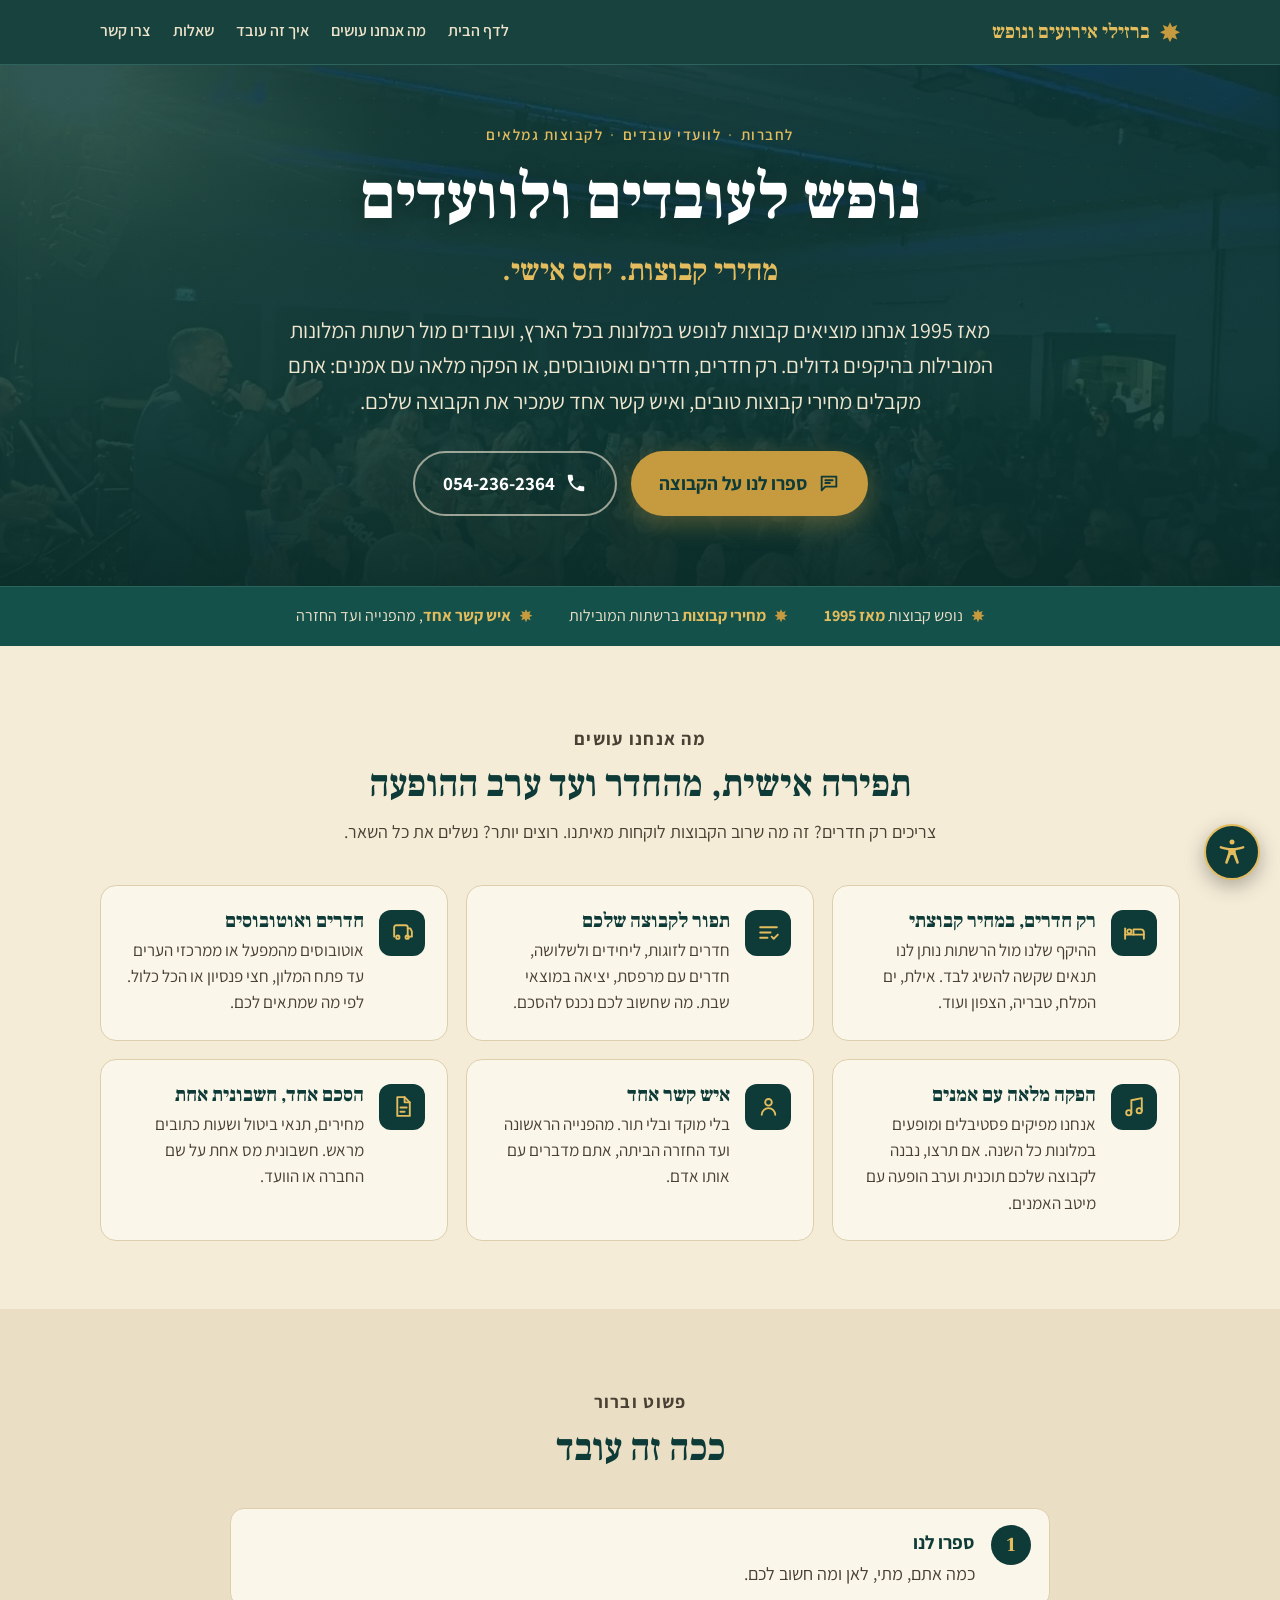
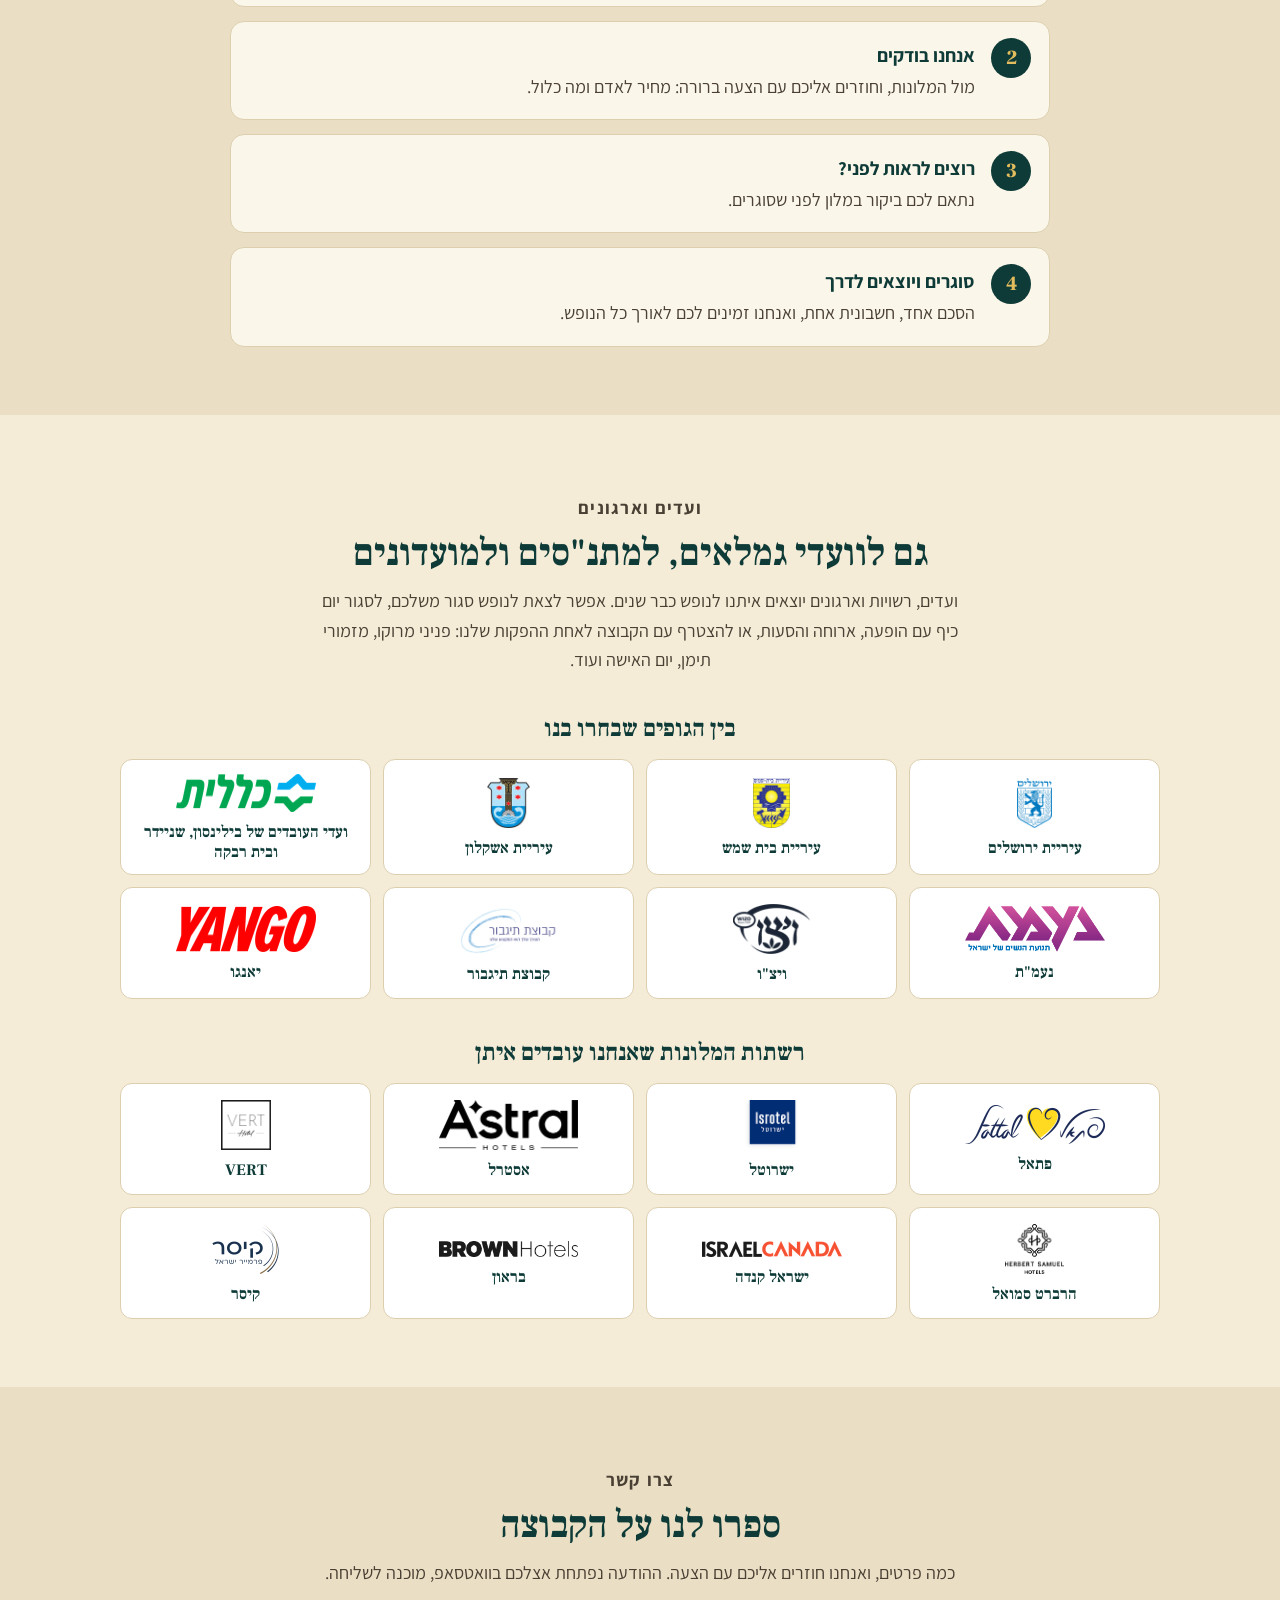
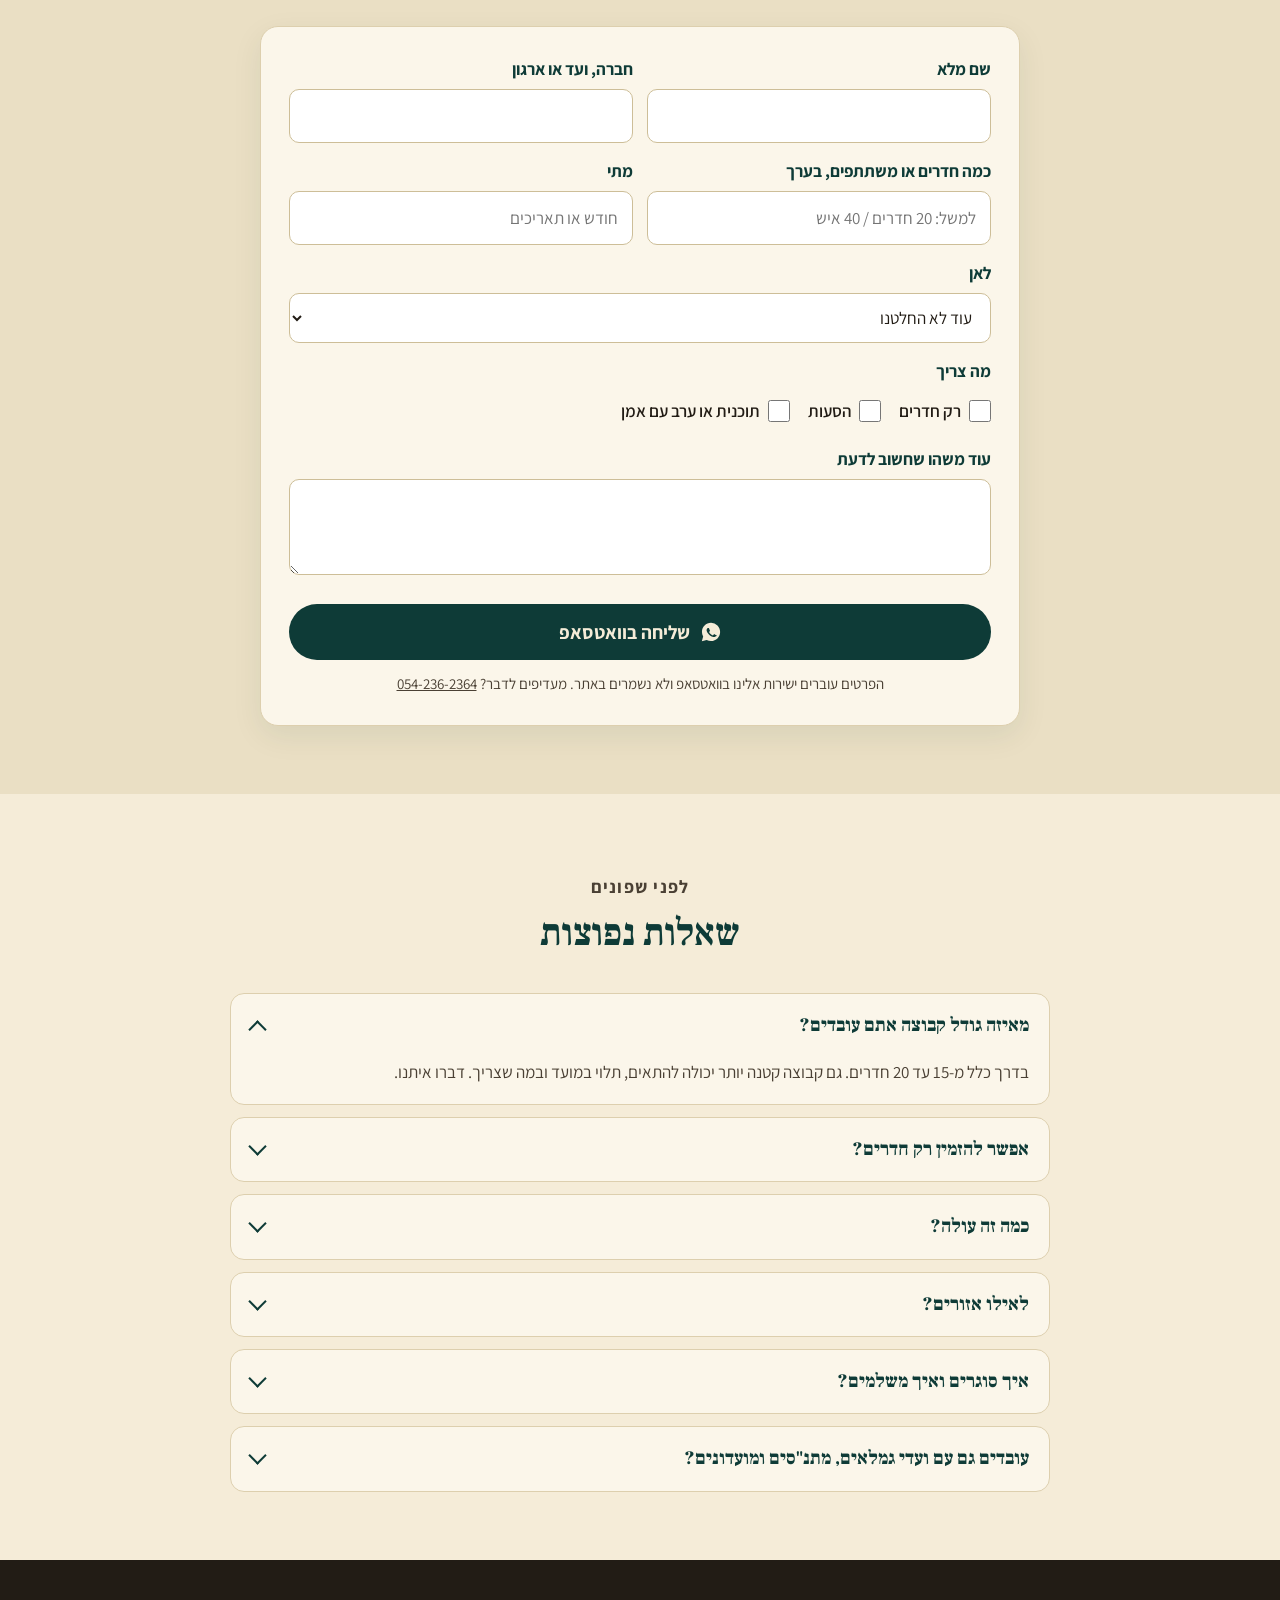
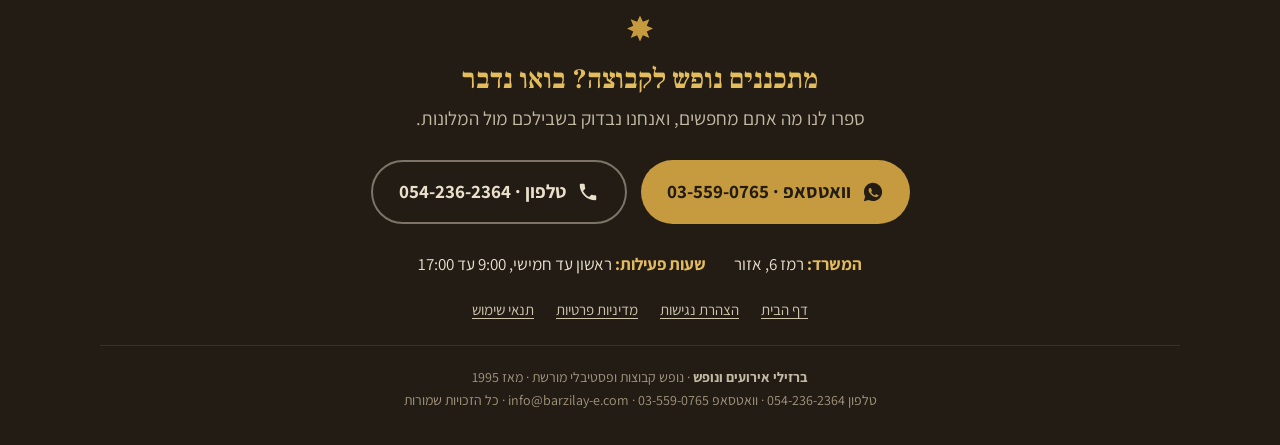
==== commit ce80e168: "Groups page: plain tagline (group prices, personal service) Co-Authored-By: Claude Opus 5.5 <noreply" ====
--- a/kvutzot/index.html
+++ b/kvutzot/index.html
@@ -97,8 +97,8 @@
   <div class="wrap">
     <p class="eyebrow">לחברות<span class="sep" aria-hidden="true">·</span>לוועדי עובדים<span class="sep" aria-hidden="true">·</span>לקבוצות גמלאים</p>
     <h1>נופש לעובדים ולוועדים</h1>
-    <p class="tagline">יחס של בוטיק. מחירים של גדולים.</p>
-    <p class="lead">מאז 1995 אנחנו מוציאים קבוצות לנופש במלונות בכל הארץ, ועובדים מול רשתות המלונות המובילות בהיקפים של גדולים. רק חדרים, חדרים ואוטובוסים, או הפקה מלאה עם אמנים: אתם מקבלים מחירי קבוצות טובים, ואיש קשר אחד שמכיר את הקבוצה שלכם.</p>
+    <p class="tagline">מחירי קבוצות. יחס אישי.</p>
+    <p class="lead">מאז 1995 אנחנו מוציאים קבוצות לנופש במלונות בכל הארץ, ועובדים מול רשתות המלונות המובילות בהיקפים גדולים. רק חדרים, חדרים ואוטובוסים, או הפקה מלאה עם אמנים: אתם מקבלים מחירי קבוצות טובים, ואיש קשר אחד שמכיר את הקבוצה שלכם.</p>
     <div class="cta-row">
       <a class="btn btn-gold" href="#quote">
         <svg viewBox="0 0 24 24" fill="none" stroke="currentColor" stroke-width="2" stroke-linecap="round" stroke-linejoin="round" aria-hidden="true"><path d="M4 5h16v11H8l-4 4z"/><path d="M8 9h8M8 12h5"/></svg>
